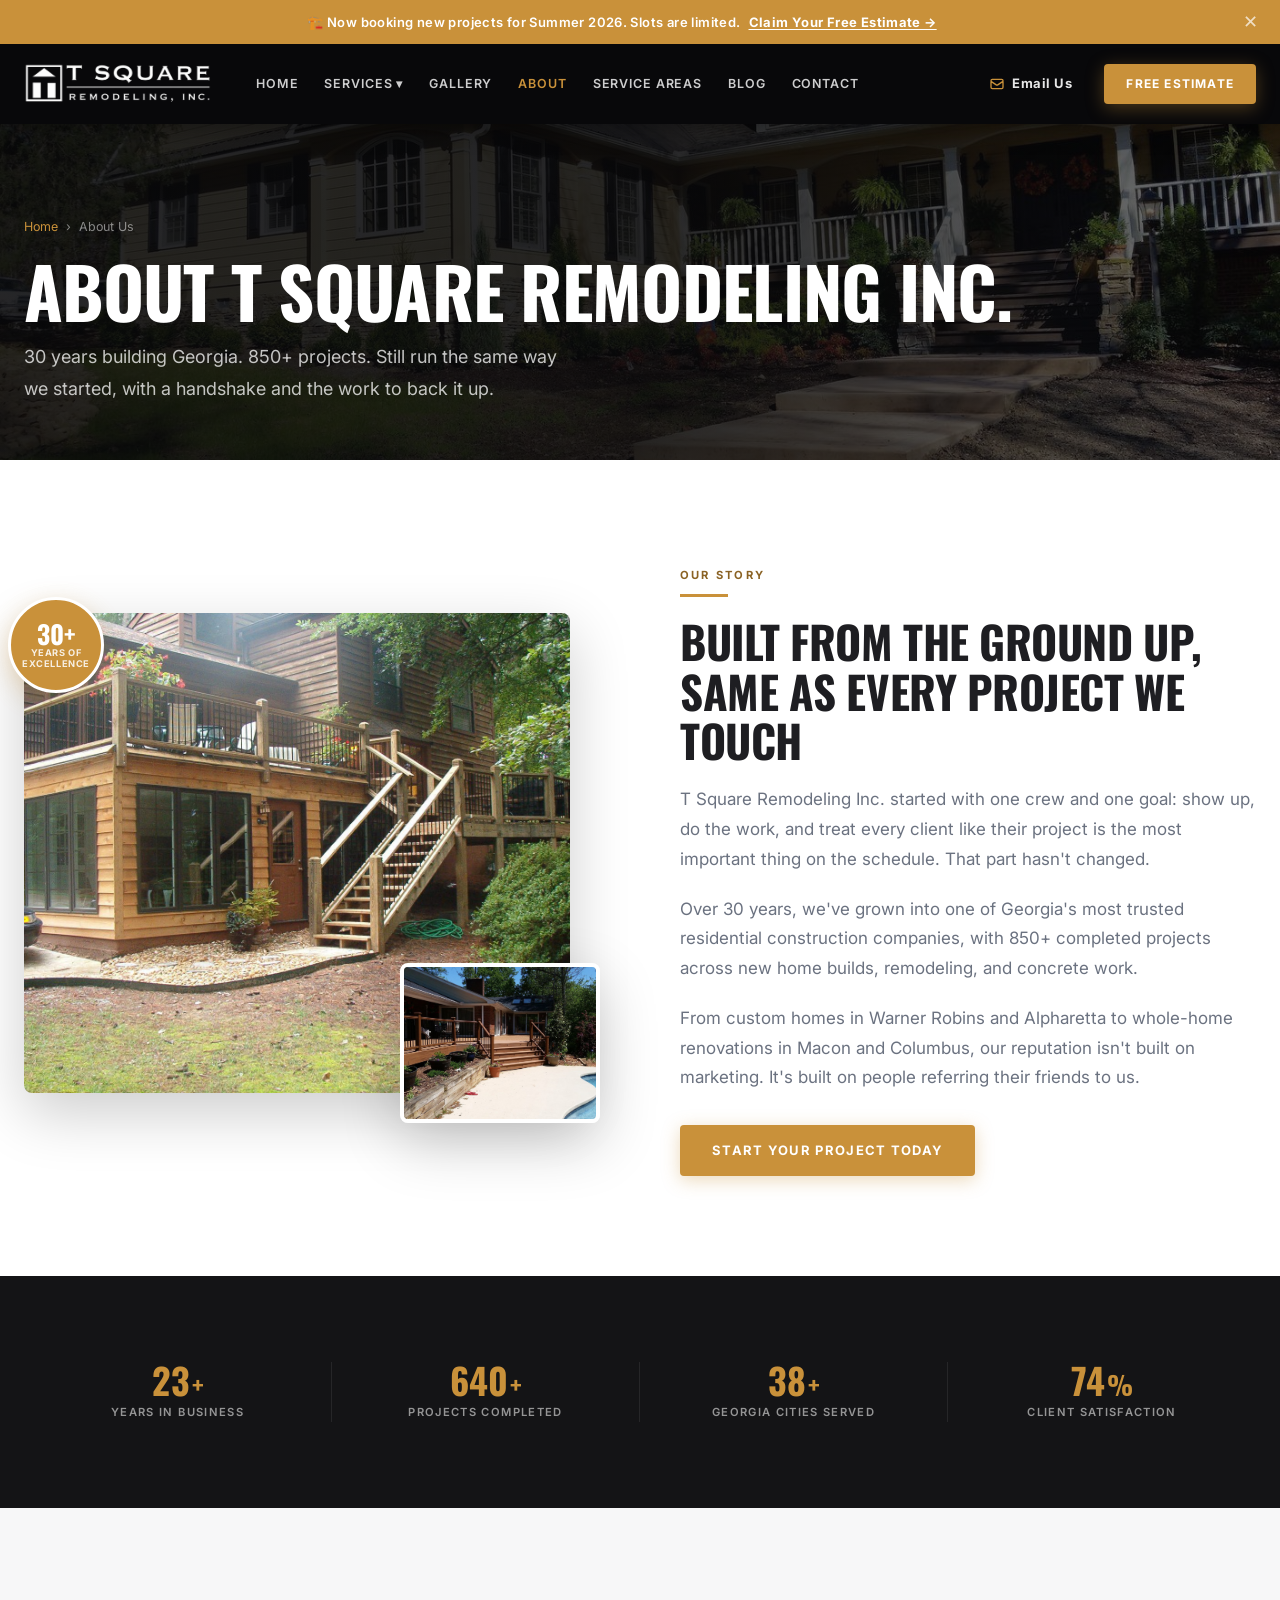
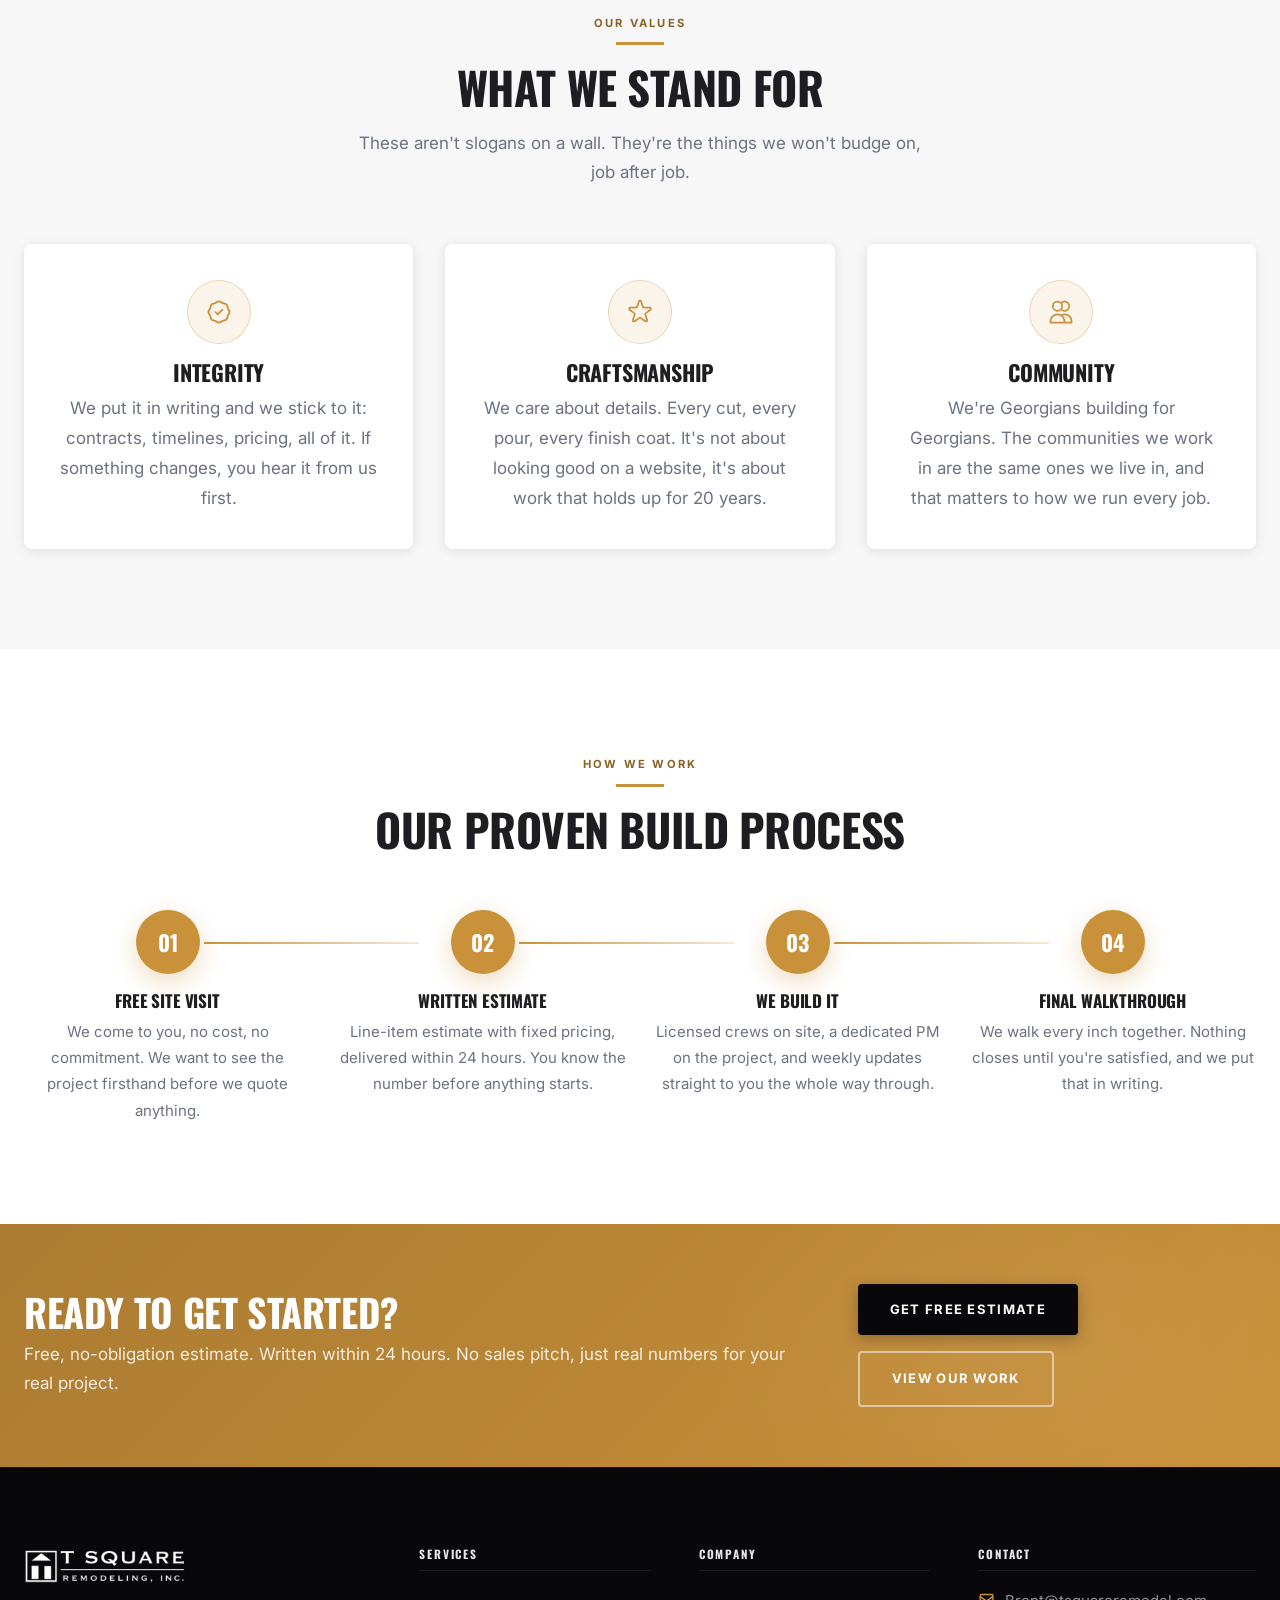
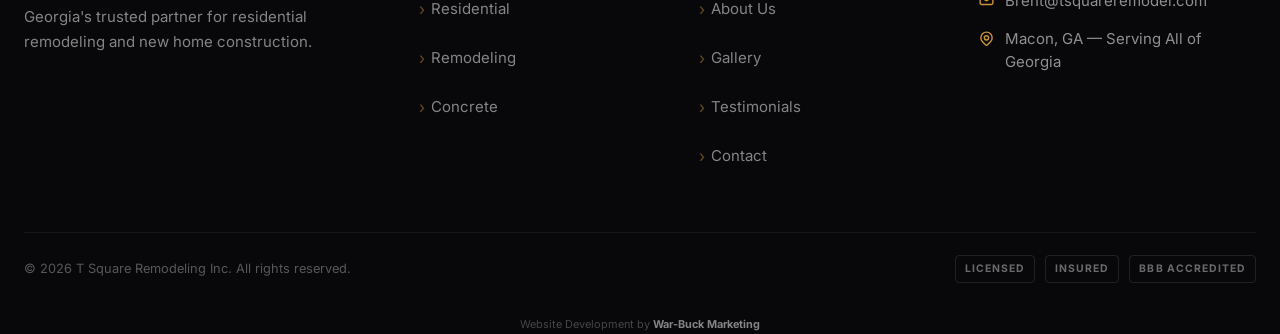
==== about.html @ 3156acd9 "Pivot to residential-only focus per Brent Removes all commercial construction content, imagery, and " ====
<!DOCTYPE html>
<html lang="en">
<head>
  <meta charset="UTF-8" />
  <meta name="viewport" content="width=device-width, initial-scale=1.0" />
  <title>About Us | T Square Remodeling Inc. — Georgia's Trusted Builders</title>
  <link rel="icon" href="data:image/svg+xml,<svg xmlns='http://www.w3.org/2000/svg' viewBox='0 0 32 32'><rect width='32' height='32' rx='4' fill='%23c9913a'/><path d='M16,6 L3,16 L7,16 L7,27 L13,27 L13,21 L19,21 L19,27 L25,27 L25,16 L29,16 Z' fill='white'/></svg>" />
  <meta name="description" content="Learn the story behind T Square Remodeling Inc. 30+ years building Georgia communities with integrity, precision, and a relentless commitment to quality." />
  <link rel="canonical" href="https://tsquareremodel.com/about.html" />
  <meta property="og:title" content="About Us | T Square Remodeling Inc. — Georgia's Trusted Builders" />
  <meta property="og:description" content="Learn the story behind T Square Remodeling Inc. 30+ years building Georgia communities with integrity, precision, and a relentless commitment to quality." />
  <meta property="og:url" content="https://tsquareremodel.com/about.html" />
  <meta property="og:type" content="website" />
  <meta property="og:image" content="images/outdoor-living-3.jpg" />
  <link rel="preconnect" href="https://fonts.googleapis.com" />
  <link rel="preconnect" href="https://fonts.gstatic.com" crossorigin />
  <link rel="preconnect" href="https://images.unsplash.com" />
  <link href="https://fonts.googleapis.com/css2?family=Oswald:wght@400;500;600;700&family=Inter:wght@400;500;600;700&display=swap" rel="stylesheet" />
  <link rel="stylesheet" href="css/styles.css" />
</head>
<body>

<div class="announce-bar" role="banner">
  <span>🏗️ Now booking new projects for Summer 2026. Slots are limited.</span>
  <a href="contact.html">Claim Your Free Estimate →</a>
  <button class="announce-close" aria-label="Close announcement">✕</button>
</div>
<nav class="nav solid" id="mainNav">
  <div class="container nav-inner">
    <a href="index.html" class="nav-logo"><img src="images/logo.png" alt="T Square Remodeling Inc." width="220" height="52"></a>
    <ul class="nav-links">
      <li><a href="index.html">Home</a></li>
      <li class="has-dropdown"><a href="services.html">Services ▾</a>
        <ul class="dropdown">
          <li><a href="residential.html">Residential Construction</a></li>
          
          <li><a href="remodeling.html">Remodeling & Renovation</a></li>
          <li><a href="concrete.html">Concrete & Outdoor</a></li>
        </ul>
      </li>
      <li><a href="gallery.html">Gallery</a></li>
      <li><a href="about.html" class="active">About</a></li>
      <li><a href="service-areas.html">Service Areas</a></li>
      <li><a href="blog.html">Blog</a></li>
      <li><a href="contact.html">Contact</a></li>
    </ul>
    <a href="mailto:Brent@tsquareremodel.com" class="nav-phone" aria-label="Email Brent@tsquareremodel.com"><svg xmlns="http://www.w3.org/2000/svg" fill="none" viewBox="0 0 24 24" stroke="currentColor" stroke-width="2" width="16" height="16"><path stroke-linecap="round" stroke-linejoin="round" d="M3 8l7.89 5.26a2 2 0 002.22 0L21 8M5 19h14a2 2 0 002-2V7a2 2 0 00-2-2H5a2 2 0 00-2 2v10a2 2 0 002 2z"/></svg> Email Us</a>
    <a href="contact.html" class="btn btn-gold nav-cta btn-sm">Free Estimate</a>
    <button class="nav-toggle" id="navToggle" aria-label="Open menu" aria-expanded="false" aria-controls="mobileNav"><span></span><span></span><span></span></button>
  </div>
</nav>
<nav class="mobile-nav" id="mobileNav" aria-label="Mobile navigation">
  <a href="mailto:Brent@tsquareremodel.com" class="mobile-phone"><svg xmlns="http://www.w3.org/2000/svg" fill="none" viewBox="0 0 24 24" stroke="currentColor" stroke-width="2" width="18" height="18"><path stroke-linecap="round" stroke-linejoin="round" d="M3 8l7.89 5.26a2 2 0 002.22 0L21 8M5 19h14a2 2 0 002-2V7a2 2 0 00-2-2H5a2 2 0 00-2 2v10a2 2 0 002 2z"/></svg> Brent@tsquareremodel.com</a>
  <a href="index.html">Home</a><a href="services.html">Services</a><a href="residential.html">Residential</a><a href="remodeling.html">Remodeling</a><a href="concrete.html">Concrete & Outdoor</a><a href="gallery.html">Gallery</a><a href="about.html">About</a><a href="service-areas.html">Service Areas</a><a href="blog.html">Blog</a><a href="contact.html">Contact</a>
  <a href="contact.html" class="btn btn-gold">Get Free Estimate</a>
</nav>

<main>

<!-- PAGE HERO -->
<section class="page-hero">
  <div class="page-hero-bg"><img src="images/home-addition-1.jpg" alt="Construction team" /></div>
  <div class="page-hero-overlay"></div>
  <div class="container page-hero-content">
    <div class="breadcrumb"><a href="index.html">Home</a><span>›</span><span>About Us</span></div>
    <h1>About T Square Remodeling Inc.</h1>
    <p style="color:rgba(255,255,255,0.75); font-size:1.125rem; max-width:560px; margin-top:12px;">30 years building Georgia. 850+ projects. Still run the same way we started, with a handshake and the work to back it up.</p>
  </div>
</section>

<!-- STORY SECTION -->
<section class="section">
  <div class="container">
    <div class="about-intro-grid">
      <div class="about-img-stack fade-in">
        <div class="about-img-main">
          <img src="images/outdoor-living-5.jpg" alt="T Square Remodeling completed project" loading="lazy" />
        </div>
        <div class="about-img-accent">
          <img src="images/deck-remodel-1.jpg" alt="Custom deck build Georgia" loading="lazy" />
        </div>
        <div class="experience-badge">
          <span class="exp-num">30+</span>
          <span class="exp-text">Years of Excellence</span>
        </div>
      </div>
      <div class="fade-up">
        <span class="eyebrow">Our Story</span>
        <span class="gold-bar" style="margin-bottom:20px;"></span>
        <h2 style="margin-bottom:20px;">Built From the Ground Up, Same as Every Project We Touch</h2>
        <p style="margin-bottom:20px;">T Square Remodeling Inc. started with one crew and one goal: show up, do the work, and treat every client like their project is the most important thing on the schedule. That part hasn't changed.</p>
        <p style="margin-bottom:20px;">Over 30 years, we've grown into one of Georgia's most trusted residential construction companies, with 850+ completed projects across new home builds, remodeling, and concrete work.</p>
        <p style="margin-bottom:32px;">From custom homes in Warner Robins and Alpharetta to whole-home renovations in Macon and Columbus, our reputation isn't built on marketing. It's built on people referring their friends to us.</p>
        <a href="contact.html" class="btn btn-gold">Start Your Project Today</a>
      </div>
    </div>
  </div>
</section>

<!-- STATS BAR -->
<section style="background:var(--charcoal); padding:60px 0;">
  <div class="container">
    <div class="stats-bar">
      <div class="stat-item"><div class="stat-number"><span data-count="30">0</span><span class="suffix">+</span></div><div class="stat-label">Years in Business</div></div>
      <div class="stat-item"><div class="stat-number"><span data-count="850">0</span><span class="suffix">+</span></div><div class="stat-label">Projects Completed</div></div>
      <div class="stat-item"><div class="stat-number"><span data-count="50">0</span><span class="suffix">+</span></div><div class="stat-label">Georgia Cities Served</div></div>
      <div class="stat-item"><div class="stat-number"><span data-count="99">0</span><span class="suffix">%</span></div><div class="stat-label">Client Satisfaction</div></div>
    </div>
  </div>
</section>

<!-- VALUES -->
<section class="section section-off">
  <div class="container">
    <div class="section-header center fade-up">
      <span class="eyebrow">Our Values</span>
      <span class="header-line"></span>
      <h2>What We Stand For</h2>
      <p>These aren't slogans on a wall. They're the things we won't budge on, job after job.</p>
    </div>
    <div class="grid-3 fade-up">
      <div class="value-item" style="flex-direction:column; text-align:center; background:var(--white); padding:36px; border-radius:var(--radius-md); box-shadow:var(--shadow-sm);">
        <div class="value-icon" style="margin:0 auto 16px;"><svg xmlns="http://www.w3.org/2000/svg" fill="none" viewBox="0 0 24 24" stroke="currentColor" stroke-width="1.5"><path stroke-linecap="round" stroke-linejoin="round" d="M9 12l2 2 4-4M7.835 4.697a3.42 3.42 0 001.946-.806 3.42 3.42 0 014.438 0 3.42 3.42 0 001.946.806 3.42 3.42 0 013.138 3.138 3.42 3.42 0 00.806 1.946 3.42 3.42 0 010 4.438 3.42 3.42 0 00-.806 1.946 3.42 3.42 0 01-3.138 3.138 3.42 3.42 0 00-1.946.806 3.42 3.42 0 01-4.438 0 3.42 3.42 0 00-1.946-.806 3.42 3.42 0 01-3.138-3.138 3.42 3.42 0 00-.806-1.946 3.42 3.42 0 010-4.438 3.42 3.42 0 00.806-1.946 3.42 3.42 0 013.138-3.138z"/></svg></div>
        <h4 style="margin-bottom:10px; color:var(--dark);">Integrity</h4>
        <p>We put it in writing and we stick to it: contracts, timelines, pricing, all of it. If something changes, you hear it from us first.</p>
      </div>
      <div class="value-item" style="flex-direction:column; text-align:center; background:var(--white); padding:36px; border-radius:var(--radius-md); box-shadow:var(--shadow-sm);">
        <div class="value-icon" style="margin:0 auto 16px;"><svg xmlns="http://www.w3.org/2000/svg" fill="none" viewBox="0 0 24 24" stroke="currentColor" stroke-width="1.5"><path stroke-linecap="round" stroke-linejoin="round" d="M11.049 2.927c.3-.921 1.603-.921 1.902 0l1.519 4.674a1 1 0 00.95.69h4.915c.969 0 1.371 1.24.588 1.81l-3.976 2.888a1 1 0 00-.363 1.118l1.518 4.674c.3.922-.755 1.688-1.538 1.118l-3.976-2.888a1 1 0 00-1.176 0l-3.976 2.888c-.783.57-1.838-.197-1.538-1.118l1.518-4.674a1 1 0 00-.363-1.118l-3.976-2.888c-.784-.57-.38-1.81.588-1.81h4.914a1 1 0 00.951-.69l1.519-4.674z"/></svg></div>
        <h4 style="margin-bottom:10px; color:var(--dark);">Craftsmanship</h4>
        <p>We care about details. Every cut, every pour, every finish coat. It's not about looking good on a website, it's about work that holds up for 20 years.</p>
      </div>
      <div class="value-item" style="flex-direction:column; text-align:center; background:var(--white); padding:36px; border-radius:var(--radius-md); box-shadow:var(--shadow-sm);">
        <div class="value-icon" style="margin:0 auto 16px;"><svg xmlns="http://www.w3.org/2000/svg" fill="none" viewBox="0 0 24 24" stroke="currentColor" stroke-width="1.5"><path stroke-linecap="round" stroke-linejoin="round" d="M12 4.354a4 4 0 110 5.292M15 21H3v-1a6 6 0 0112 0v1zm0 0h6v-1a6 6 0 00-9-5.197M13 7a4 4 0 11-8 0 4 4 0 018 0z"/></svg></div>
        <h4 style="margin-bottom:10px; color:var(--dark);">Community</h4>
        <p>We're Georgians building for Georgians. The communities we work in are the same ones we live in, and that matters to how we run every job.</p>
      </div>
    </div>
  </div>
</section>

<!-- PROCESS -->
<section class="section">
  <div class="container">
    <div class="section-header center fade-up">
      <span class="eyebrow">How We Work</span>
      <span class="header-line"></span>
      <h2>Our Proven Build Process</h2>
    </div>
    <div class="process-steps fade-up">
      <div class="process-step"><div class="step-num">01</div><h4>Free Site Visit</h4><p>We come to you, no cost, no commitment. We want to see the project firsthand before we quote anything.</p></div>
      <div class="process-step"><div class="step-num">02</div><h4>Written Estimate</h4><p>Line-item estimate with fixed pricing, delivered within 24 hours. You know the number before anything starts.</p></div>
      <div class="process-step"><div class="step-num">03</div><h4>We Build It</h4><p>Licensed crews on site, a dedicated PM on the project, and weekly updates straight to you the whole way through.</p></div>
      <div class="process-step"><div class="step-num">04</div><h4>Final Walkthrough</h4><p>We walk every inch together. Nothing closes until you're satisfied, and we put that in writing.</p></div>
    </div>
  </div>
</section>

<!-- CTA -->
<section class="cta-banner">
  <div class="container">
    <div class="cta-banner-inner">
      <div><h2>Ready to Get Started?</h2><p>Free, no-obligation estimate. Written within 24 hours. No sales pitch, just real numbers for your real project.</p></div>
      <div style="display:flex;gap:16px;flex-wrap:wrap;">
        <a href="contact.html" class="btn btn-dark">Get Free Estimate</a>
        <a href="gallery.html" class="btn btn-outline-white">View Our Work</a>
      </div>
    </div>
  </div>
</section>


</main>
<footer class="footer">
  <div class="container">
    <div class="footer-grid">
      <div class="footer-brand"><a href="index.html" class="nav-logo"><img src="images/logo.png" alt="T Square Remodeling Inc." width="220" height="52"></a><p>Georgia's trusted partner for residential remodeling and new home construction.</p></div>
      <div class="footer-col"><h5>Services</h5><ul class="footer-links"><li><a href="residential.html">Residential</a></li><li><a href="remodeling.html">Remodeling</a></li><li><a href="concrete.html">Concrete</a></li></ul></div>
      <div class="footer-col"><h5>Company</h5><ul class="footer-links"><li><a href="about.html">About Us</a></li><li><a href="gallery.html">Gallery</a></li><li><a href="testimonials.html">Testimonials</a></li><li><a href="contact.html">Contact</a></li></ul></div>
      <div class="footer-col"><h5>Contact</h5><div class="footer-contact-item"><svg xmlns="http://www.w3.org/2000/svg" fill="none" viewBox="0 0 24 24" stroke="currentColor" stroke-width="2"><path stroke-linecap="round" stroke-linejoin="round" d="M3 8l7.89 5.26a2 2 0 002.22 0L21 8M5 19h14a2 2 0 002-2V7a2 2 0 00-2-2H5a2 2 0 00-2 2v10a2 2 0 002 2z"/></svg><a href="mailto:Brent@tsquareremodel.com">Brent@tsquareremodel.com</a></div><div class="footer-contact-item"><svg xmlns="http://www.w3.org/2000/svg" fill="none" viewBox="0 0 24 24" stroke="currentColor" stroke-width="2"><path stroke-linecap="round" stroke-linejoin="round" d="M17.657 16.657L13.414 20.9a1.998 1.998 0 01-2.827 0l-4.244-4.243a8 8 0 1111.314 0z"/><path stroke-linecap="round" stroke-linejoin="round" d="M15 11a3 3 0 11-6 0 3 3 0 016 0z"/></svg><span>Macon, GA — Serving All of Georgia</span></div></div>
    </div>
    <div class="footer-bottom"><p>© 2026 T Square Remodeling Inc. All rights reserved.</p><div class="footer-badges"><span class="badge">Licensed</span><span class="badge">Insured</span><span class="badge">BBB Accredited</span></div></div><div class="dev-credit"><p>Website Development by <a href="https://warbuckmarketing.com" target="_blank" rel="noopener">War-Buck Marketing</a></p></div>
  </div>
</footer>
<div class="sticky-mobile">
  <a href="mailto:Brent@tsquareremodel.com" class="sticky-btn sticky-call" aria-label="Email us"><svg xmlns="http://www.w3.org/2000/svg" fill="none" viewBox="0 0 24 24" stroke="currentColor" stroke-width="2"><path stroke-linecap="round" stroke-linejoin="round" d="M3 8l7.89 5.26a2 2 0 002.22 0L21 8M5 19h14a2 2 0 002-2V7a2 2 0 00-2-2H5a2 2 0 00-2 2v10a2 2 0 002 2z"/></svg>Email Us</a>
  <a href="contact.html" class="sticky-btn sticky-text"><svg xmlns="http://www.w3.org/2000/svg" fill="none" viewBox="0 0 24 24" stroke="currentColor" stroke-width="2"><path stroke-linecap="round" stroke-linejoin="round" d="M9 12h6m-6 4h6m2 5H7a2 2 0 01-2-2V5a2 2 0 012-2h5.586a1 1 0 01.707.293l5.414 5.414a1 1 0 01.293.707V19a2 2 0 01-2 2z"/></svg>Free Estimate</a>
</div>
<button class="back-to-top" aria-label="Back to top">
  <svg xmlns="http://www.w3.org/2000/svg" fill="none" viewBox="0 0 24 24" stroke="currentColor" stroke-width="2.5"><path stroke-linecap="round" stroke-linejoin="round" d="M5 15l7-7 7 7"/></svg>
</button>
<script src="js/main.js" defer></script>
</body>
</html>
---- css/styles.css ----
/* ============================================================
   (NAME) CONSTRUCTION — PREMIUM WHITE-LABEL DEMO
   Elite Construction Website System — v2 Polished
   ============================================================ */

/* ─── 1. VARIABLES ─────────────────────────────────────────── */
:root {
  --black:        #08080a;
  --charcoal:     #141416;
  --dark:         #1e1e22;
  --steel:        #2c2c34;
  --gray:         #6b7280;
  --mid-gray:     #9ca3af;
  --light-gray:   #e5e7eb;
  --off-white:    #f7f7f8;
  --white:        #ffffff;
  --gold:         #c9913a;
  --gold-light:   #e8b55a;
  --gold-dark:    #a0712a;
  --gold-muted:   rgba(201,145,58,0.10);
  --gold-border:  rgba(201,145,58,0.30);
  --gold-ink:     #8a6224;
  --success:      #16a34a;
  --error:        #dc2626;

  --font-heading: 'Oswald', 'Arial Narrow', sans-serif;
  --font-body:    'Inter', 'Helvetica Neue', sans-serif;

  --nav-h:        80px;
  --announce-h:   44px;
  --section-py:   100px;
  --section-py-sm:60px;
  --container:    1280px;
  --container-px: 24px;

  --ease:         cubic-bezier(0.4, 0, 0.2, 1);
  --ease-out:     cubic-bezier(0, 0, 0.2, 1);
  --ease-expo:    cubic-bezier(0.16, 1, 0.3, 1);

  --radius:       4px;
  --radius-md:    8px;
  --radius-lg:    16px;

  --shadow-xs:    0 1px 4px rgba(0,0,0,0.08);
  --shadow-sm:    0 2px 12px rgba(0,0,0,0.10);
  --shadow-md:    0 8px 32px rgba(0,0,0,0.14);
  --shadow-lg:    0 20px 60px rgba(0,0,0,0.20);
  --shadow-xl:    0 32px 80px rgba(0,0,0,0.26);
  --shadow-gold:  0 8px 24px rgba(201,145,58,0.32);
}

/* ─── 2. RESET & BASE ──────────────────────────────────────── */
*, *::before, *::after { box-sizing: border-box; margin: 0; padding: 0; }
html {
  scroll-behavior: smooth;
  font-size: 16px;
  -webkit-text-size-adjust: 100%;
  scrollbar-color: var(--gold) var(--charcoal);
  scrollbar-width: thin;
}
body {
  font-family: var(--font-body);
  background: var(--white);
  color: var(--dark);
  line-height: 1.65;
  overflow-x: hidden;
  -webkit-font-smoothing: antialiased;
  -moz-osx-font-smoothing: grayscale;
}
::-webkit-scrollbar { width: 6px; }
::-webkit-scrollbar-track { background: var(--charcoal); }
::-webkit-scrollbar-thumb { background: var(--gold); border-radius: 3px; }
img { display: block; max-width: 100%; height: auto; }
a { color: inherit; text-decoration: none; }
ul { list-style: none; }
button { cursor: pointer; border: none; background: none; font-family: inherit; }
input, textarea, select {
  font-family: inherit;
  font-size: 1rem;
  border: none;
  outline: none;
  -webkit-appearance: none;
}
:focus-visible {
  outline: 2px solid var(--gold);
  outline-offset: 3px;
  border-radius: var(--radius);
}
@media (prefers-reduced-motion: reduce) {
  *, *::before, *::after {
    animation-duration: 0.01ms !important;
    animation-iteration-count: 1 !important;
    transition-duration: 0.01ms !important;
  }
  html { scroll-behavior: auto; }
  .fade-up, .fade-in { opacity: 1 !important; transform: none !important; }
}

/* ─── 3. TYPOGRAPHY ────────────────────────────────────────── */
h1, h2, h3, h4, h5, h6 {
  font-family: var(--font-heading);
  font-weight: 700;
  line-height: 1.1;
  letter-spacing: -0.01em;
  text-transform: uppercase;
}
h1 { font-size: clamp(2.6rem, 5.5vw, 5.25rem); }
h2 { font-size: clamp(1.875rem, 3.5vw, 3rem); }
h3 { font-size: clamp(1.4rem, 2.2vw, 1.875rem); }
h4 { font-size: clamp(1.125rem, 1.8vw, 1.375rem); }
h5 { font-size: 1.0625rem; }
p  { font-size: 1.0625rem; line-height: 1.75; color: var(--gray); }
.text-gold  { color: var(--gold); }
.text-white { color: var(--white); }
.text-dark  { color: var(--dark); }
.eyebrow {
  display: inline-block;
  font-family: var(--font-body);
  font-size: 0.7rem;
  font-weight: 700;
  letter-spacing: 0.2em;
  text-transform: uppercase;
  color: var(--gold-ink);
  margin-bottom: 10px;
}
.section-dark .eyebrow,
.cta-form-section .eyebrow {
  color: var(--gold);
}
.accent-card {
  background: var(--off-white);
  border-radius: var(--radius-md);
  padding: 28px;
  box-shadow: var(--shadow-xs);
  transition: transform 0.25s var(--ease-out), box-shadow 0.25s var(--ease-out);
}
.accent-card:hover { transform: translateY(-4px); box-shadow: var(--shadow-sm); }
.accent-card h4 { color: var(--dark); margin-bottom: 10px; }
.accent-card p { margin: 0; }
.accent-card--white { background: var(--white); box-shadow: var(--shadow-sm); }

/* ─── 4. LAYOUT ────────────────────────────────────────────── */
.container {
  width: 100%;
  max-width: var(--container);
  margin: 0 auto;
  padding: 0 var(--container-px);
}
.section    { padding: var(--section-py) 0; }
.section-sm { padding: var(--section-py-sm) 0; }
.section-dark     { background: var(--charcoal); }
.section-charcoal { background: var(--dark); }
.section-off      { background: var(--off-white); }
.grid-2 { display: grid; grid-template-columns: 1fr 1fr; gap: 32px; }
.grid-3 { display: grid; grid-template-columns: repeat(3, 1fr); gap: 32px; }
.grid-4 { display: grid; grid-template-columns: repeat(4, 1fr); gap: 24px; }
.text-center { text-align: center; }
.mb-8  { margin-bottom: 8px; }
.mb-16 { margin-bottom: 16px; }
.mb-24 { margin-bottom: 24px; }
.mb-40 { margin-bottom: 40px; }
.mb-56 { margin-bottom: 56px; }
.gold-bar { height: 3px; width: 48px; background: var(--gold); display: block; }

/* ─── 5. SECTION HEADERS ───────────────────────────────────── */
.section-header { margin-bottom: 56px; }
.section-header.center { text-align: center; }
.section-header h2 { margin-bottom: 16px; }
.section-header p { font-size: 1.0625rem; max-width: 580px; }
.section-header.center p { margin: 0 auto; }
.section-header .header-line {
  width: 48px; height: 3px; background: var(--gold);
  margin-bottom: 18px; display: block;
}
.section-header.center .header-line { margin: 0 auto 18px; }

/* ─── 6. ANNOUNCEMENT BAR ───────────────────────────────────── */
.announce-bar {
  background: var(--gold);
  min-height: var(--announce-h);
  display: flex;
  align-items: center;
  justify-content: center;
  gap: 8px;
  font-size: 0.8125rem;
  font-weight: 600;
  color: var(--white);
  letter-spacing: 0.03em;
  position: fixed;
  top: 0;
  left: 0;
  width: 100%;
  z-index: 1001;
  padding: 6px 52px 6px 16px;
  text-align: center;
  flex-wrap: wrap;
  line-height: 1.4;
}
.announce-bar a {
  color: var(--white);
  text-decoration: underline;
  text-underline-offset: 2px;
  font-weight: 700;
  white-space: nowrap;
}
.announce-bar a:hover { opacity: 0.85; }
.announce-close {
  position: absolute;
  right: 8px;
  top: 50%;
  transform: translateY(-50%);
  background: none;
  border: none;
  color: rgba(255,255,255,0.7);
  font-size: 1.125rem;
  cursor: pointer;
  padding: 10px 12px;
  line-height: 1;
  transition: color 0.2s;
  min-width: 44px;
  min-height: 44px;
  display: flex;
  align-items: center;
  justify-content: center;
}
.announce-close:hover { color: white; }
.has-announce .nav { top: var(--announce-h); }
.has-announce .hero { padding-top: calc(var(--nav-h) + var(--announce-h)); }
.has-announce .page-hero { padding-top: calc(var(--nav-h) + var(--announce-h)); }
.has-announce .mobile-nav { top: calc(var(--nav-h) + var(--announce-h)); }

/* ─── 7. BUTTONS ───────────────────────────────────────────── */
.btn {
  display: inline-flex;
  align-items: center;
  gap: 9px;
  padding: 15px 32px;
  font-family: var(--font-body);
  font-size: 0.8125rem;
  font-weight: 700;
  letter-spacing: 0.1em;
  text-transform: uppercase;
  border-radius: var(--radius);
  transition: all 0.25s var(--ease);
  white-space: nowrap;
  cursor: pointer;
  position: relative;
  overflow: hidden;
}
.btn::after {
  content: '';
  position: absolute;
  inset: 0;
  background: rgba(255,255,255,0);
  transition: background 0.2s;
}
.btn:active::after { background: rgba(255,255,255,0.12); }
.btn-gold {
  background: var(--gold);
  color: var(--white);
  box-shadow: 0 4px 18px rgba(201,145,58,0.35);
}
.btn-gold:hover {
  background: var(--gold-light);
  transform: translateY(-2px);
  box-shadow: 0 10px 28px rgba(201,145,58,0.48);
}
.btn-gold:active { transform: translateY(0); }
.btn-dark {
  background: var(--dark);
  color: var(--white);
  box-shadow: 0 4px 16px rgba(0,0,0,0.25);
}
.btn-dark:hover { background: var(--steel); transform: translateY(-2px); }
.btn-outline {
  background: transparent;
  color: var(--dark);
  border: 2px solid var(--light-gray);
}
.btn-outline:hover { border-color: var(--gold); color: var(--gold); }
.btn-outline-white {
  background: transparent;
  color: var(--white);
  border: 2px solid rgba(255,255,255,0.5);
}
.btn-outline-white:hover { background: rgba(255,255,255,0.1); border-color: var(--white); }
.btn-outline-gold {
  background: transparent;
  color: var(--gold);
  border: 2px solid var(--gold);
}
.btn-outline-gold:hover { background: var(--gold); color: var(--white); box-shadow: var(--shadow-gold); }
.btn svg { width: 17px; height: 17px; flex-shrink: 0; }
.btn-sm { padding: 10px 22px; font-size: 0.75rem; }
.btn-lg { padding: 17px 42px; font-size: 0.9375rem; }

/* ─── 8. NAVIGATION ────────────────────────────────────────── */
.nav {
  position: fixed;
  top: 0;
  left: 0;
  width: 100%;
  z-index: 1000;
  height: var(--nav-h);
  transition: background 0.35s var(--ease), box-shadow 0.35s var(--ease), backdrop-filter 0.35s;
}
.nav.transparent { background: transparent; }
.nav.scrolled {
  background: rgba(8,8,10,0.96);
  backdrop-filter: blur(12px);
  -webkit-backdrop-filter: blur(12px);
  box-shadow: 0 2px 24px rgba(0,0,0,0.4);
}
.nav.solid {
  background: var(--black);
  box-shadow: 0 2px 24px rgba(0,0,0,0.4);
}
.nav-inner {
  display: flex;
  align-items: center;
  height: var(--nav-h);
  gap: 32px;
}
.nav-logo {
  flex-shrink: 0;
  display: flex;
  align-items: center;
  transition: opacity 0.2s;
}
.nav-logo img {
  height: 44px;
  width: auto;
  display: block;
  filter: invert(1);
}
.nav-logo:hover { opacity: 0.85; }
.nav-phone {
  margin-left: auto;
  font-size: 0.8125rem;
  font-weight: 700;
  color: rgba(255,255,255,0.9);
  letter-spacing: 0.04em;
  display: flex;
  align-items: center;
  gap: 7px;
  white-space: nowrap;
  transition: color 0.2s;
}
.nav-phone:hover { color: var(--gold); }
.nav-phone svg { color: var(--gold); flex-shrink: 0; }
.nav-links {
  display: flex;
  align-items: center;
  gap: 2px;
}
.nav-links > li { position: relative; }
.nav-links > li > a {
  display: block;
  padding: 8px 12px;
  font-size: 0.78rem;
  font-weight: 600;
  letter-spacing: 0.07em;
  text-transform: uppercase;
  color: rgba(255,255,255,0.8);
  transition: color 0.2s;
  white-space: nowrap;
}
.nav-links > li > a:hover,
.nav-links > li > a.active { color: var(--gold); }
.has-dropdown:hover .dropdown { opacity: 1; visibility: visible; transform: translateY(0); }
.dropdown {
  position: absolute;
  top: calc(100% + 8px);
  left: 0;
  min-width: 220px;
  background: var(--black);
  border-top: 2px solid var(--gold);
  box-shadow: var(--shadow-xl);
  opacity: 0;
  visibility: hidden;
  transform: translateY(8px);
  transition: all 0.25s var(--ease);
  z-index: 10;
  border-radius: 0 0 var(--radius-md) var(--radius-md);
}
.dropdown li a {
  display: block;
  padding: 11px 18px;
  font-size: 0.8rem;
  font-weight: 500;
  color: rgba(255,255,255,0.75);
  border-bottom: 1px solid rgba(255,255,255,0.06);
  transition: color 0.15s, transform 0.2s;
  letter-spacing: 0.03em;
}
.dropdown li:last-child a { border-bottom: none; }
.dropdown li a:hover { color: var(--gold); transform: translateX(6px); }
.nav-cta { flex-shrink: 0; }
.nav-toggle {
  display: none;
  flex-direction: column;
  gap: 5px;
  padding: 11px 10px;
  margin-left: 8px;
  min-width: 44px;
  min-height: 44px;
  align-items: center;
  justify-content: center;
}
.nav-toggle span {
  display: block;
  width: 24px;
  height: 2px;
  background: var(--white);
  transition: all 0.3s var(--ease);
  border-radius: 2px;
}
.nav-toggle.open span:nth-child(1) { transform: translateY(7px) rotate(45deg); }
.nav-toggle.open span:nth-child(2) { opacity: 0; transform: scaleX(0); }
.nav-toggle.open span:nth-child(3) { transform: translateY(-7px) rotate(-45deg); }
.mobile-nav {
  position: fixed;
  top: var(--nav-h);
  left: 0;
  width: 100%;
  background: var(--black);
  padding: 20px 24px 32px;
  z-index: 999;
  border-top: 1px solid rgba(255,255,255,0.07);
  transform: translateX(100%);
  transition: transform 0.35s var(--ease);
  max-height: calc(100vh - var(--nav-h));
  overflow-y: auto;
  /* Hidden by default on all screen sizes; only shown at mobile breakpoint */
  visibility: hidden;
  pointer-events: none;
}
.mobile-nav.open {
  transform: translateX(0);
  visibility: visible;
  pointer-events: auto;
}
.mobile-nav a {
  display: block;
  padding: 13px 0;
  font-size: 1rem;
  font-weight: 600;
  text-transform: uppercase;
  letter-spacing: 0.07em;
  color: rgba(255,255,255,0.8);
  border-bottom: 1px solid rgba(255,255,255,0.07);
  transition: color 0.2s;
}
.mobile-nav a:hover { color: var(--gold); }
.mobile-nav .mobile-phone {
  display: flex;
  align-items: center;
  gap: 8px;
  color: var(--gold);
  font-size: 1.0625rem;
  font-weight: 700;
  padding: 16px 0;
  border-bottom: 1px solid rgba(255,255,255,0.07);
}
.mobile-nav .mobile-phone svg { color: var(--gold); }
.mobile-nav .btn { margin-top: 20px; width: 100%; justify-content: center; }

/* ─── 9. HERO ───────────────────────────────────────────────── */
.hero {
  position: relative;
  min-height: 100vh;
  display: flex;
  flex-direction: column;
  justify-content: center;
  overflow: hidden;
  padding-top: var(--nav-h);
}
.hero-bg {
  position: absolute;
  inset: 0;
  z-index: 0;
}
.hero-bg img {
  width: 100%;
  height: 100%;
  object-fit: cover;
  object-position: center 30%;
  transform: scale(1.04);
  transition: transform 8s ease-out;
}
.hero-bg img.loaded { transform: scale(1); }
.hero-overlay {
  position: absolute;
  inset: 0;
  background: linear-gradient(
    110deg,
    rgba(8,8,10,0.90) 0%,
    rgba(8,8,10,0.72) 55%,
    rgba(8,8,10,0.45) 100%
  );
  z-index: 1;
}
.hero-content {
  position: relative;
  z-index: 2;
  padding: 72px var(--container-px) 140px;
  max-width: 860px;
}
.hero-badge {
  display: inline-flex;
  align-items: center;
  gap: 9px;
  font-size: 0.7rem;
  font-weight: 700;
  letter-spacing: 0.18em;
  text-transform: uppercase;
  color: var(--gold);
  margin-bottom: 22px;
  padding: 7px 14px;
  border: 1px solid var(--gold-border);
  background: var(--gold-muted);
  border-radius: var(--radius);
  width: fit-content;
}
.hero-badge::before {
  content: '';
  width: 7px;
  height: 7px;
  background: var(--gold);
  border-radius: 50%;
  flex-shrink: 0;
  animation: pulse-dot 2s ease-in-out infinite;
}
@keyframes pulse-dot {
  0%, 100% { opacity: 1; transform: scale(1); box-shadow: 0 0 0 0 rgba(201,145,58,0.4); }
  50% { opacity: 0.7; transform: scale(1.3); box-shadow: 0 0 0 4px rgba(201,145,58,0); }
}
.hero h1 {
  color: var(--white);
  margin-bottom: 22px;
  text-shadow: 0 2px 20px rgba(0,0,0,0.4);
  line-height: 1.06;
}
.hero-subtext {
  font-size: 1.125rem;
  color: rgba(255,255,255,0.78);
  max-width: 580px;
  margin-bottom: 36px;
  line-height: 1.72;
}
.hero-ctas { display: flex; gap: 14px; flex-wrap: wrap; margin-bottom: 36px; }
.hero-phone {
  display: flex;
  align-items: center;
  gap: 10px;
  color: rgba(255,255,255,0.7);
  font-size: 0.875rem;
  font-weight: 600;
  letter-spacing: 0.04em;
}
.hero-phone a {
  color: var(--white);
  font-size: 1.125rem;
  font-weight: 700;
  letter-spacing: 0.03em;
  transition: color 0.2s;
}
.hero-phone a:hover { color: var(--gold); }
.hero-phone svg { color: var(--gold); flex-shrink: 0; }
.hero-stats {
  position: absolute;
  bottom: 0;
  left: 0;
  width: 100%;
  z-index: 2;
  background: rgba(8,8,10,0.88);
  backdrop-filter: blur(16px);
  -webkit-backdrop-filter: blur(16px);
  border-top: 1px solid rgba(201,145,58,0.22);
}
.stats-bar {
  display: grid;
  grid-template-columns: repeat(4, 1fr);
  padding: 26px 0;
}
.stat-item {
  text-align: center;
  padding: 0 20px;
  border-right: 1px solid rgba(255,255,255,0.08);
}
.stat-item:last-child { border-right: none; }
.stat-number {
  display: flex;
  align-items: baseline;
  justify-content: center;
  gap: 2px;
  font-family: var(--font-heading);
  font-size: 2.25rem;
  font-weight: 700;
  color: var(--gold);
  line-height: 1;
  margin-bottom: 5px;
}
.stat-number .suffix { font-size: 1.625rem; }
.stat-label {
  font-size: 0.7rem;
  font-weight: 600;
  letter-spacing: 0.12em;
  text-transform: uppercase;
  color: rgba(255,255,255,0.55);
}

/* Page hero (inner pages) */
.page-hero {
  position: relative;
  height: 460px;
  display: flex;
  align-items: flex-end;
  overflow: hidden;
  padding-top: var(--nav-h);
  padding-bottom: 56px;
}
.page-hero-bg { position: absolute; inset: 0; }
.page-hero-bg img { width: 100%; height: 100%; object-fit: cover; object-position: center 40%; }
.page-hero-overlay {
  position: absolute;
  inset: 0;
  background: linear-gradient(to right, rgba(8,8,10,0.88) 50%, rgba(8,8,10,0.55) 100%);
}
.page-hero-content { position: relative; z-index: 2; }
.page-hero h1 { color: var(--white); margin-bottom: 10px; }
.page-hero p { max-width: 520px; }
.breadcrumb {
  display: flex;
  align-items: center;
  gap: 8px;
  font-size: 0.78rem;
  color: rgba(255,255,255,0.5);
  margin-bottom: 14px;
  flex-wrap: wrap;
}
.breadcrumb a { color: var(--gold); transition: opacity 0.2s; }
.breadcrumb a:hover { opacity: 0.8; }
.breadcrumb span { color: rgba(255,255,255,0.5); }

/* ─── 10. SERVICE CARDS ─────────────────────────────────────── */
.service-card {
  background: var(--white);
  border: 1px solid var(--light-gray);
  border-radius: var(--radius-md);
  overflow: hidden;
  transition: transform 0.3s var(--ease), box-shadow 0.3s, border-color 0.3s;
  display: flex;
  flex-direction: column;
  position: relative;
}
.service-card::before {
  content: '';
  position: absolute;
  top: 0;
  left: 0;
  width: 100%;
  height: 3px;
  background: var(--gold);
  transform: scaleX(0);
  transform-origin: left;
  transition: transform 0.35s var(--ease);
  z-index: 1;
}
.service-card:hover::before { transform: scaleX(1); }
.service-card:hover {
  transform: translateY(-6px);
  box-shadow: var(--shadow-lg);
  border-color: transparent;
}
.service-card-img { height: 220px; overflow: hidden; }
.service-card-img img {
  width: 100%; height: 100%; object-fit: cover;
  transition: transform 0.55s var(--ease);
}
.service-card:hover .service-card-img img { transform: scale(1.07); }
.service-card-body {
  padding: 28px;
  flex: 1;
  display: flex;
  flex-direction: column;
}
.service-card-icon {
  width: 46px;
  height: 46px;
  background: var(--gold-muted);
  border-radius: var(--radius);
  display: flex;
  align-items: center;
  justify-content: center;
  margin-bottom: 14px;
  border: 1px solid var(--gold-border);
}
.service-card-icon svg { color: var(--gold); }
.service-card h3 { font-size: 1.25rem; margin-bottom: 9px; color: var(--dark); }
.service-card p { font-size: 0.9375rem; margin-bottom: 20px; flex: 1; }
.service-card .btn { align-self: flex-start; }

/* ─── 11. TRUST / WHY US ────────────────────────────────────── */
.trust-grid {
  display: grid;
  grid-template-columns: repeat(3, 1fr);
  gap: 2px;
  background: rgba(255,255,255,0.04);
}
.trust-item {
  background: var(--dark);
  padding: 40px 28px;
  text-align: center;
  transition: background 0.3s;
  position: relative;
  overflow: hidden;
}
.trust-item::after {
  content: '';
  position: absolute;
  bottom: 0; left: 0; right: 0;
  height: 3px;
  background: var(--gold);
  transform: scaleX(0);
  transition: transform 0.35s var(--ease);
}
.trust-item:hover::after { transform: scaleX(1); }
.trust-item:hover { background: var(--steel); }
.trust-icon {
  width: 60px; height: 60px;
  background: var(--gold-muted);
  border-radius: 50%;
  display: flex; align-items: center; justify-content: center;
  margin: 0 auto 18px;
  border: 1px solid var(--gold-border);
  transition: background 0.3s, border-color 0.3s;
}
.trust-item:hover .trust-icon { background: rgba(201,145,58,0.2); border-color: var(--gold); }
.trust-icon svg { color: var(--gold); width: 26px; height: 26px; }
.value-icon { width: 64px; height: 64px; background: var(--gold-muted); border-radius: 50%; display: flex; align-items: center; justify-content: center; border: 1px solid var(--gold-border); }
.value-icon svg { color: var(--gold); width: 28px; height: 28px; }
.trust-item h4 { color: var(--white); font-size: 1.0625rem; margin-bottom: 9px; }
.trust-item p  { color: rgba(255,255,255,0.58); font-size: 0.9375rem; }

/* ─── 12. BEFORE/AFTER SLIDER ───────────────────────────────── */
.ba-container { display: grid; grid-template-columns: repeat(3, 1fr); gap: 20px; }
.ba-wrap { border-radius: var(--radius-md); overflow: hidden; box-shadow: var(--shadow-md); }
.ba-caption {
  background: var(--dark);
  padding: 14px 18px;
  display: flex;
  justify-content: space-between;
  align-items: center;
}
.ba-caption span { font-size: 0.78rem; font-weight: 600; text-transform: uppercase; letter-spacing: 0.08em; }
.ba-caption .project-type { color: var(--gold); }
.ba-caption .location { color: rgba(255,255,255,0.45); }
.ba-slider {
  position: relative;
  overflow: hidden;
  aspect-ratio: 16/10;
  cursor: col-resize;
  user-select: none;
  -webkit-user-select: none;
}
.ba-slider .ba-after,
.ba-slider .ba-before {
  position: absolute;
  inset: 0;
  pointer-events: none;
}
.ba-slider .ba-after img,
.ba-slider .ba-before img {
  width: 100%; height: 100%;
  object-fit: cover;
  pointer-events: none;
  display: block;
}
.ba-slider .ba-before { clip-path: inset(0 50% 0 0); }
.ba-label {
  position: absolute;
  top: 12px;
  font-size: 0.65rem;
  font-weight: 700;
  letter-spacing: 0.14em;
  text-transform: uppercase;
  padding: 4px 9px;
  background: rgba(0,0,0,0.65);
  color: var(--white);
  border-radius: var(--radius);
  z-index: 4;
  pointer-events: none;
}
.ba-label.after  { left: 12px; }
.ba-label.before { right: 12px; }
.ba-handle {
  position: absolute;
  top: 0;
  bottom: 0;
  left: 50%;
  width: 2px;
  background: rgba(255,255,255,0.9);
  z-index: 3;
  transform: translateX(-50%);
  cursor: col-resize;
  pointer-events: all;
}
.ba-handle::before {
  content: '';
  position: absolute;
  left: 50%;
  top: 50%;
  transform: translate(-50%, -50%);
  width: 46px;
  height: 46px;
  background: var(--gold);
  border-radius: 50%;
  border: 3px solid var(--white);
  box-shadow: 0 4px 20px rgba(0,0,0,0.5), 0 0 0 1px rgba(201,145,58,0.4);
  transition: transform 0.2s var(--ease-expo);
}
.ba-handle::after {
  content: '◀ ▶';
  position: absolute;
  left: 50%;
  top: 50%;
  transform: translate(-50%, -50%);
  color: var(--white);
  font-size: 11px;
  letter-spacing: 5px;
  font-weight: 900;
  white-space: nowrap;
  z-index: 1;
  text-shadow: 0 1px 3px rgba(0,0,0,0.4);
  margin-left: 2px;
}
.ba-slider:hover .ba-handle::before {
  transform: translate(-50%, -50%) scale(1.1);
}

/* ─── 13. TESTIMONIALS ──────────────────────────────────────── */
.testimonials-carousel { position: relative; }
.testimonials-track {
  display: flex;
  transition: transform 0.5s var(--ease);
  will-change: transform;
}
.testimonial-card { flex: 0 0 100%; padding: 0 40px; }
.testimonial-inner {
  background: var(--white);
  border-radius: var(--radius-md);
  padding: 44px 48px;
  box-shadow: var(--shadow-md);
  position: relative;
}
.testimonial-inner::before {
  content: '\201C';
  font-family: Georgia, serif;
  font-size: 5rem;
  color: var(--gold);
  opacity: 0.12;
  position: absolute;
  top: -10px;
  left: 28px;
  line-height: 1;
  pointer-events: none;
}
.stars { display: flex; gap: 4px; margin-bottom: 18px; }
.stars svg { color: var(--gold); width: 18px; height: 18px; flex-shrink: 0; }
.testimonial-text {
  font-size: 1.0625rem;
  color: var(--dark);
  line-height: 1.78;
  margin-bottom: 26px;
  font-style: italic;
}
.testimonial-author { display: flex; align-items: center; gap: 14px; }
.author-avatar {
  width: 50px; height: 50px;
  border-radius: 50%;
  background: var(--steel);
  overflow: hidden;
  flex-shrink: 0;
  border: 2px solid var(--gold);
}
.author-avatar img { width: 100%; height: 100%; object-fit: cover; }
.author-initials { display:flex; align-items:center; justify-content:center; background:var(--gold); color:#fff; font-family:var(--font-heading); font-size:0.9rem; font-weight:700; letter-spacing:0.05em; }
.author-name { font-weight: 700; font-size: 0.9375rem; color: var(--dark); display: block; }
.author-title { font-size: 0.8rem; color: var(--gray); }
.carousel-controls {
  display: flex;
  align-items: center;
  justify-content: center;
  gap: 16px;
  margin-top: 36px;
}
.carousel-btn {
  width: 46px; height: 46px;
  border-radius: 50%;
  background: var(--dark);
  color: var(--white);
  display: flex; align-items: center; justify-content: center;
  transition: all 0.22s;
  cursor: pointer; border: none;
}
.carousel-btn:hover { background: var(--gold); transform: scale(1.08); }
.carousel-btn svg { width: 19px; height: 19px; }
.carousel-dots { display: flex; gap: 8px; }
.carousel-dot {
  width: 8px; height: 8px;
  border-radius: 50%;
  background: var(--light-gray);
  cursor: pointer;
  transition: all 0.25s var(--ease);
  border: none;
}
.carousel-dot.active { background: var(--gold); width: 24px; border-radius: 4px; }
.testimonial-grid {
  display: grid;
  grid-template-columns: repeat(2, 1fr);
  gap: 24px;
}
.testimonial-grid-card {
  background: var(--white);
  border-radius: var(--radius-md);
  padding: 32px;
  box-shadow: var(--shadow-sm);
  border: 1px solid var(--light-gray);
  transition: box-shadow 0.3s, transform 0.3s;
}
.testimonial-grid-card:hover { box-shadow: var(--shadow-md); transform: translateY(-3px); }

/* ─── 14. LEAD FORMS ────────────────────────────────────────── */
.cta-form-section {
  background: var(--charcoal);
  position: relative;
  overflow: hidden;
}
.cta-form-section::before {
  content: '';
  position: absolute;
  top: -20%;
  right: -5%;
  width: 45%;
  height: 140%;
  background: linear-gradient(135deg, transparent, rgba(201,145,58,0.05));
  pointer-events: none;
}
.cta-form-wrap { display: grid; grid-template-columns: 1fr 1fr; gap: 80px; align-items: start; }
.cta-form-left h2 { color: var(--white); margin-bottom: 14px; }
.cta-form-left p { color: rgba(255,255,255,0.62); font-size: 1.0625rem; margin-bottom: 30px; }
.cta-checklist { display: flex; flex-direction: column; gap: 11px; }
.cta-checklist li {
  display: flex;
  align-items: center;
  gap: 11px;
  color: rgba(255,255,255,0.78);
  font-size: 0.9375rem;
}
.cta-checklist li::before {
  content: '';
  width: 20px; height: 20px;
  background: var(--gold);
  border-radius: 50%;
  flex-shrink: 0;
  background-image: url("data:image/svg+xml,%3Csvg xmlns='http://www.w3.org/2000/svg' fill='none' stroke='white' stroke-width='2.5' viewBox='0 0 24 24'%3E%3Cpath d='M5 12l5 5L20 7'/%3E%3C/svg%3E");
  background-size: 12px;
  background-position: center;
  background-repeat: no-repeat;
}
.lead-form {
  background: var(--dark);
  border-radius: var(--radius-lg);
  padding: 40px;
  border: 1px solid rgba(255,255,255,0.07);
  box-shadow: var(--shadow-lg);
}
.lead-form h3 { color: var(--white); font-size: 1.4rem; margin-bottom: 4px; }
.lead-form .form-subtitle {
  color: var(--gold);
  font-size: 0.72rem;
  font-weight: 700;
  letter-spacing: 0.14em;
  text-transform: uppercase;
  margin-bottom: 26px;
  display: block;
}
.form-row { display: grid; grid-template-columns: 1fr 1fr; gap: 14px; }
.form-group { margin-bottom: 14px; }
.form-group label {
  display: block;
  font-size: 0.72rem;
  font-weight: 700;
  color: rgba(255,255,255,0.55);
  letter-spacing: 0.1em;
  text-transform: uppercase;
  margin-bottom: 7px;
}
.form-group input,
.form-group select,
.form-group textarea {
  width: 100%;
  background: rgba(255,255,255,0.06);
  border: 1px solid rgba(255,255,255,0.1);
  border-radius: var(--radius);
  padding: 12px 14px;
  color: var(--white);
  font-size: 1rem; /* 16px minimum to prevent iOS auto-zoom */
  transition: border-color 0.2s, background 0.2s;
  -webkit-appearance: none;
}
.form-group input::placeholder,
.form-group textarea::placeholder { color: rgba(255,255,255,0.3); }
.form-group input:focus,
.form-group select:focus,
.form-group textarea:focus {
  border-color: var(--gold);
  background: rgba(201,145,58,0.06);
  outline: none;
}
.form-group select { cursor: pointer; }
.form-group select option { background: var(--dark); color: var(--white); }
.form-group textarea { resize: vertical; min-height: 96px; }
.form-submit { width: 100%; justify-content: center; margin-top: 6px; }
.form-note { text-align: center; font-size: 0.78rem; color: rgba(255,255,255,0.35); margin-top: 10px; }

/* Contact page form (light) */
.contact-form-box .form-group label { color: var(--gray); }
.contact-form-box .form-group input,
.contact-form-box .form-group select,
.contact-form-box .form-group textarea {
  background: var(--off-white);
  border: 1.5px solid var(--light-gray);
  color: var(--dark);
  font-size: 1rem; /* 16px minimum to prevent iOS auto-zoom */
}
.contact-form-box .form-group input::placeholder,
.contact-form-box .form-group textarea::placeholder { color: var(--mid-gray); }
.contact-form-box .form-group input:focus,
.contact-form-box .form-group select:focus,
.contact-form-box .form-group textarea:focus {
  border-color: var(--gold);
  background: var(--white);
}
.contact-form-box .form-group select option { background: var(--white); color: var(--dark); }

/* ─── 14b. SERVICES PAGE BLOCKS ────────────────────────────── */
.services-blocks {
  display: grid;
  grid-template-columns: 1fr 1fr;
  gap: 40px;
}
.services-block-inner {
  display: grid;
  grid-template-columns: 1fr 1fr;
  gap: 0;
  border-radius: var(--radius-md);
  overflow: hidden;
  box-shadow: var(--shadow-md);
}
.services-block-img {
  overflow: hidden;
  height: 320px;
}
.services-block-img img {
  width: 100%;
  height: 100%;
  object-fit: cover;
  transition: transform 0.5s var(--ease);
}
.services-block-inner:hover .services-block-img img { transform: scale(1.05); }
.services-block-text {
  background: var(--dark);
  padding: 36px;
  display: flex;
  flex-direction: column;
  justify-content: center;
}

/* ─── 14c. BLOG FEATURED POST ───────────────────────────────── */
.blog-featured-inner {
  display: grid;
  grid-template-columns: 1.2fr 1fr;
  gap: 0;
  align-items: center;
  background: var(--off-white);
  border-radius: var(--radius-lg);
  overflow: hidden;
  margin-bottom: 64px;
}
.blog-featured-img {
  height: 420px;
  overflow: hidden;
}
.blog-featured-img img {
  width: 100%;
  height: 100%;
  object-fit: cover;
}
.blog-featured-text {
  padding: 48px 40px 48px 32px;
}

/* ─── 15. BLOG ──────────────────────────────────────────────── */
.blog-grid { display: grid; grid-template-columns: repeat(3, 1fr); gap: 28px; }
.blog-card {
  background: var(--white);
  border-radius: var(--radius-md);
  overflow: hidden;
  box-shadow: var(--shadow-xs);
  border: 1px solid var(--light-gray);
  transition: transform 0.3s var(--ease), box-shadow 0.3s;
  display: flex;
  flex-direction: column;
}
.blog-card:hover { transform: translateY(-5px); box-shadow: var(--shadow-md); }
.blog-card-img { height: 200px; overflow: hidden; }
.blog-card-img img {
  width: 100%; height: 100%; object-fit: cover;
  transition: transform 0.5s var(--ease);
}
.blog-card:hover .blog-card-img img { transform: scale(1.05); }
.blog-card-body { padding: 24px; flex: 1; display: flex; flex-direction: column; }
.blog-meta { display: flex; align-items: center; gap: 10px; margin-bottom: 10px; flex-wrap: wrap; }
.blog-category {
  font-size: 0.68rem;
  font-weight: 700;
  letter-spacing: 0.12em;
  text-transform: uppercase;
  color: var(--gold);
  background: var(--gold-muted);
  padding: 3px 9px;
  border-radius: 20px;
}
.blog-date { font-size: 0.8125rem; color: var(--mid-gray); }
.blog-card h3 {
  font-size: 1.1rem;
  color: var(--dark);
  margin-bottom: 9px;
  text-transform: none;
  letter-spacing: 0;
  line-height: 1.35;
}
.blog-card p { font-size: 0.9375rem; flex: 1; margin-bottom: 18px; }
.read-more {
  font-size: 0.78rem;
  font-weight: 700;
  color: var(--gold);
  text-transform: uppercase;
  letter-spacing: 0.1em;
  display: flex;
  align-items: center;
  gap: 5px;
  transition: gap 0.2s;
  width: fit-content;
}
.read-more:hover { gap: 10px; }

/* Blog post */
.blog-post-layout { display: grid; grid-template-columns: 1fr 320px; gap: 60px; align-items: start; }
.blog-post-content .prose h2 { font-size: 1.6rem; margin: 36px 0 14px; color: var(--dark); text-transform: none; letter-spacing: 0; }
.blog-post-content .prose h3 { font-size: 1.25rem; margin: 28px 0 10px; color: var(--dark); text-transform: none; letter-spacing: 0; }
.blog-post-content .prose p { margin-bottom: 18px; color: var(--gray); }
.blog-post-content .prose ul { margin: 14px 0 22px 20px; list-style: disc; }
.blog-post-content .prose ul li { color: var(--gray); font-size: 1.0625rem; margin-bottom: 7px; padding-left: 6px; }
.blog-post-content .prose blockquote {
  position: relative;
  padding: 30px 32px 26px 64px;
  background: var(--off-white);
  margin: 28px 0;
  font-style: italic;
  font-size: 1.0625rem;
  color: var(--dark);
  border-radius: var(--radius-md);
}
.blog-post-content .prose blockquote::before {
  content: '\201C';
  position: absolute;
  top: 6px;
  left: 22px;
  font-family: Georgia, serif;
  font-style: normal;
  font-size: 3rem;
  line-height: 1;
  color: var(--gold);
  opacity: 0.4;
}
.post-header-img { width: 100%; height: 440px; object-fit: cover; border-radius: var(--radius-md); margin-bottom: 36px; }
.post-meta { display: flex; align-items: center; gap: 18px; margin-bottom: 14px; flex-wrap: wrap; }
.post-title { color: var(--dark); margin-bottom: 6px; text-transform: none; font-size: clamp(1.6rem, 2.8vw, 2.4rem); letter-spacing: -0.02em; }
.blog-sidebar { position: sticky; top: 104px; }
.sidebar-widget {
  background: var(--off-white);
  border-radius: var(--radius-md);
  padding: 24px;
  margin-bottom: 20px;
  border: 1px solid var(--light-gray);
}
.sidebar-widget h4 {
  font-size: 0.9rem;
  color: var(--dark);
  margin-bottom: 14px;
  padding-bottom: 10px;
  border-bottom: 2px solid var(--gold);
  width: fit-content;
}

/* ─── 16. GALLERY ───────────────────────────────────────────── */
.gallery-filters {
  display: flex;
  gap: 10px;
  flex-wrap: wrap;
  margin-bottom: 36px;
  justify-content: center;
}
.filter-btn {
  padding: 8px 20px;
  font-size: 0.78rem;
  font-weight: 700;
  letter-spacing: 0.07em;
  text-transform: uppercase;
  border: 2px solid var(--light-gray);
  border-radius: var(--radius);
  color: var(--gray);
  cursor: pointer;
  transition: all 0.2s;
  background: var(--white);
}
.filter-btn:hover,
.filter-btn.active { border-color: var(--gold); color: var(--gold); background: var(--gold-muted); }
.gallery-grid { display: grid; grid-template-columns: repeat(3, 1fr); gap: 16px; }
.gallery-item {
  position: relative;
  border-radius: var(--radius-md);
  overflow: hidden;
  aspect-ratio: 4/3;
  cursor: zoom-in;
  transition: box-shadow 0.3s;
}
.gallery-item.large { grid-column: span 2; aspect-ratio: 5/2; }
.gallery-item img { width: 100%; height: 100%; object-fit: cover; transition: transform 0.55s var(--ease); }
.gallery-item:hover img { transform: scale(1.05); }
.gallery-item:hover { box-shadow: 0 12px 40px rgba(0,0,0,0.45); }
.gallery-overlay {
  position: absolute; inset: 0;
  background: linear-gradient(to top, rgba(8,8,10,0.72) 0%, rgba(8,8,10,0.15) 45%, transparent 70%);
  display: flex;
  align-items: flex-end;
  padding: 20px;
  transition: background 0.3s;
}
.gallery-item:hover .gallery-overlay { background: linear-gradient(to top, rgba(8,8,10,0.88) 0%, rgba(8,8,10,0.2) 50%, transparent 75%); }
.gallery-caption strong { display: block; font-family: var(--font-heading); font-size: 1rem; font-weight: 600; text-transform: uppercase; letter-spacing: 0.04em; color: var(--white); line-height: 1.2; }
.gallery-caption span { display: block; font-size: 0.6875rem; color: var(--gold); text-transform: uppercase; letter-spacing: 0.1em; margin-top: 4px; }

/* ─── 17. SERVICE AREAS ─────────────────────────────────────── */
.areas-grid { display: grid; grid-template-columns: repeat(4, 1fr); gap: 12px; }
.area-card {
  background: var(--dark);
  border-radius: var(--radius-md);
  padding: 20px 16px;
  text-align: center;
  border: 1px solid rgba(255,255,255,0.05);
  transition: border-color 0.2s, background 0.2s, transform 0.2s;
}
.area-card:hover { border-color: var(--gold); background: var(--steel); transform: translateY(-2px); }
.area-card h4 { color: var(--white); font-size: 1rem; margin-bottom: 4px; }
.area-card p  { color: rgba(255,255,255,0.42); font-size: 0.8125rem; margin: 0; }
.area-zip { display: inline-block; font-size: 0.72rem; color: var(--gold); font-weight: 600; margin-top: 6px; letter-spacing: 0.05em; }

/* ─── 18. CTA BANNER ────────────────────────────────────────── */
.cta-banner {
  background: var(--gold);
  padding: 60px 0;
  position: relative;
  overflow: hidden;
}
.cta-banner::before {
  content: '';
  position: absolute;
  inset: 0;
  background: linear-gradient(135deg, rgba(0,0,0,0.15), transparent);
}
.cta-banner::after {
  content: '';
  position: absolute;
  top: -50%;
  right: -10%;
  width: 60%;
  height: 200%;
  background: radial-gradient(ellipse, rgba(255,255,255,0.06), transparent 60%);
}
.cta-banner-inner {
  position: relative;
  z-index: 1;
  display: flex;
  align-items: center;
  justify-content: space-between;
  gap: 40px;
}
.cta-banner h2 { color: var(--white); font-size: clamp(1.6rem, 3vw, 2.5rem); }
.cta-banner p { color: rgba(255,255,255,0.85); font-size: 1.0625rem; margin-top: 6px; }
.cta-banner .btn-dark { background: var(--black); }

/* ─── 19. ABOUT / SPLIT LAYOUT ──────────────────────────────── */
.about-intro-grid { display: grid; grid-template-columns: 1fr 1fr; gap: 80px; align-items: center; }
.about-img-stack { position: relative; padding-bottom: 30px; padding-right: 30px; }
.about-img-main { border-radius: var(--radius-md); overflow: hidden; box-shadow: var(--shadow-lg); }
.about-img-main img { width: 100%; height: 480px; object-fit: cover; }
.about-img-accent {
  position: absolute;
  bottom: 0; right: 0;
  width: 200px; height: 160px;
  border-radius: var(--radius-md);
  overflow: hidden;
  box-shadow: var(--shadow-lg);
  border: 4px solid var(--white);
}
.about-img-accent img { width: 100%; height: 100%; object-fit: cover; }
.experience-badge {
  position: absolute;
  top: -16px; left: -16px;
  width: 96px; height: 96px;
  background: var(--gold);
  border-radius: 50%;
  display: flex; flex-direction: column;
  align-items: center; justify-content: center;
  text-align: center;
  box-shadow: var(--shadow-gold);
  z-index: 2;
  border: 3px solid var(--white);
}
.experience-badge .exp-num { font-family: var(--font-heading); font-size: 1.6rem; font-weight: 700; color: var(--white); line-height: 1; }
.experience-badge .exp-text { font-size: 0.58rem; font-weight: 700; color: rgba(255,255,255,0.85); text-transform: uppercase; letter-spacing: 0.06em; line-height: 1.2; text-align: center; padding: 0 8px; }
.split-list { display: flex; flex-direction: column; gap: 12px; margin-top: 22px; }
.split-list li {
  display: flex;
  align-items: center;
  gap: 11px;
  font-size: 1rem;
}
.split-list li::before {
  content: '';
  width: 22px; height: 22px;
  border-radius: 50%;
  background: var(--gold);
  flex-shrink: 0;
  background-image: url("data:image/svg+xml,%3Csvg xmlns='http://www.w3.org/2000/svg' fill='none' stroke='white' stroke-width='2.5' viewBox='0 0 24 24'%3E%3Cpath d='M5 12l5 5L20 7'/%3E%3C/svg%3E");
  background-size: 13px;
  background-position: center;
  background-repeat: no-repeat;
}

/* ─── 20. SPLIT SECTION ─────────────────────────────────────── */
.split-section { display: grid; grid-template-columns: 1fr 1fr; }
.split-img { overflow: hidden; min-height: 420px; }
.split-img img { width: 100%; height: 100%; object-fit: cover; }
.split-content { padding: 72px 56px; display: flex; flex-direction: column; justify-content: center; }
.split-content.dark { background: var(--charcoal); }
.split-content.dark h2,
.split-content.dark h3 { color: var(--white); }
.split-content.dark p { color: rgba(255,255,255,0.62); }

/* ─── 21. PROCESS STEPS ─────────────────────────────────────── */
.process-steps { display: grid; grid-template-columns: repeat(4, 1fr); gap: 28px; counter-reset: step; }
.process-step { text-align: center; position: relative; }
.process-step::after {
  content: '';
  position: absolute;
  top: 32px;
  left: calc(50% + 36px);
  width: calc(100% - 72px);
  height: 2px;
  background: linear-gradient(to right, var(--gold) 0%, rgba(201,145,58,0.2) 100%);
}
.process-step:last-child::after { display: none; }
.step-num {
  width: 64px; height: 64px;
  border-radius: 50%;
  background: var(--gold);
  color: var(--white);
  font-family: var(--font-heading);
  font-size: 1.375rem;
  font-weight: 700;
  display: flex;
  align-items: center;
  justify-content: center;
  margin: 0 auto 18px;
  position: relative;
  z-index: 1;
  box-shadow: var(--shadow-gold);
  transition: transform 0.25s var(--ease-expo);
}
.process-step:hover .step-num { transform: scale(1.08); }
.process-step h4 { color: var(--dark); margin-bottom: 8px; font-size: 1.0625rem; }
.process-step p { font-size: 0.9375rem; }

/* ─── 22. CONTACT ───────────────────────────────────────────── */
.contact-grid { display: grid; grid-template-columns: 1fr 1.2fr; gap: 60px; align-items: start; }
.contact-info h2 { margin-bottom: 14px; }
.contact-info > p { margin-bottom: 36px; }
.contact-methods { display: flex; flex-direction: column; gap: 16px; }
.contact-method {
  display: flex;
  align-items: flex-start;
  gap: 14px;
  padding: 18px;
  background: var(--off-white);
  border-radius: var(--radius-md);
  transition: background 0.2s, transform 0.2s;
}
.contact-method:hover { background: var(--light-gray); transform: translateX(3px); }
.contact-method-icon {
  width: 46px; height: 46px;
  background: var(--gold-muted);
  border-radius: var(--radius);
  display: flex; align-items: center; justify-content: center;
  flex-shrink: 0;
  border: 1px solid var(--gold-border);
}
.contact-method-icon svg { color: var(--gold); width: 22px; height: 22px; }
.contact-method h5 { font-size: 0.68rem; font-weight: 700; text-transform: uppercase; letter-spacing: 0.12em; color: var(--gray); margin-bottom: 3px; }
.contact-method a, .contact-method span { font-size: 1rem; font-weight: 600; color: var(--dark); }
.contact-method a:hover { color: var(--gold); }
.contact-form-box {
  background: var(--white);
  border-radius: var(--radius-lg);
  padding: 44px;
  box-shadow: var(--shadow-md);
  border: 1px solid var(--light-gray);
}
.contact-form-box h3 { margin-bottom: 4px; }
.contact-form-box .form-subtitle { color: var(--gold); font-size: 0.7rem; font-weight: 700; letter-spacing: 0.15em; text-transform: uppercase; margin-bottom: 26px; display: block; }

/* ─── 23. FOOTER ────────────────────────────────────────────── */
.footer {
  background: var(--black);
  color: rgba(255,255,255,0.6);
  padding: 80px 0 0;
  border-top: 1px solid rgba(255,255,255,0.05);
}
.footer-grid { display: grid; grid-template-columns: 1.5fr 1fr 1fr 1.2fr; gap: 48px; margin-bottom: 56px; }
.footer-brand .nav-logo { display: inline-flex; margin-bottom: 18px; }
.footer-brand .nav-logo img { height: 38px; }
.footer-brand p { font-size: 0.9375rem; margin-bottom: 22px; line-height: 1.7; color: rgba(255,255,255,0.5); }
.footer-socials { display: flex; gap: 10px; }
.social-btn {
  width: 38px; height: 38px;
  border-radius: var(--radius);
  background: rgba(255,255,255,0.06);
  display: flex; align-items: center; justify-content: center;
  transition: all 0.22s;
  color: rgba(255,255,255,0.55);
}
.social-btn:hover { background: var(--gold); color: var(--white); transform: translateY(-2px); }
.social-btn svg { width: 17px; height: 17px; }
.footer-col h5 {
  color: rgba(255,255,255,0.9);
  font-size: 0.72rem;
  letter-spacing: 0.16em;
  text-transform: uppercase;
  margin-bottom: 18px;
  padding-bottom: 10px;
  border-bottom: 1px solid rgba(255,255,255,0.07);
}
.footer-links { display: flex; flex-direction: column; gap: 9px; }
.footer-links a {
  font-size: 0.9375rem;
  color: rgba(255,255,255,0.5);
  transition: color 0.2s, transform 0.2s;
  display: flex;
  align-items: center;
  gap: 6px;
}
.footer-links a:hover { color: var(--gold); transform: translateX(4px); }
.footer-links a::before { content: '›'; color: var(--gold); opacity: 0.5; font-size: 1rem; }
.footer-contact-item { display: flex; align-items: flex-start; gap: 10px; margin-bottom: 14px; }
.footer-contact-item svg { color: var(--gold); flex-shrink: 0; margin-top: 2px; width: 17px; height: 17px; }
.footer-contact-item span { font-size: 0.9375rem; color: rgba(255,255,255,0.55); line-height: 1.5; }
.footer-contact-item a { font-size: 0.9375rem; color: rgba(255,255,255,0.55); transition: color 0.2s; }
.footer-contact-item a:hover { color: var(--gold); }
.footer-bottom {
  border-top: 1px solid rgba(255,255,255,0.06);
  padding: 22px 0;
  display: flex;
  align-items: center;
  justify-content: space-between;
  gap: 16px;
  flex-wrap: wrap;
}
.footer-bottom p { font-size: 0.8rem; color: rgba(255,255,255,0.32); }
.dev-credit { text-align: center; padding-top: 10px; }
.dev-credit p { font-size: 0.68rem; color: rgba(255,255,255,0.25); }
.dev-credit a { color: rgba(255,255,255,0.5); font-weight: 700; text-decoration: none; }
.dev-credit a:hover { color: var(--gold); }
.footer-badges { display: flex; gap: 10px; align-items: center; }
.badge {
  font-size: 0.65rem;
  font-weight: 700;
  letter-spacing: 0.1em;
  text-transform: uppercase;
  color: rgba(255,255,255,0.4);
  border: 1px solid rgba(255,255,255,0.1);
  padding: 4px 9px;
  border-radius: var(--radius);
}

/* ─── 24. MOBILE STICKY BAR ─────────────────────────────────── */
.sticky-mobile {
  display: none;
  position: fixed;
  bottom: 0;
  left: 0;
  width: 100%;
  z-index: 999;
  background: var(--black);
  border-top: 2px solid var(--gold);
  padding: 10px 14px;
  padding-bottom: calc(10px + env(safe-area-inset-bottom));
  gap: 10px;
}
.sticky-mobile .sticky-btn {
  flex: 1;
  display: flex;
  align-items: center;
  justify-content: center;
  gap: 7px;
  padding: 13px;
  border-radius: var(--radius);
  font-size: 0.8125rem;
  font-weight: 700;
  letter-spacing: 0.06em;
  text-transform: uppercase;
  transition: all 0.2s;
}
.sticky-mobile .sticky-call { background: var(--gold); color: var(--white); }
.sticky-mobile .sticky-call:hover { background: var(--gold-light); }
.sticky-mobile .sticky-text { background: var(--dark); color: var(--white); border: 1px solid rgba(255,255,255,0.1); }
.sticky-mobile svg { width: 16px; height: 16px; }

/* ─── 25. BACK TO TOP ───────────────────────────────────────── */
.back-to-top {
  position: fixed;
  bottom: 28px;
  right: 24px;
  width: 46px; height: 46px;
  background: var(--gold);
  color: var(--white);
  border-radius: 50%;
  display: flex;
  align-items: center;
  justify-content: center;
  box-shadow: var(--shadow-gold);
  opacity: 0;
  visibility: hidden;
  transform: translateY(12px);
  transition: all 0.3s var(--ease);
  z-index: 998;
  cursor: pointer;
  border: none;
}
.back-to-top.visible { opacity: 1; visibility: visible; transform: translateY(0); }
.back-to-top:hover { background: var(--gold-light); transform: translateY(-3px); }
.back-to-top svg { width: 20px; height: 20px; }

/* ─── 26. FAQ SECTION ───────────────────────────────────────── */
.faq-list { max-width: 800px; margin: 0 auto; display: flex; flex-direction: column; gap: 12px; }
.faq-item {
  border: 1px solid var(--light-gray);
  border-radius: var(--radius-md);
  overflow: hidden;
  transition: border-color 0.2s;
}
.faq-item:hover { border-color: var(--gold-border); }
.faq-q {
  width: 100%;
  display: flex;
  align-items: center;
  justify-content: space-between;
  padding: 20px 24px;
  background: var(--white);
  cursor: pointer;
  text-align: left;
  font-family: var(--font-heading);
  font-size: 1.0625rem;
  font-weight: 700;
  text-transform: uppercase;
  letter-spacing: 0.01em;
  color: var(--dark);
  transition: color 0.2s;
  gap: 16px;
}
.faq-q:hover { color: var(--gold); }
.faq-q.open { color: var(--gold); }
.faq-icon {
  width: 28px; height: 28px;
  border-radius: 50%;
  background: var(--gold-muted);
  border: 1px solid var(--gold-border);
  display: flex; align-items: center; justify-content: center;
  flex-shrink: 0;
  transition: transform 0.3s var(--ease), background 0.2s;
}
.faq-q.open .faq-icon { background: var(--gold); transform: rotate(45deg); }
.faq-icon svg { color: var(--gold); width: 14px; height: 14px; transition: color 0.2s; }
.faq-q.open .faq-icon svg { color: var(--white); }
.faq-a {
  max-height: 0;
  overflow: hidden;
  transition: max-height 0.4s var(--ease);
}
.faq-a-inner {
  padding: 0 24px 20px;
  color: var(--gray);
  font-size: 1rem;
  line-height: 1.72;
  border-top: 1px solid var(--light-gray);
  padding-top: 16px;
}

/* ─── 27. SCROLL ANIMATIONS ─────────────────────────────────── */
.fade-up {
  opacity: 0;
  transform: translateY(28px);
  transition: opacity 0.65s var(--ease-out), transform 0.65s var(--ease-out);
}
.fade-up.visible { opacity: 1; transform: translateY(0); }
.fade-in { opacity: 0; transition: opacity 0.65s var(--ease-out); }
.fade-in.visible { opacity: 1; }
.stagger-1 { transition-delay: 0.08s; }
.stagger-2 { transition-delay: 0.16s; }
.stagger-3 { transition-delay: 0.24s; }
.stagger-4 { transition-delay: 0.32s; }
.stagger-5 { transition-delay: 0.40s; }

/* ─── 28. UTILITIES ─────────────────────────────────────────── */
/* Blog prose max line length for readability */
.blog-post-content .prose {
  max-width: 72ch;
}
/* Filter buttons min tap target on mobile */
.filter-btn {
  min-height: 40px;
}
/* Footer links min tap target */
.footer-links a {
  min-height: 40px;
}
/* Social buttons min tap target */
.social-btn {
  min-width: 44px;
  min-height: 44px;
  width: 44px;
  height: 44px;
}
/* Carousel buttons already 46px — ok */
/* Ensure sticky mobile buttons have good tap area */
.sticky-mobile .sticky-btn {
  min-height: 48px;
}

.divider     { height: 1px; background: var(--light-gray); }
.divider-dark{ height: 1px; background: rgba(255,255,255,0.07); }
.visually-hidden { position: absolute; width: 1px; height: 1px; overflow: hidden; clip: rect(0,0,0,0); white-space: nowrap; }

/* ─── 28b. MATERIALS PANEL (decking brand pairing) ──────────── */
.materials-panel {
  background: var(--white);
  border: 1px solid var(--light-gray);
  border-radius: var(--radius-lg);
  overflow: hidden;
  box-shadow: var(--shadow-sm);
}
.materials-panel-img { width: 100%; height: 260px; overflow: hidden; }
.materials-panel-img img { width: 100%; height: 100%; object-fit: cover; display: block; }
.materials-panel-body {
  display: grid;
  grid-template-columns: 1fr 1px 1fr;
  gap: 48px;
  padding: 52px 56px;
}
.materials-divider { background: var(--light-gray); }
.materials-col { display: flex; flex-direction: column; }
.materials-wordmark {
  font-family: var(--font-heading);
  font-size: 1.75rem;
  font-weight: 700;
  letter-spacing: 0.01em;
  color: var(--dark);
  margin-bottom: 14px;
}
.materials-wordmark sup { color: var(--gold); font-size: 0.85rem; margin-left: 2px; }
.materials-tagline { color: var(--gray); font-size: 0.9375rem; margin-bottom: 22px; }
.materials-features { margin-top: 0; margin-bottom: 28px; }
.materials-features li { font-size: 0.9rem; }
.materials-cta { align-self: flex-start; }
.materials-disclaimer {
  margin-top: 22px;
  font-size: 0.75rem;
  color: var(--gray);
  text-align: center;
  max-width: 640px;
  margin-left: auto;
  margin-right: auto;
}

/* ─── 29. RESPONSIVE ────────────────────────────────────────── */
@media (max-width: 1100px) {
  :root { --container-px: 20px; }
  .nav-links > li > a { padding: 8px 9px; font-size: 0.73rem; }
  .footer-grid { grid-template-columns: 1fr 1fr; }
  .process-steps { grid-template-columns: repeat(2, 1fr); }
  .process-step::after { display: none; }
  .blog-post-layout { grid-template-columns: 1fr 280px; gap: 40px; }
  .services-blocks { grid-template-columns: 1fr; }
  .services-block-inner { grid-template-columns: 1fr 1fr; }
  .blog-featured-inner { grid-template-columns: 1fr 1fr; }
}

@media (max-width: 900px) {
  :root { --section-py: 72px; --section-py-sm: 48px; }
  .nav-links, .nav-cta, .nav-phone { display: none; }
  .nav-toggle { display: flex; margin-left: auto; }
  .grid-3, .grid-4 { grid-template-columns: 1fr 1fr; }
  .grid-2,
  .cta-form-wrap,
  .about-intro-grid,
  .contact-grid,
  .blog-post-layout { grid-template-columns: 1fr; gap: 40px; }
  .split-section { grid-template-columns: 1fr; }
  .split-img { min-height: 280px; height: 280px; }
  .split-content { padding: 44px 28px; }
  .ba-container { grid-template-columns: 1fr; }
  .stats-bar { grid-template-columns: repeat(2, 1fr); }
  .stat-item:nth-child(2) { border-right: none; }
  .areas-grid { grid-template-columns: repeat(2, 1fr); }
  .testimonial-grid { grid-template-columns: 1fr; }
  .testimonial-card { padding: 0 16px; }
  .testimonial-inner { padding: 32px 28px; }
  .gallery-grid { grid-template-columns: 1fr 1fr; }
  .gallery-item.large { grid-column: span 2; aspect-ratio: 5/2; }
  .cta-banner-inner { flex-direction: column; text-align: center; }
  .cta-banner-inner > div:last-child { justify-content: center; }
  .trust-grid { grid-template-columns: 1fr 1fr; }
  .about-img-accent { width: 140px; height: 110px; }
  .blog-sidebar { position: static; }
  .blog-grid { grid-template-columns: 1fr 1fr; }
  .footer-grid { grid-template-columns: 1fr 1fr; }
  .sticky-mobile { display: flex; }
  .back-to-top { bottom: calc(80px + env(safe-area-inset-bottom)); }
  body { padding-bottom: calc(68px + env(safe-area-inset-bottom)); }
  .page-hero { height: 380px; padding-bottom: 40px; }
  .about-intro-grid { padding: 0; }
  .about-img-stack { padding-right: 20px; padding-bottom: 20px; }
  .about-img-main img { height: 360px; }
  /* Services page blocks single column */
  .services-block-inner { grid-template-columns: 1fr; }
  .services-block-img { height: 220px; }
  /* Blog featured post */
  .blog-featured-inner { grid-template-columns: 1fr; }
  .blog-featured-img { height: 280px; }
  .blog-featured-text { padding: 32px 28px; }
  /* FAQ tap target */
  .faq-q { padding: 18px 20px; min-height: 56px; }
  /* Materials panel: stack columns, divider goes horizontal */
  .materials-panel-body { grid-template-columns: 1fr; gap: 36px; padding: 40px 32px; }
  .materials-divider { height: 1px; width: 100%; }
}

@media (max-width: 600px) {
  :root { --section-py: 52px; --section-py-sm: 40px; --container-px: 16px; }
  h1 { font-size: clamp(1.9rem, 8vw, 3rem); }
  h2 { font-size: clamp(1.5rem, 6vw, 2.2rem); }
  h3 { font-size: clamp(1.2rem, 4.5vw, 1.6rem); }
  .grid-2, .grid-3, .grid-4 { grid-template-columns: 1fr; }
  .stats-bar { grid-template-columns: 1fr 1fr; }
  .hero-ctas { flex-direction: column; }
  .hero-ctas .btn { width: 100%; justify-content: center; }
  .form-row { grid-template-columns: 1fr; }
  .trust-grid { grid-template-columns: 1fr; }
  .areas-grid { grid-template-columns: 1fr 1fr; }
  .gallery-grid { grid-template-columns: 1fr; }
  .gallery-item.large { grid-column: span 1; aspect-ratio: 4/3; }
  .lead-form { padding: 24px 18px; }
  .materials-panel-img { height: 180px; }
  .materials-panel-body { padding: 32px 22px; }
  .blog-grid { grid-template-columns: 1fr; }
  .footer-grid { grid-template-columns: 1fr; gap: 32px; }
  .process-steps { grid-template-columns: 1fr; }
  .page-hero { height: 300px; padding-bottom: 32px; }
  .ba-container { gap: 14px; }
  .contact-form-box { padding: 28px 20px; }
  .testimonial-inner { padding: 24px 20px; }
  .testimonial-card { padding: 0 8px; }
  .cta-form-wrap { gap: 32px; }
  .hero-content { padding: 48px var(--container-px) 150px; }
  .section-header { margin-bottom: 40px; }
  .stat-number { font-size: 1.875rem; }
  .footer-bottom { flex-direction: column; text-align: center; }
  .back-to-top { right: 14px; }
  /* Ensure nav logo doesn't overflow on small phones */
  .nav-logo img { height: 34px; }
  /* Services page blocks on mobile */
  .services-block-img { height: 180px; }
  /* Blog featured post on mobile */
  .blog-featured-img { height: 210px; }
  .blog-featured-text { padding: 24px 20px; }
  /* Contact trust bar wrap */
  .contact-trust-bar { gap: 20px !important; }
  /* Prose max width for readability */
  .prose p, .prose ul, .prose blockquote { max-width: 100%; }
  /* CTA banner buttons full width on mobile */
  .cta-banner-inner { gap: 24px; }
  .cta-banner-inner > div:last-child { width: 100%; }
  .cta-banner-inner > div:last-child .btn { flex: 1; justify-content: center; }
}

@media (max-width: 380px) {
  .areas-grid { grid-template-columns: 1fr; }
  .stats-bar { grid-template-columns: 1fr; }
  .stat-item { border-right: none !important; border-bottom: 1px solid rgba(255,255,255,0.08); }
  .stat-item:last-child { border-bottom: none; }
  .nav-logo img { height: 30px; }
  .hero h1 { font-size: clamp(1.7rem, 8.5vw, 2.2rem); }
  .hero-badge { font-size: 0.62rem; padding: 5px 10px; }
}
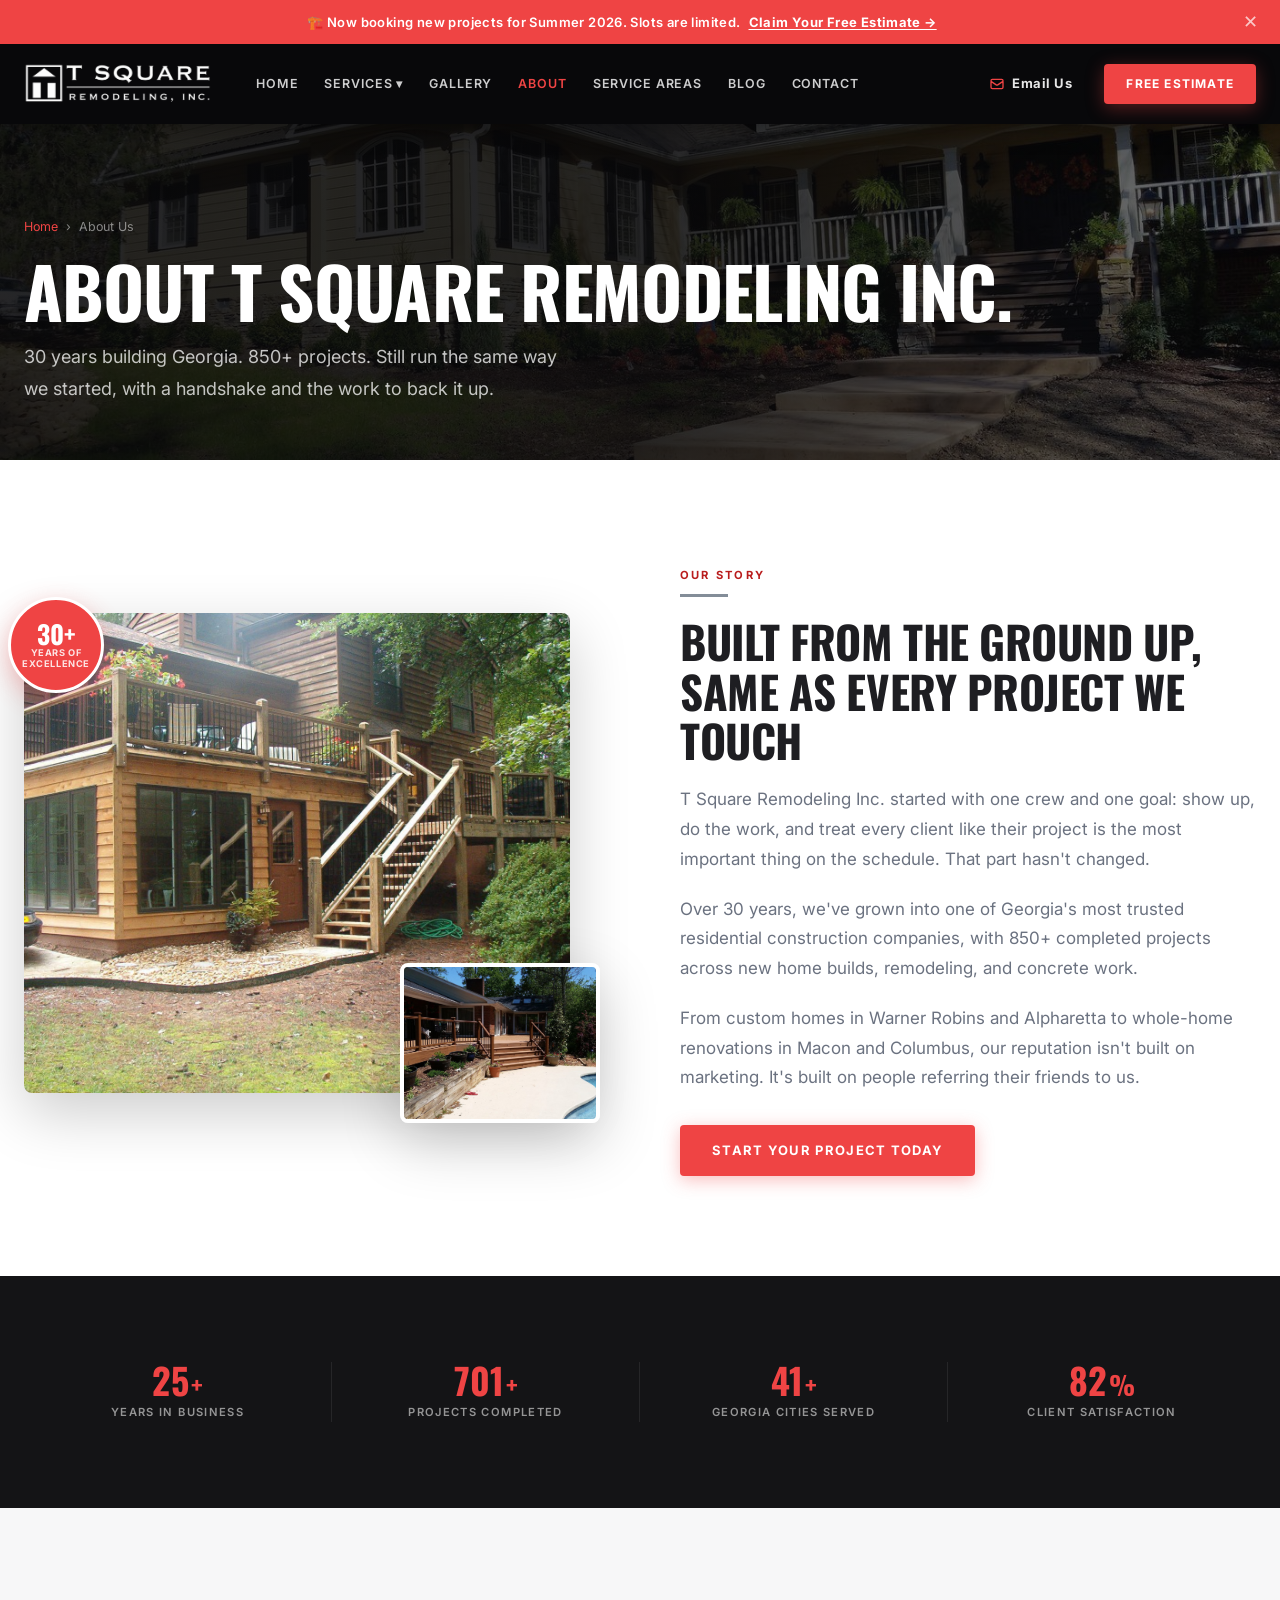
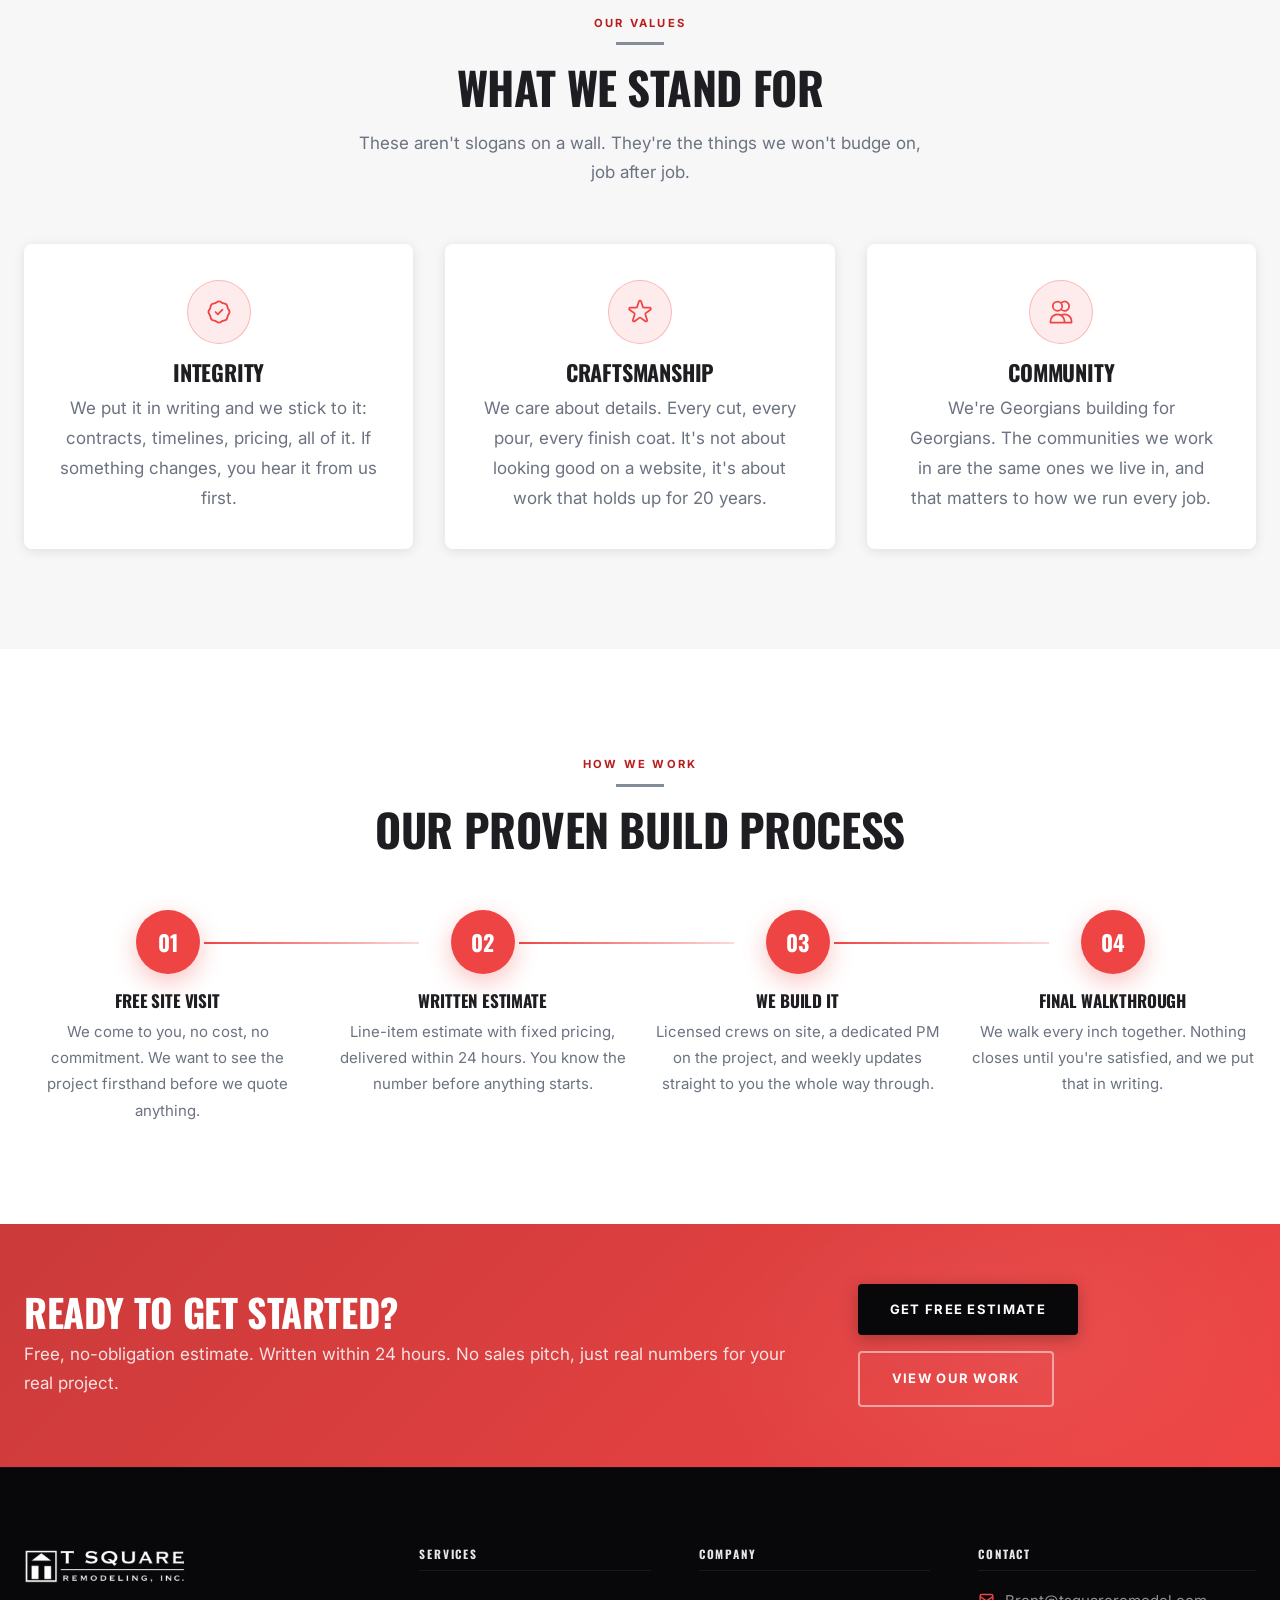
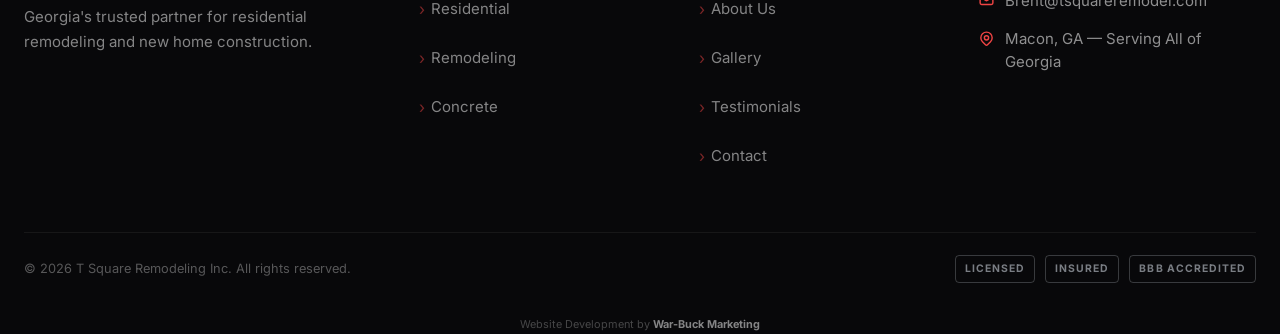
==== commit e07546f0: "Rebrand to white/black/red with silver accents; remove remaining commercial form option Full color-s" ====
--- a/about.html
+++ b/about.html
@@ -4,7 +4,7 @@
   <meta charset="UTF-8" />
   <meta name="viewport" content="width=device-width, initial-scale=1.0" />
   <title>About Us | T Square Remodeling Inc. — Georgia's Trusted Builders</title>
-  <link rel="icon" href="data:image/svg+xml,<svg xmlns='http://www.w3.org/2000/svg' viewBox='0 0 32 32'><rect width='32' height='32' rx='4' fill='%23c9913a'/><path d='M16,6 L3,16 L7,16 L7,27 L13,27 L13,21 L19,21 L19,27 L25,27 L25,16 L29,16 Z' fill='white'/></svg>" />
+  <link rel="icon" href="data:image/svg+xml,<svg xmlns='http://www.w3.org/2000/svg' viewBox='0 0 32 32'><rect width='32' height='32' rx='4' fill='%23ef4444'/><path d='M16,6 L3,16 L7,16 L7,27 L13,27 L13,21 L19,21 L19,27 L25,27 L25,16 L29,16 Z' fill='white'/></svg>" />
   <meta name="description" content="Learn the story behind T Square Remodeling Inc. 30+ years building Georgia communities with integrity, precision, and a relentless commitment to quality." />
   <link rel="canonical" href="https://tsquareremodel.com/about.html" />
   <meta property="og:title" content="About Us | T Square Remodeling Inc. — Georgia's Trusted Builders" />
@@ -33,7 +33,6 @@
       <li class="has-dropdown"><a href="services.html">Services ▾</a>
         <ul class="dropdown">
           <li><a href="residential.html">Residential Construction</a></li>
-          
           <li><a href="remodeling.html">Remodeling & Renovation</a></li>
           <li><a href="concrete.html">Concrete & Outdoor</a></li>
         </ul>
@@ -45,14 +44,14 @@
       <li><a href="contact.html">Contact</a></li>
     </ul>
     <a href="mailto:Brent@tsquareremodel.com" class="nav-phone" aria-label="Email Brent@tsquareremodel.com"><svg xmlns="http://www.w3.org/2000/svg" fill="none" viewBox="0 0 24 24" stroke="currentColor" stroke-width="2" width="16" height="16"><path stroke-linecap="round" stroke-linejoin="round" d="M3 8l7.89 5.26a2 2 0 002.22 0L21 8M5 19h14a2 2 0 002-2V7a2 2 0 00-2-2H5a2 2 0 00-2 2v10a2 2 0 002 2z"/></svg> Email Us</a>
-    <a href="contact.html" class="btn btn-gold nav-cta btn-sm">Free Estimate</a>
+    <a href="contact.html" class="btn btn-red nav-cta btn-sm">Free Estimate</a>
     <button class="nav-toggle" id="navToggle" aria-label="Open menu" aria-expanded="false" aria-controls="mobileNav"><span></span><span></span><span></span></button>
   </div>
 </nav>
 <nav class="mobile-nav" id="mobileNav" aria-label="Mobile navigation">
   <a href="mailto:Brent@tsquareremodel.com" class="mobile-phone"><svg xmlns="http://www.w3.org/2000/svg" fill="none" viewBox="0 0 24 24" stroke="currentColor" stroke-width="2" width="18" height="18"><path stroke-linecap="round" stroke-linejoin="round" d="M3 8l7.89 5.26a2 2 0 002.22 0L21 8M5 19h14a2 2 0 002-2V7a2 2 0 00-2-2H5a2 2 0 00-2 2v10a2 2 0 002 2z"/></svg> Brent@tsquareremodel.com</a>
   <a href="index.html">Home</a><a href="services.html">Services</a><a href="residential.html">Residential</a><a href="remodeling.html">Remodeling</a><a href="concrete.html">Concrete & Outdoor</a><a href="gallery.html">Gallery</a><a href="about.html">About</a><a href="service-areas.html">Service Areas</a><a href="blog.html">Blog</a><a href="contact.html">Contact</a>
-  <a href="contact.html" class="btn btn-gold">Get Free Estimate</a>
+  <a href="contact.html" class="btn btn-red">Get Free Estimate</a>
 </nav>
 
 <main>
@@ -86,12 +85,12 @@
       </div>
       <div class="fade-up">
         <span class="eyebrow">Our Story</span>
-        <span class="gold-bar" style="margin-bottom:20px;"></span>
+        <span class="silver-bar" style="margin-bottom:20px;"></span>
         <h2 style="margin-bottom:20px;">Built From the Ground Up, Same as Every Project We Touch</h2>
         <p style="margin-bottom:20px;">T Square Remodeling Inc. started with one crew and one goal: show up, do the work, and treat every client like their project is the most important thing on the schedule. That part hasn't changed.</p>
         <p style="margin-bottom:20px;">Over 30 years, we've grown into one of Georgia's most trusted residential construction companies, with 850+ completed projects across new home builds, remodeling, and concrete work.</p>
         <p style="margin-bottom:32px;">From custom homes in Warner Robins and Alpharetta to whole-home renovations in Macon and Columbus, our reputation isn't built on marketing. It's built on people referring their friends to us.</p>
-        <a href="contact.html" class="btn btn-gold">Start Your Project Today</a>
+        <a href="contact.html" class="btn btn-red">Start Your Project Today</a>
       </div>
     </div>
   </div>
--- a/css/styles.css
+++ b/css/styles.css
@@ -14,12 +14,15 @@
   --light-gray:   #e5e7eb;
   --off-white:    #f7f7f8;
   --white:        #ffffff;
-  --gold:         #c9913a;
-  --gold-light:   #e8b55a;
-  --gold-dark:    #a0712a;
-  --gold-muted:   rgba(201,145,58,0.10);
-  --gold-border:  rgba(201,145,58,0.30);
-  --gold-ink:     #8a6224;
+  --red:          #ef4444;
+  --red-light:    #f87171;
+  --red-dark:     #b91c1c;
+  --red-muted:    rgba(239,68,68,0.10);
+  --red-border:   rgba(239,68,68,0.30);
+  --red-ink:      #b91c1c;
+  --silver:       #838d98;
+  --silver-light: #a8b0b8;
+  --silver-dark:  #5a626b;
   --success:      #16a34a;
   --error:        #dc2626;
 
@@ -46,7 +49,7 @@
   --shadow-md:    0 8px 32px rgba(0,0,0,0.14);
   --shadow-lg:    0 20px 60px rgba(0,0,0,0.20);
   --shadow-xl:    0 32px 80px rgba(0,0,0,0.26);
-  --shadow-gold:  0 8px 24px rgba(201,145,58,0.32);
+  --shadow-red:   0 8px 24px rgba(239,68,68,0.32);
 }
 
 /* ─── 2. RESET & BASE ──────────────────────────────────────── */
@@ -55,7 +58,7 @@
   scroll-behavior: smooth;
   font-size: 16px;
   -webkit-text-size-adjust: 100%;
-  scrollbar-color: var(--gold) var(--charcoal);
+  scrollbar-color: var(--silver) var(--charcoal);
   scrollbar-width: thin;
 }
 body {
@@ -69,7 +72,7 @@
 }
 ::-webkit-scrollbar { width: 6px; }
 ::-webkit-scrollbar-track { background: var(--charcoal); }
-::-webkit-scrollbar-thumb { background: var(--gold); border-radius: 3px; }
+::-webkit-scrollbar-thumb { background: var(--silver); border-radius: 3px; }
 img { display: block; max-width: 100%; height: auto; }
 a { color: inherit; text-decoration: none; }
 ul { list-style: none; }
@@ -82,7 +85,7 @@
   -webkit-appearance: none;
 }
 :focus-visible {
-  outline: 2px solid var(--gold);
+  outline: 2px solid var(--red);
   outline-offset: 3px;
   border-radius: var(--radius);
 }
@@ -110,7 +113,7 @@
 h4 { font-size: clamp(1.125rem, 1.8vw, 1.375rem); }
 h5 { font-size: 1.0625rem; }
 p  { font-size: 1.0625rem; line-height: 1.75; color: var(--gray); }
-.text-gold  { color: var(--gold); }
+.text-red  { color: var(--red); }
 .text-white { color: var(--white); }
 .text-dark  { color: var(--dark); }
 .eyebrow {
@@ -120,12 +123,12 @@
   font-weight: 700;
   letter-spacing: 0.2em;
   text-transform: uppercase;
-  color: var(--gold-ink);
+  color: var(--red-ink);
   margin-bottom: 10px;
 }
 .section-dark .eyebrow,
 .cta-form-section .eyebrow {
-  color: var(--gold);
+  color: var(--red);
 }
 .accent-card {
   background: var(--off-white);
@@ -160,7 +163,7 @@
 .mb-24 { margin-bottom: 24px; }
 .mb-40 { margin-bottom: 40px; }
 .mb-56 { margin-bottom: 56px; }
-.gold-bar { height: 3px; width: 48px; background: var(--gold); display: block; }
+.silver-bar { height: 3px; width: 48px; background: var(--silver); display: block; }
 
 /* ─── 5. SECTION HEADERS ───────────────────────────────────── */
 .section-header { margin-bottom: 56px; }
@@ -169,14 +172,14 @@
 .section-header p { font-size: 1.0625rem; max-width: 580px; }
 .section-header.center p { margin: 0 auto; }
 .section-header .header-line {
-  width: 48px; height: 3px; background: var(--gold);
+  width: 48px; height: 3px; background: var(--silver);
   margin-bottom: 18px; display: block;
 }
 .section-header.center .header-line { margin: 0 auto 18px; }
 
 /* ─── 6. ANNOUNCEMENT BAR ───────────────────────────────────── */
 .announce-bar {
-  background: var(--gold);
+  background: var(--red);
   min-height: var(--announce-h);
   display: flex;
   align-items: center;
@@ -255,17 +258,17 @@
   transition: background 0.2s;
 }
 .btn:active::after { background: rgba(255,255,255,0.12); }
-.btn-gold {
-  background: var(--gold);
+.btn-red {
+  background: var(--red);
   color: var(--white);
-  box-shadow: 0 4px 18px rgba(201,145,58,0.35);
-}
-.btn-gold:hover {
-  background: var(--gold-light);
+  box-shadow: 0 4px 18px rgba(239,68,68,0.35);
+}
+.btn-red:hover {
+  background: var(--red-light);
   transform: translateY(-2px);
-  box-shadow: 0 10px 28px rgba(201,145,58,0.48);
-}
-.btn-gold:active { transform: translateY(0); }
+  box-shadow: 0 10px 28px rgba(239,68,68,0.48);
+}
+.btn-red:active { transform: translateY(0); }
 .btn-dark {
   background: var(--dark);
   color: var(--white);
@@ -277,19 +280,19 @@
   color: var(--dark);
   border: 2px solid var(--light-gray);
 }
-.btn-outline:hover { border-color: var(--gold); color: var(--gold); }
+.btn-outline:hover { border-color: var(--red); color: var(--red-ink); }
 .btn-outline-white {
   background: transparent;
   color: var(--white);
   border: 2px solid rgba(255,255,255,0.5);
 }
 .btn-outline-white:hover { background: rgba(255,255,255,0.1); border-color: var(--white); }
-.btn-outline-gold {
+.btn-outline-red {
   background: transparent;
-  color: var(--gold);
-  border: 2px solid var(--gold);
-}
-.btn-outline-gold:hover { background: var(--gold); color: var(--white); box-shadow: var(--shadow-gold); }
+  color: var(--red-ink);
+  border: 2px solid var(--red);
+}
+.btn-outline-red:hover { background: var(--red); color: var(--white); box-shadow: var(--shadow-red); }
 .btn svg { width: 17px; height: 17px; flex-shrink: 0; }
 .btn-sm { padding: 10px 22px; font-size: 0.75rem; }
 .btn-lg { padding: 17px 42px; font-size: 0.9375rem; }
@@ -346,8 +349,8 @@
   white-space: nowrap;
   transition: color 0.2s;
 }
-.nav-phone:hover { color: var(--gold); }
-.nav-phone svg { color: var(--gold); flex-shrink: 0; }
+.nav-phone:hover { color: var(--red); }
+.nav-phone svg { color: var(--red); flex-shrink: 0; }
 .nav-links {
   display: flex;
   align-items: center;
@@ -366,7 +369,7 @@
   white-space: nowrap;
 }
 .nav-links > li > a:hover,
-.nav-links > li > a.active { color: var(--gold); }
+.nav-links > li > a.active { color: var(--red); }
 .has-dropdown:hover .dropdown { opacity: 1; visibility: visible; transform: translateY(0); }
 .dropdown {
   position: absolute;
@@ -374,7 +377,7 @@
   left: 0;
   min-width: 220px;
   background: var(--black);
-  border-top: 2px solid var(--gold);
+  border-top: 2px solid var(--red);
   box-shadow: var(--shadow-xl);
   opacity: 0;
   visibility: hidden;
@@ -394,7 +397,7 @@
   letter-spacing: 0.03em;
 }
 .dropdown li:last-child a { border-bottom: none; }
-.dropdown li a:hover { color: var(--gold); transform: translateX(6px); }
+.dropdown li a:hover { color: var(--red); transform: translateX(6px); }
 .nav-cta { flex-shrink: 0; }
 .nav-toggle {
   display: none;
@@ -451,18 +454,18 @@
   border-bottom: 1px solid rgba(255,255,255,0.07);
   transition: color 0.2s;
 }
-.mobile-nav a:hover { color: var(--gold); }
+.mobile-nav a:hover { color: var(--red); }
 .mobile-nav .mobile-phone {
   display: flex;
   align-items: center;
   gap: 8px;
-  color: var(--gold);
+  color: var(--red);
   font-size: 1.0625rem;
   font-weight: 700;
   padding: 16px 0;
   border-bottom: 1px solid rgba(255,255,255,0.07);
 }
-.mobile-nav .mobile-phone svg { color: var(--gold); }
+.mobile-nav .mobile-phone svg { color: var(--red); }
 .mobile-nav .btn { margin-top: 20px; width: 100%; justify-content: center; }
 
 /* ─── 9. HERO ───────────────────────────────────────────────── */
@@ -514,11 +517,11 @@
   font-weight: 700;
   letter-spacing: 0.18em;
   text-transform: uppercase;
-  color: var(--gold);
+  color: var(--red);
   margin-bottom: 22px;
   padding: 7px 14px;
-  border: 1px solid var(--gold-border);
-  background: var(--gold-muted);
+  border: 1px solid var(--red-border);
+  background: var(--red-muted);
   border-radius: var(--radius);
   width: fit-content;
 }
@@ -526,14 +529,14 @@
   content: '';
   width: 7px;
   height: 7px;
-  background: var(--gold);
+  background: var(--red);
   border-radius: 50%;
   flex-shrink: 0;
   animation: pulse-dot 2s ease-in-out infinite;
 }
 @keyframes pulse-dot {
-  0%, 100% { opacity: 1; transform: scale(1); box-shadow: 0 0 0 0 rgba(201,145,58,0.4); }
-  50% { opacity: 0.7; transform: scale(1.3); box-shadow: 0 0 0 4px rgba(201,145,58,0); }
+  0%, 100% { opacity: 1; transform: scale(1); box-shadow: 0 0 0 0 rgba(239,68,68,0.4); }
+  50% { opacity: 0.7; transform: scale(1.3); box-shadow: 0 0 0 4px rgba(239,68,68,0); }
 }
 .hero h1 {
   color: var(--white);
@@ -565,8 +568,8 @@
   letter-spacing: 0.03em;
   transition: color 0.2s;
 }
-.hero-phone a:hover { color: var(--gold); }
-.hero-phone svg { color: var(--gold); flex-shrink: 0; }
+.hero-phone a:hover { color: var(--red); }
+.hero-phone svg { color: var(--red); flex-shrink: 0; }
 .hero-stats {
   position: absolute;
   bottom: 0;
@@ -576,7 +579,7 @@
   background: rgba(8,8,10,0.88);
   backdrop-filter: blur(16px);
   -webkit-backdrop-filter: blur(16px);
-  border-top: 1px solid rgba(201,145,58,0.22);
+  border-top: 1px solid rgba(239,68,68,0.22);
 }
 .stats-bar {
   display: grid;
@@ -597,7 +600,7 @@
   font-family: var(--font-heading);
   font-size: 2.25rem;
   font-weight: 700;
-  color: var(--gold);
+  color: var(--red);
   line-height: 1;
   margin-bottom: 5px;
 }
@@ -639,7 +642,7 @@
   margin-bottom: 14px;
   flex-wrap: wrap;
 }
-.breadcrumb a { color: var(--gold); transition: opacity 0.2s; }
+.breadcrumb a { color: var(--red); transition: opacity 0.2s; }
 .breadcrumb a:hover { opacity: 0.8; }
 .breadcrumb span { color: rgba(255,255,255,0.5); }
 
@@ -661,7 +664,7 @@
   left: 0;
   width: 100%;
   height: 3px;
-  background: var(--gold);
+  background: var(--red);
   transform: scaleX(0);
   transform-origin: left;
   transition: transform 0.35s var(--ease);
@@ -688,15 +691,15 @@
 .service-card-icon {
   width: 46px;
   height: 46px;
-  background: var(--gold-muted);
+  background: var(--red-muted);
   border-radius: var(--radius);
   display: flex;
   align-items: center;
   justify-content: center;
   margin-bottom: 14px;
-  border: 1px solid var(--gold-border);
-}
-.service-card-icon svg { color: var(--gold); }
+  border: 1px solid var(--red-border);
+}
+.service-card-icon svg { color: var(--red); }
 .service-card h3 { font-size: 1.25rem; margin-bottom: 9px; color: var(--dark); }
 .service-card p { font-size: 0.9375rem; margin-bottom: 20px; flex: 1; }
 .service-card .btn { align-self: flex-start; }
@@ -721,7 +724,7 @@
   position: absolute;
   bottom: 0; left: 0; right: 0;
   height: 3px;
-  background: var(--gold);
+  background: var(--red);
   transform: scaleX(0);
   transition: transform 0.35s var(--ease);
 }
@@ -729,17 +732,17 @@
 .trust-item:hover { background: var(--steel); }
 .trust-icon {
   width: 60px; height: 60px;
-  background: var(--gold-muted);
+  background: var(--red-muted);
   border-radius: 50%;
   display: flex; align-items: center; justify-content: center;
   margin: 0 auto 18px;
-  border: 1px solid var(--gold-border);
+  border: 1px solid var(--red-border);
   transition: background 0.3s, border-color 0.3s;
 }
-.trust-item:hover .trust-icon { background: rgba(201,145,58,0.2); border-color: var(--gold); }
-.trust-icon svg { color: var(--gold); width: 26px; height: 26px; }
-.value-icon { width: 64px; height: 64px; background: var(--gold-muted); border-radius: 50%; display: flex; align-items: center; justify-content: center; border: 1px solid var(--gold-border); }
-.value-icon svg { color: var(--gold); width: 28px; height: 28px; }
+.trust-item:hover .trust-icon { background: rgba(239,68,68,0.2); border-color: var(--red); }
+.trust-icon svg { color: var(--red); width: 26px; height: 26px; }
+.value-icon { width: 64px; height: 64px; background: var(--red-muted); border-radius: 50%; display: flex; align-items: center; justify-content: center; border: 1px solid var(--red-border); }
+.value-icon svg { color: var(--red); width: 28px; height: 28px; }
 .trust-item h4 { color: var(--white); font-size: 1.0625rem; margin-bottom: 9px; }
 .trust-item p  { color: rgba(255,255,255,0.58); font-size: 0.9375rem; }
 
@@ -754,7 +757,7 @@
   align-items: center;
 }
 .ba-caption span { font-size: 0.78rem; font-weight: 600; text-transform: uppercase; letter-spacing: 0.08em; }
-.ba-caption .project-type { color: var(--gold); }
+.ba-caption .project-type { color: var(--red); }
 .ba-caption .location { color: rgba(255,255,255,0.45); }
 .ba-slider {
   position: relative;
@@ -814,10 +817,10 @@
   transform: translate(-50%, -50%);
   width: 46px;
   height: 46px;
-  background: var(--gold);
+  background: var(--red);
   border-radius: 50%;
   border: 3px solid var(--white);
-  box-shadow: 0 4px 20px rgba(0,0,0,0.5), 0 0 0 1px rgba(201,145,58,0.4);
+  box-shadow: 0 4px 20px rgba(0,0,0,0.5), 0 0 0 1px rgba(239,68,68,0.4);
   transition: transform 0.2s var(--ease-expo);
 }
 .ba-handle::after {
@@ -858,7 +861,7 @@
   content: '\201C';
   font-family: Georgia, serif;
   font-size: 5rem;
-  color: var(--gold);
+  color: var(--silver);
   opacity: 0.12;
   position: absolute;
   top: -10px;
@@ -867,7 +870,7 @@
   pointer-events: none;
 }
 .stars { display: flex; gap: 4px; margin-bottom: 18px; }
-.stars svg { color: var(--gold); width: 18px; height: 18px; flex-shrink: 0; }
+.stars svg { color: var(--silver); width: 18px; height: 18px; flex-shrink: 0; }
 .testimonial-text {
   font-size: 1.0625rem;
   color: var(--dark);
@@ -882,10 +885,10 @@
   background: var(--steel);
   overflow: hidden;
   flex-shrink: 0;
-  border: 2px solid var(--gold);
+  border: 2px solid var(--red);
 }
 .author-avatar img { width: 100%; height: 100%; object-fit: cover; }
-.author-initials { display:flex; align-items:center; justify-content:center; background:var(--gold); color:#fff; font-family:var(--font-heading); font-size:0.9rem; font-weight:700; letter-spacing:0.05em; }
+.author-initials { display:flex; align-items:center; justify-content:center; background:var(--red); color:#fff; font-family:var(--font-heading); font-size:0.9rem; font-weight:700; letter-spacing:0.05em; }
 .author-name { font-weight: 700; font-size: 0.9375rem; color: var(--dark); display: block; }
 .author-title { font-size: 0.8rem; color: var(--gray); }
 .carousel-controls {
@@ -904,7 +907,7 @@
   transition: all 0.22s;
   cursor: pointer; border: none;
 }
-.carousel-btn:hover { background: var(--gold); transform: scale(1.08); }
+.carousel-btn:hover { background: var(--red); transform: scale(1.08); }
 .carousel-btn svg { width: 19px; height: 19px; }
 .carousel-dots { display: flex; gap: 8px; }
 .carousel-dot {
@@ -915,7 +918,7 @@
   transition: all 0.25s var(--ease);
   border: none;
 }
-.carousel-dot.active { background: var(--gold); width: 24px; border-radius: 4px; }
+.carousel-dot.active { background: var(--red); width: 24px; border-radius: 4px; }
 .testimonial-grid {
   display: grid;
   grid-template-columns: repeat(2, 1fr);
@@ -944,7 +947,7 @@
   right: -5%;
   width: 45%;
   height: 140%;
-  background: linear-gradient(135deg, transparent, rgba(201,145,58,0.05));
+  background: linear-gradient(135deg, transparent, rgba(239,68,68,0.05));
   pointer-events: none;
 }
 .cta-form-wrap { display: grid; grid-template-columns: 1fr 1fr; gap: 80px; align-items: start; }
@@ -961,7 +964,7 @@
 .cta-checklist li::before {
   content: '';
   width: 20px; height: 20px;
-  background: var(--gold);
+  background: var(--red);
   border-radius: 50%;
   flex-shrink: 0;
   background-image: url("data:image/svg+xml,%3Csvg xmlns='http://www.w3.org/2000/svg' fill='none' stroke='white' stroke-width='2.5' viewBox='0 0 24 24'%3E%3Cpath d='M5 12l5 5L20 7'/%3E%3C/svg%3E");
@@ -978,7 +981,7 @@
 }
 .lead-form h3 { color: var(--white); font-size: 1.4rem; margin-bottom: 4px; }
 .lead-form .form-subtitle {
-  color: var(--gold);
+  color: var(--red-light);
   font-size: 0.72rem;
   font-weight: 700;
   letter-spacing: 0.14em;
@@ -1015,8 +1018,8 @@
 .form-group input:focus,
 .form-group select:focus,
 .form-group textarea:focus {
-  border-color: var(--gold);
-  background: rgba(201,145,58,0.06);
+  border-color: var(--red);
+  background: rgba(239,68,68,0.06);
   outline: none;
 }
 .form-group select { cursor: pointer; }
@@ -1040,7 +1043,7 @@
 .contact-form-box .form-group input:focus,
 .contact-form-box .form-group select:focus,
 .contact-form-box .form-group textarea:focus {
-  border-color: var(--gold);
+  border-color: var(--red);
   background: var(--white);
 }
 .contact-form-box .form-group select option { background: var(--white); color: var(--dark); }
@@ -1128,8 +1131,8 @@
   font-weight: 700;
   letter-spacing: 0.12em;
   text-transform: uppercase;
-  color: var(--gold);
-  background: var(--gold-muted);
+  color: var(--red-ink);
+  background: var(--red-muted);
   padding: 3px 9px;
   border-radius: 20px;
 }
@@ -1146,7 +1149,7 @@
 .read-more {
   font-size: 0.78rem;
   font-weight: 700;
-  color: var(--gold);
+  color: var(--red-ink);
   text-transform: uppercase;
   letter-spacing: 0.1em;
   display: flex;
@@ -1183,7 +1186,7 @@
   font-style: normal;
   font-size: 3rem;
   line-height: 1;
-  color: var(--gold);
+  color: var(--silver);
   opacity: 0.4;
 }
 .post-header-img { width: 100%; height: 440px; object-fit: cover; border-radius: var(--radius-md); margin-bottom: 36px; }
@@ -1202,7 +1205,7 @@
   color: var(--dark);
   margin-bottom: 14px;
   padding-bottom: 10px;
-  border-bottom: 2px solid var(--gold);
+  border-bottom: 2px solid var(--red);
   width: fit-content;
 }
 
@@ -1228,7 +1231,7 @@
   background: var(--white);
 }
 .filter-btn:hover,
-.filter-btn.active { border-color: var(--gold); color: var(--gold); background: var(--gold-muted); }
+.filter-btn.active { border-color: var(--red); color: var(--red-ink); background: var(--red-muted); }
 .gallery-grid { display: grid; grid-template-columns: repeat(3, 1fr); gap: 16px; }
 .gallery-item {
   position: relative;
@@ -1252,7 +1255,7 @@
 }
 .gallery-item:hover .gallery-overlay { background: linear-gradient(to top, rgba(8,8,10,0.88) 0%, rgba(8,8,10,0.2) 50%, transparent 75%); }
 .gallery-caption strong { display: block; font-family: var(--font-heading); font-size: 1rem; font-weight: 600; text-transform: uppercase; letter-spacing: 0.04em; color: var(--white); line-height: 1.2; }
-.gallery-caption span { display: block; font-size: 0.6875rem; color: var(--gold); text-transform: uppercase; letter-spacing: 0.1em; margin-top: 4px; }
+.gallery-caption span { display: block; font-size: 0.6875rem; color: var(--red); text-transform: uppercase; letter-spacing: 0.1em; margin-top: 4px; }
 
 /* ─── 17. SERVICE AREAS ─────────────────────────────────────── */
 .areas-grid { display: grid; grid-template-columns: repeat(4, 1fr); gap: 12px; }
@@ -1264,14 +1267,14 @@
   border: 1px solid rgba(255,255,255,0.05);
   transition: border-color 0.2s, background 0.2s, transform 0.2s;
 }
-.area-card:hover { border-color: var(--gold); background: var(--steel); transform: translateY(-2px); }
+.area-card:hover { border-color: var(--red); background: var(--steel); transform: translateY(-2px); }
 .area-card h4 { color: var(--white); font-size: 1rem; margin-bottom: 4px; }
 .area-card p  { color: rgba(255,255,255,0.42); font-size: 0.8125rem; margin: 0; }
-.area-zip { display: inline-block; font-size: 0.72rem; color: var(--gold); font-weight: 600; margin-top: 6px; letter-spacing: 0.05em; }
+.area-zip { display: inline-block; font-size: 0.72rem; color: var(--red); font-weight: 600; margin-top: 6px; letter-spacing: 0.05em; }
 
 /* ─── 18. CTA BANNER ────────────────────────────────────────── */
 .cta-banner {
-  background: var(--gold);
+  background: var(--red);
   padding: 60px 0;
   position: relative;
   overflow: hidden;
@@ -1322,12 +1325,12 @@
   position: absolute;
   top: -16px; left: -16px;
   width: 96px; height: 96px;
-  background: var(--gold);
+  background: var(--red);
   border-radius: 50%;
   display: flex; flex-direction: column;
   align-items: center; justify-content: center;
   text-align: center;
-  box-shadow: var(--shadow-gold);
+  box-shadow: var(--shadow-red);
   z-index: 2;
   border: 3px solid var(--white);
 }
@@ -1344,7 +1347,7 @@
   content: '';
   width: 22px; height: 22px;
   border-radius: 50%;
-  background: var(--gold);
+  background: var(--red);
   flex-shrink: 0;
   background-image: url("data:image/svg+xml,%3Csvg xmlns='http://www.w3.org/2000/svg' fill='none' stroke='white' stroke-width='2.5' viewBox='0 0 24 24'%3E%3Cpath d='M5 12l5 5L20 7'/%3E%3C/svg%3E");
   background-size: 13px;
@@ -1372,13 +1375,13 @@
   left: calc(50% + 36px);
   width: calc(100% - 72px);
   height: 2px;
-  background: linear-gradient(to right, var(--gold) 0%, rgba(201,145,58,0.2) 100%);
+  background: linear-gradient(to right, var(--red) 0%, rgba(239,68,68,0.2) 100%);
 }
 .process-step:last-child::after { display: none; }
 .step-num {
   width: 64px; height: 64px;
   border-radius: 50%;
-  background: var(--gold);
+  background: var(--red);
   color: var(--white);
   font-family: var(--font-heading);
   font-size: 1.375rem;
@@ -1389,7 +1392,7 @@
   margin: 0 auto 18px;
   position: relative;
   z-index: 1;
-  box-shadow: var(--shadow-gold);
+  box-shadow: var(--shadow-red);
   transition: transform 0.25s var(--ease-expo);
 }
 .process-step:hover .step-num { transform: scale(1.08); }
@@ -1413,16 +1416,16 @@
 .contact-method:hover { background: var(--light-gray); transform: translateX(3px); }
 .contact-method-icon {
   width: 46px; height: 46px;
-  background: var(--gold-muted);
+  background: var(--red-muted);
   border-radius: var(--radius);
   display: flex; align-items: center; justify-content: center;
   flex-shrink: 0;
-  border: 1px solid var(--gold-border);
-}
-.contact-method-icon svg { color: var(--gold); width: 22px; height: 22px; }
+  border: 1px solid var(--red-border);
+}
+.contact-method-icon svg { color: var(--red); width: 22px; height: 22px; }
 .contact-method h5 { font-size: 0.68rem; font-weight: 700; text-transform: uppercase; letter-spacing: 0.12em; color: var(--gray); margin-bottom: 3px; }
 .contact-method a, .contact-method span { font-size: 1rem; font-weight: 600; color: var(--dark); }
-.contact-method a:hover { color: var(--gold); }
+.contact-method a:hover { color: var(--red-ink); }
 .contact-form-box {
   background: var(--white);
   border-radius: var(--radius-lg);
@@ -1431,7 +1434,7 @@
   border: 1px solid var(--light-gray);
 }
 .contact-form-box h3 { margin-bottom: 4px; }
-.contact-form-box .form-subtitle { color: var(--gold); font-size: 0.7rem; font-weight: 700; letter-spacing: 0.15em; text-transform: uppercase; margin-bottom: 26px; display: block; }
+.contact-form-box .form-subtitle { color: var(--red-ink); font-size: 0.7rem; font-weight: 700; letter-spacing: 0.15em; text-transform: uppercase; margin-bottom: 26px; display: block; }
 
 /* ─── 23. FOOTER ────────────────────────────────────────────── */
 .footer {
@@ -1453,7 +1456,7 @@
   transition: all 0.22s;
   color: rgba(255,255,255,0.55);
 }
-.social-btn:hover { background: var(--gold); color: var(--white); transform: translateY(-2px); }
+.social-btn:hover { background: var(--red); color: var(--white); transform: translateY(-2px); }
 .social-btn svg { width: 17px; height: 17px; }
 .footer-col h5 {
   color: rgba(255,255,255,0.9);
@@ -1473,13 +1476,13 @@
   align-items: center;
   gap: 6px;
 }
-.footer-links a:hover { color: var(--gold); transform: translateX(4px); }
-.footer-links a::before { content: '›'; color: var(--gold); opacity: 0.5; font-size: 1rem; }
+.footer-links a:hover { color: var(--red); transform: translateX(4px); }
+.footer-links a::before { content: '›'; color: var(--red); opacity: 0.5; font-size: 1rem; }
 .footer-contact-item { display: flex; align-items: flex-start; gap: 10px; margin-bottom: 14px; }
-.footer-contact-item svg { color: var(--gold); flex-shrink: 0; margin-top: 2px; width: 17px; height: 17px; }
+.footer-contact-item svg { color: var(--red); flex-shrink: 0; margin-top: 2px; width: 17px; height: 17px; }
 .footer-contact-item span { font-size: 0.9375rem; color: rgba(255,255,255,0.55); line-height: 1.5; }
 .footer-contact-item a { font-size: 0.9375rem; color: rgba(255,255,255,0.55); transition: color 0.2s; }
-.footer-contact-item a:hover { color: var(--gold); }
+.footer-contact-item a:hover { color: var(--red); }
 .footer-bottom {
   border-top: 1px solid rgba(255,255,255,0.06);
   padding: 22px 0;
@@ -1493,15 +1496,15 @@
 .dev-credit { text-align: center; padding-top: 10px; }
 .dev-credit p { font-size: 0.68rem; color: rgba(255,255,255,0.25); }
 .dev-credit a { color: rgba(255,255,255,0.5); font-weight: 700; text-decoration: none; }
-.dev-credit a:hover { color: var(--gold); }
+.dev-credit a:hover { color: var(--red); }
 .footer-badges { display: flex; gap: 10px; align-items: center; }
 .badge {
   font-size: 0.65rem;
   font-weight: 700;
   letter-spacing: 0.1em;
   text-transform: uppercase;
-  color: rgba(255,255,255,0.4);
-  border: 1px solid rgba(255,255,255,0.1);
+  color: rgba(199,205,214,0.6);
+  border: 1px solid rgba(199,205,214,0.25);
   padding: 4px 9px;
   border-radius: var(--radius);
 }
@@ -1515,7 +1518,7 @@
   width: 100%;
   z-index: 999;
   background: var(--black);
-  border-top: 2px solid var(--gold);
+  border-top: 2px solid var(--red);
   padding: 10px 14px;
   padding-bottom: calc(10px + env(safe-area-inset-bottom));
   gap: 10px;
@@ -1534,8 +1537,8 @@
   text-transform: uppercase;
   transition: all 0.2s;
 }
-.sticky-mobile .sticky-call { background: var(--gold); color: var(--white); }
-.sticky-mobile .sticky-call:hover { background: var(--gold-light); }
+.sticky-mobile .sticky-call { background: var(--red); color: var(--white); }
+.sticky-mobile .sticky-call:hover { background: var(--red-light); }
 .sticky-mobile .sticky-text { background: var(--dark); color: var(--white); border: 1px solid rgba(255,255,255,0.1); }
 .sticky-mobile svg { width: 16px; height: 16px; }
 
@@ -1545,13 +1548,13 @@
   bottom: 28px;
   right: 24px;
   width: 46px; height: 46px;
-  background: var(--gold);
+  background: var(--red);
   color: var(--white);
   border-radius: 50%;
   display: flex;
   align-items: center;
   justify-content: center;
-  box-shadow: var(--shadow-gold);
+  box-shadow: var(--shadow-red);
   opacity: 0;
   visibility: hidden;
   transform: translateY(12px);
@@ -1561,7 +1564,7 @@
   border: none;
 }
 .back-to-top.visible { opacity: 1; visibility: visible; transform: translateY(0); }
-.back-to-top:hover { background: var(--gold-light); transform: translateY(-3px); }
+.back-to-top:hover { background: var(--red-light); transform: translateY(-3px); }
 .back-to-top svg { width: 20px; height: 20px; }
 
 /* ─── 26. FAQ SECTION ───────────────────────────────────────── */
@@ -1572,7 +1575,7 @@
   overflow: hidden;
   transition: border-color 0.2s;
 }
-.faq-item:hover { border-color: var(--gold-border); }
+.faq-item:hover { border-color: var(--red-border); }
 .faq-q {
   width: 100%;
   display: flex;
@@ -1591,19 +1594,19 @@
   transition: color 0.2s;
   gap: 16px;
 }
-.faq-q:hover { color: var(--gold); }
-.faq-q.open { color: var(--gold); }
+.faq-q:hover { color: var(--red-ink); }
+.faq-q.open { color: var(--red-ink); }
 .faq-icon {
   width: 28px; height: 28px;
   border-radius: 50%;
-  background: var(--gold-muted);
-  border: 1px solid var(--gold-border);
+  background: var(--red-muted);
+  border: 1px solid var(--red-border);
   display: flex; align-items: center; justify-content: center;
   flex-shrink: 0;
   transition: transform 0.3s var(--ease), background 0.2s;
 }
-.faq-q.open .faq-icon { background: var(--gold); transform: rotate(45deg); }
-.faq-icon svg { color: var(--gold); width: 14px; height: 14px; transition: color 0.2s; }
+.faq-q.open .faq-icon { background: var(--red); transform: rotate(45deg); }
+.faq-icon svg { color: var(--red); width: 14px; height: 14px; transition: color 0.2s; }
 .faq-q.open .faq-icon svg { color: var(--white); }
 .faq-a {
   max-height: 0;
@@ -1690,7 +1693,7 @@
   color: var(--dark);
   margin-bottom: 14px;
 }
-.materials-wordmark sup { color: var(--gold); font-size: 0.85rem; margin-left: 2px; }
+.materials-wordmark sup { color: var(--red-ink); font-size: 0.85rem; margin-left: 2px; }
 .materials-tagline { color: var(--gray); font-size: 0.9375rem; margin-bottom: 22px; }
 .materials-features { margin-top: 0; margin-bottom: 28px; }
 .materials-features li { font-size: 0.9rem; }
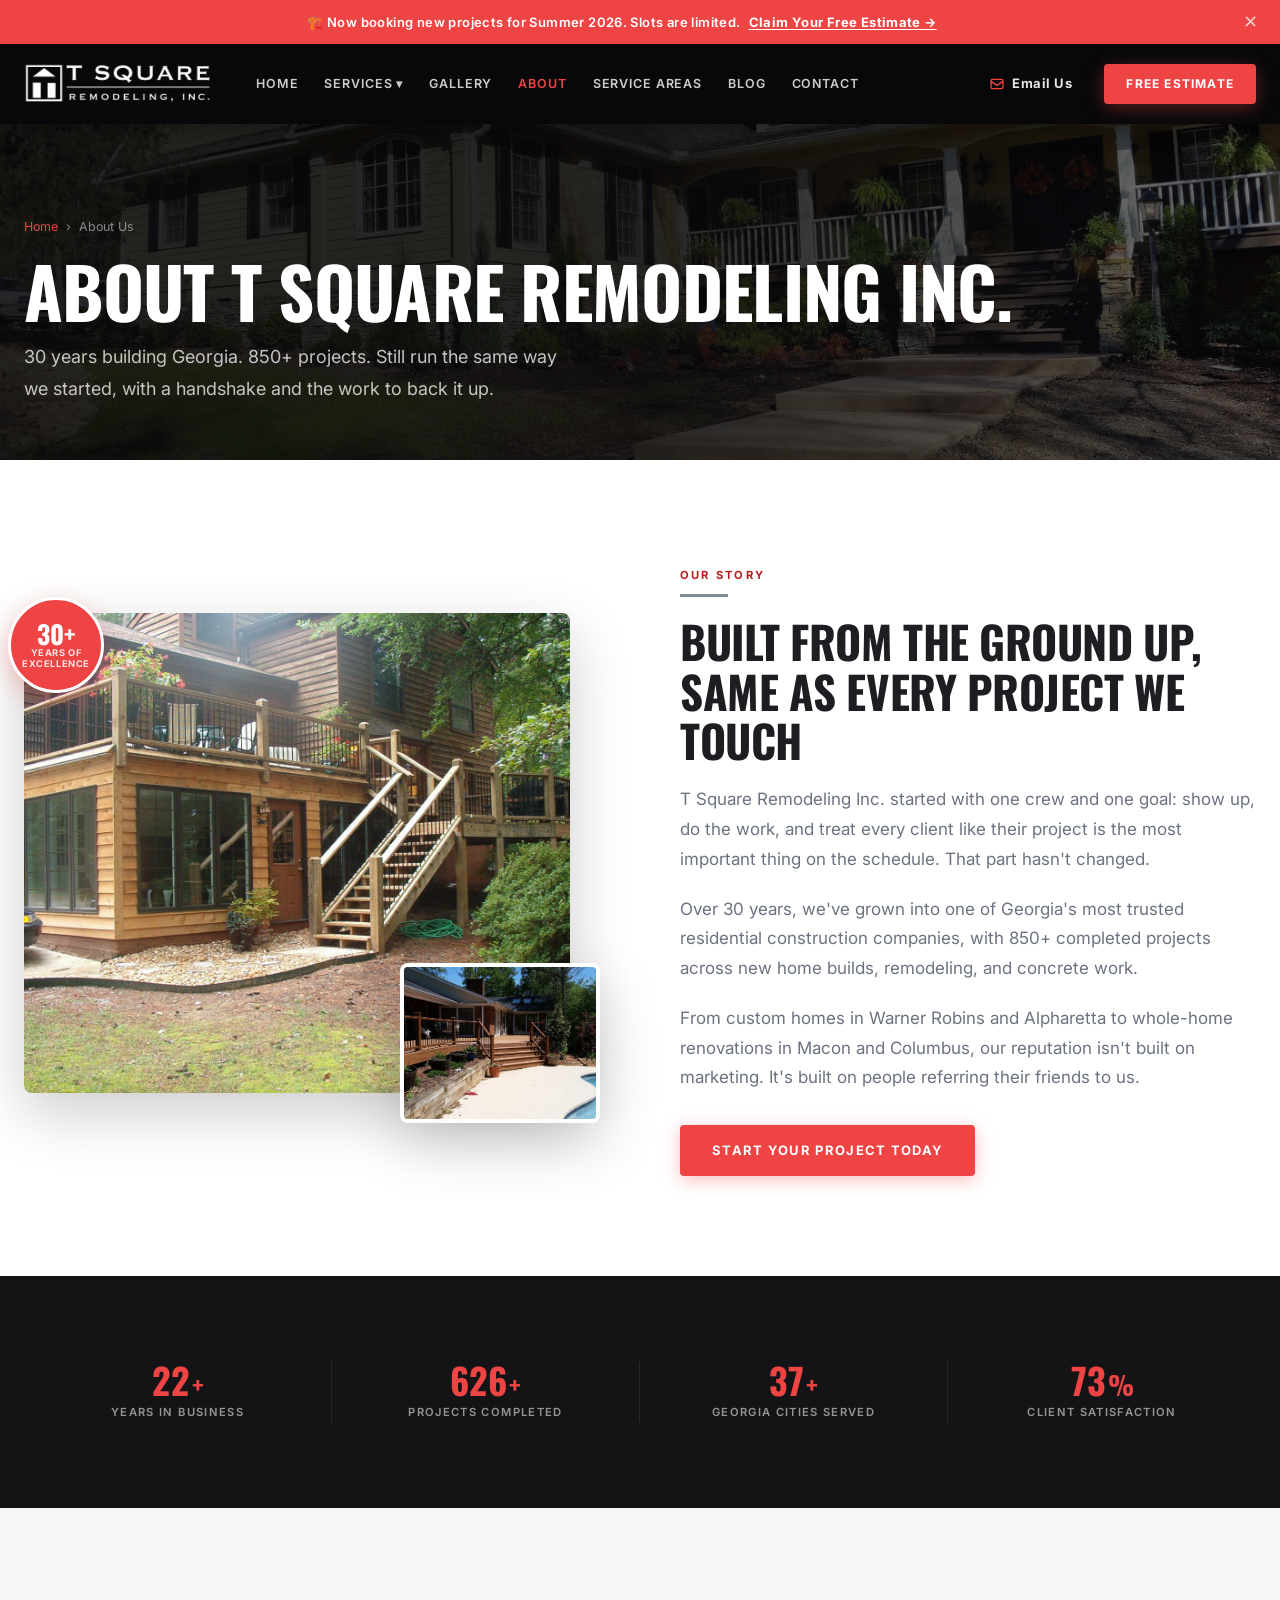
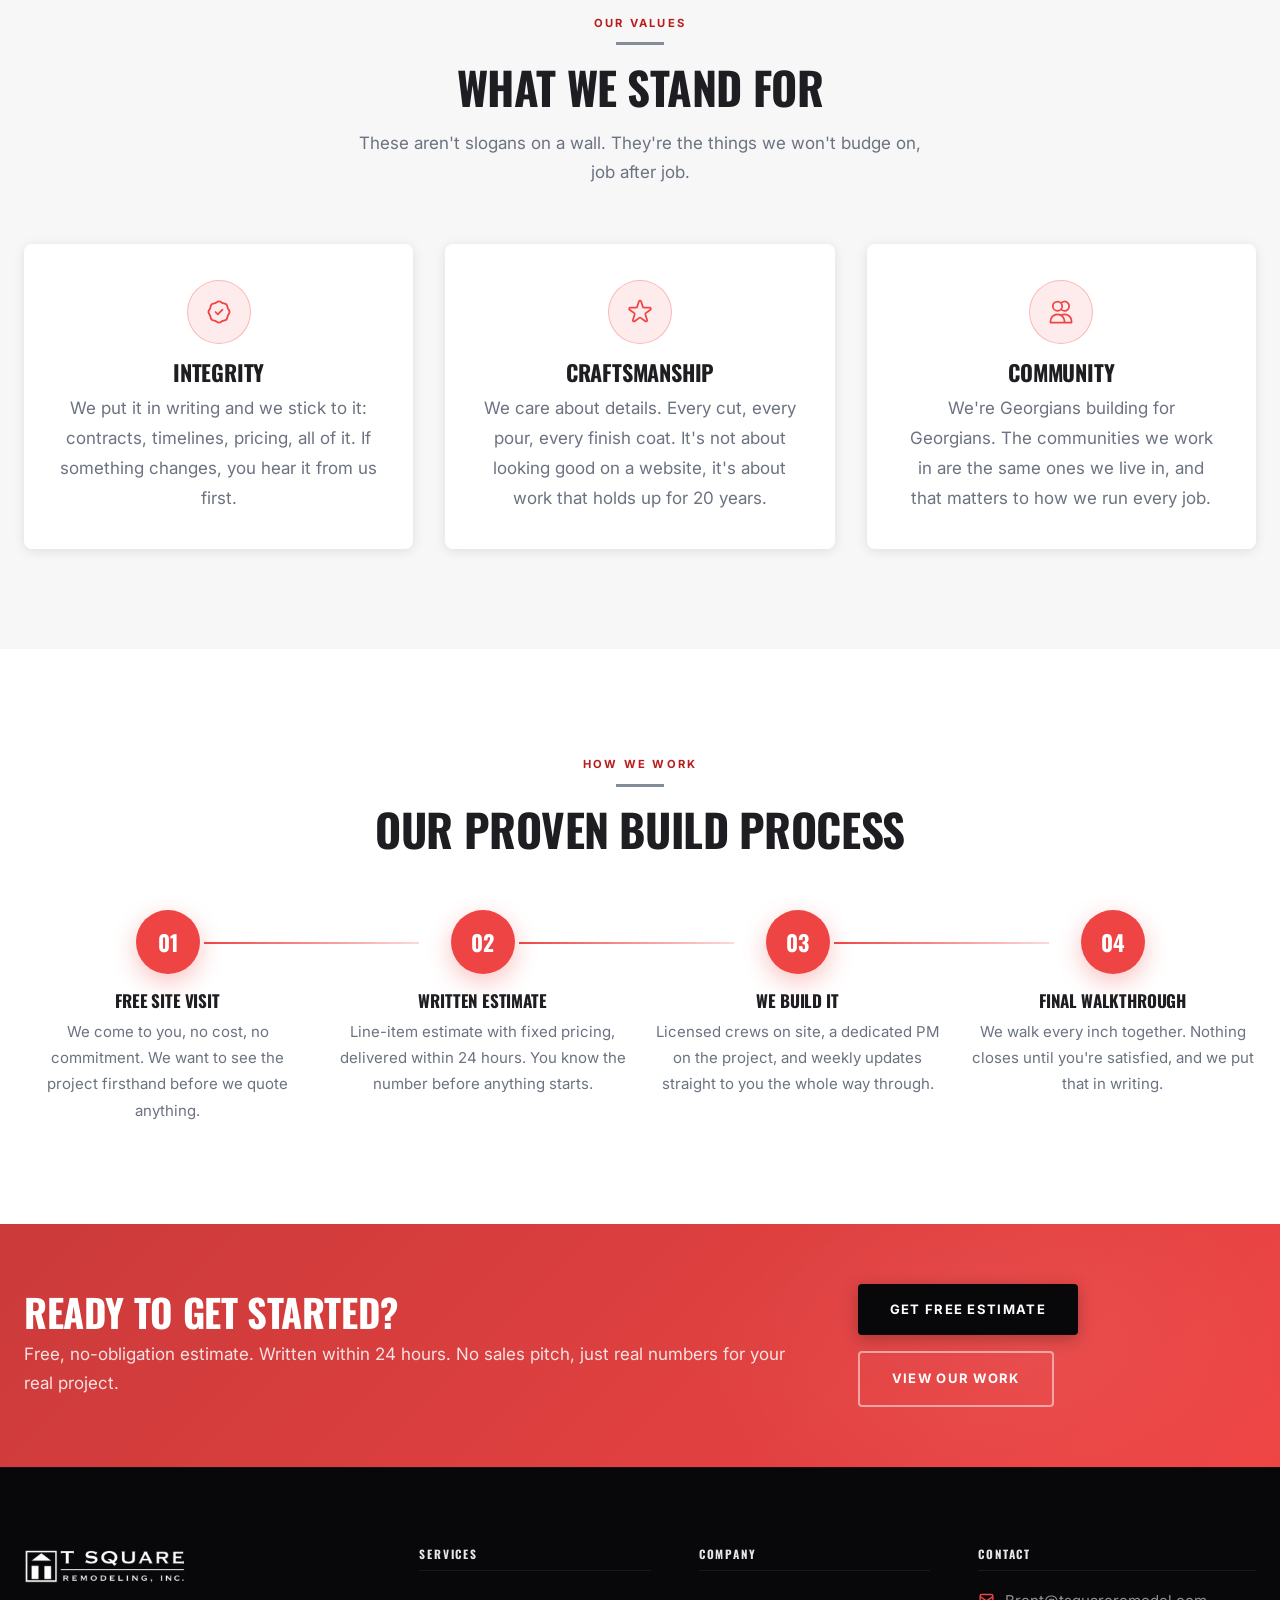
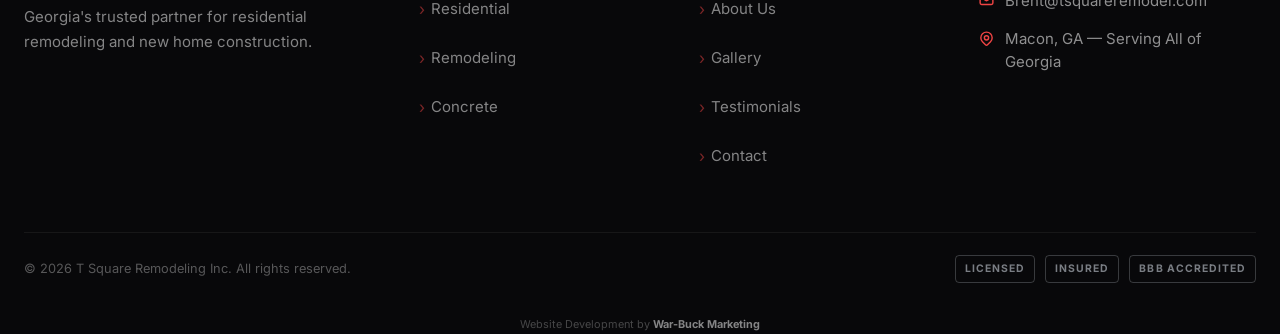
==== commit b860ab59: "Replace favicon with the actual T Square logo mark The favicon was a generic house-silhouette-on-red" ====
--- a/about.html
+++ b/about.html
@@ -4,7 +4,7 @@
   <meta charset="UTF-8" />
   <meta name="viewport" content="width=device-width, initial-scale=1.0" />
   <title>About Us | T Square Remodeling Inc. — Georgia's Trusted Builders</title>
-  <link rel="icon" href="data:image/svg+xml,<svg xmlns='http://www.w3.org/2000/svg' viewBox='0 0 32 32'><rect width='32' height='32' rx='4' fill='%23ef4444'/><path d='M16,6 L3,16 L7,16 L7,27 L13,27 L13,21 L19,21 L19,27 L25,27 L25,16 L29,16 Z' fill='white'/></svg>" />
+  <link rel="icon" href="data:image/svg+xml,<svg xmlns='http://www.w3.org/2000/svg' viewBox='0 0 32 32'><rect width='32' height='32' rx='4' fill='%2308080a'/><path d='M16,4 L7,10 L25,10 Z' fill='white'/><rect x='7' y='15' width='6' height='10' fill='white'/><rect x='19' y='15' width='6' height='10' fill='white'/></svg>" />
   <meta name="description" content="Learn the story behind T Square Remodeling Inc. 30+ years building Georgia communities with integrity, precision, and a relentless commitment to quality." />
   <link rel="canonical" href="https://tsquareremodel.com/about.html" />
   <meta property="og:title" content="About Us | T Square Remodeling Inc. — Georgia's Trusted Builders" />
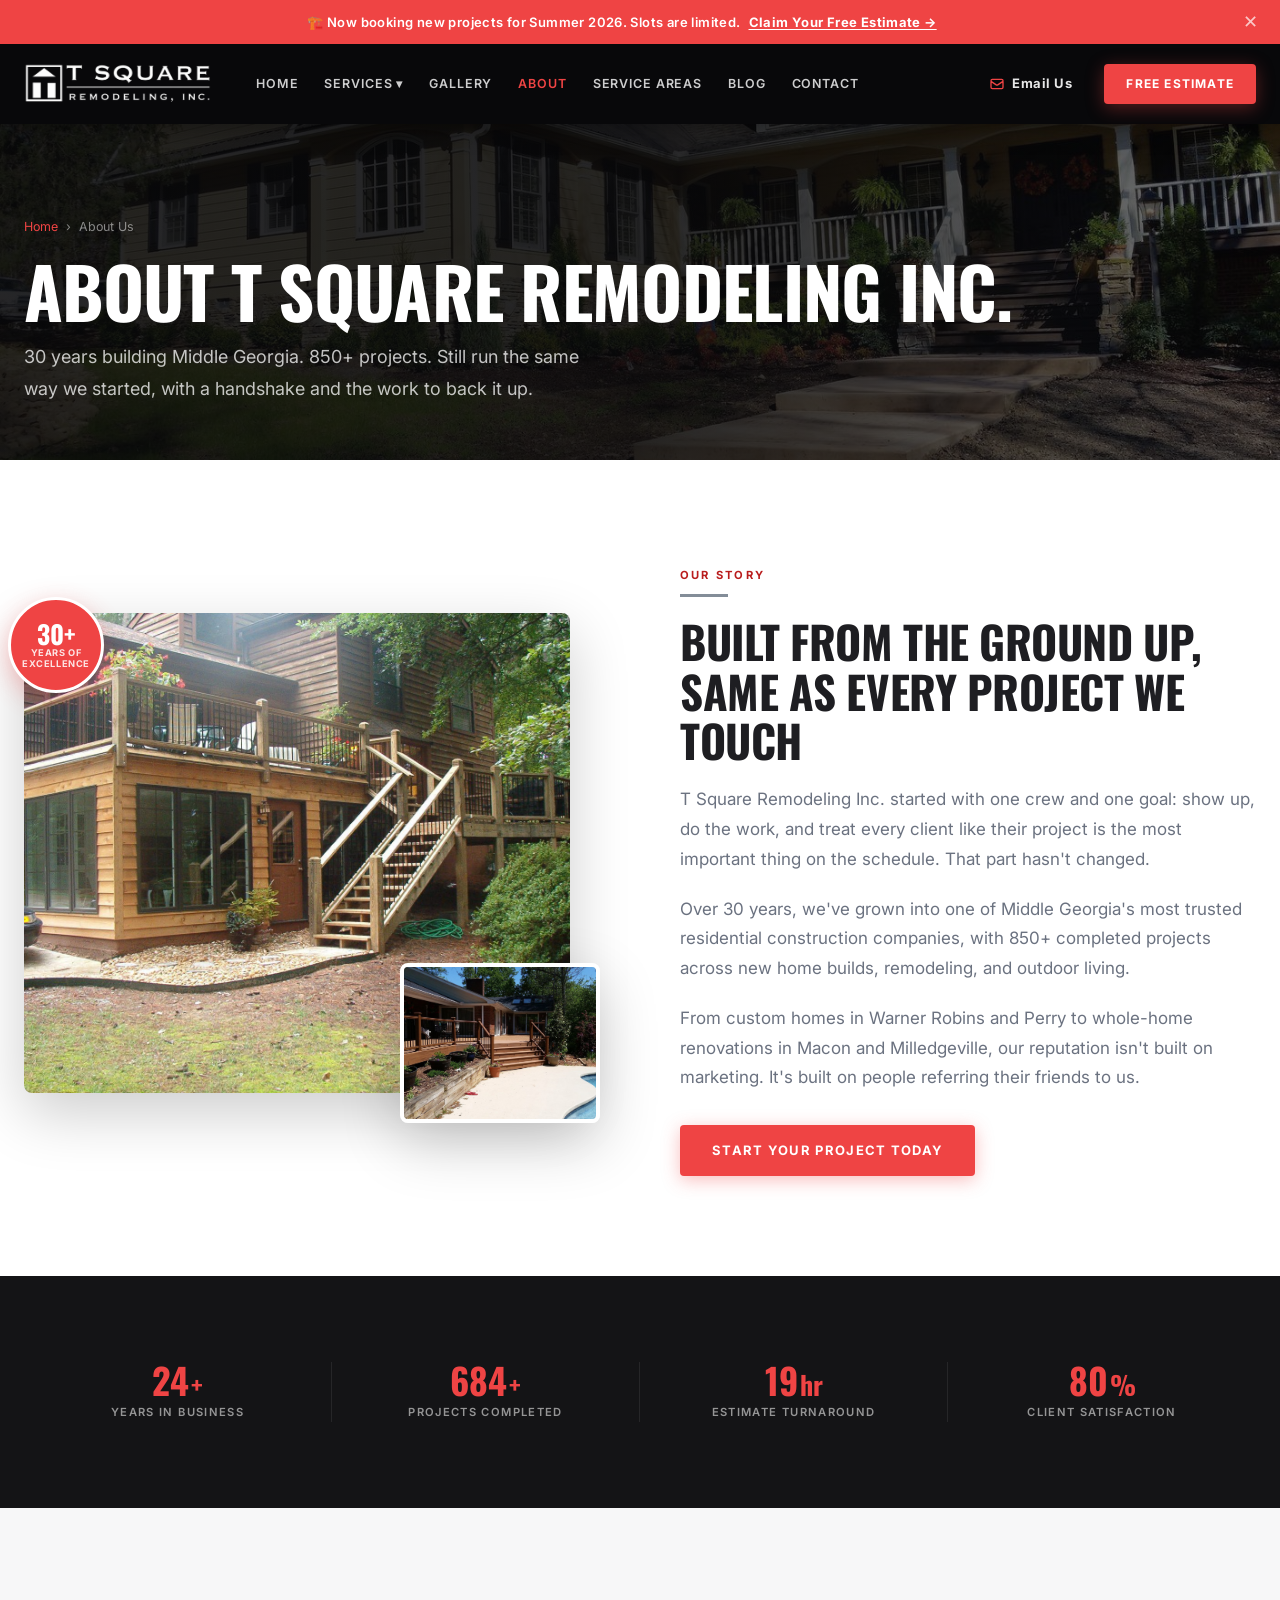
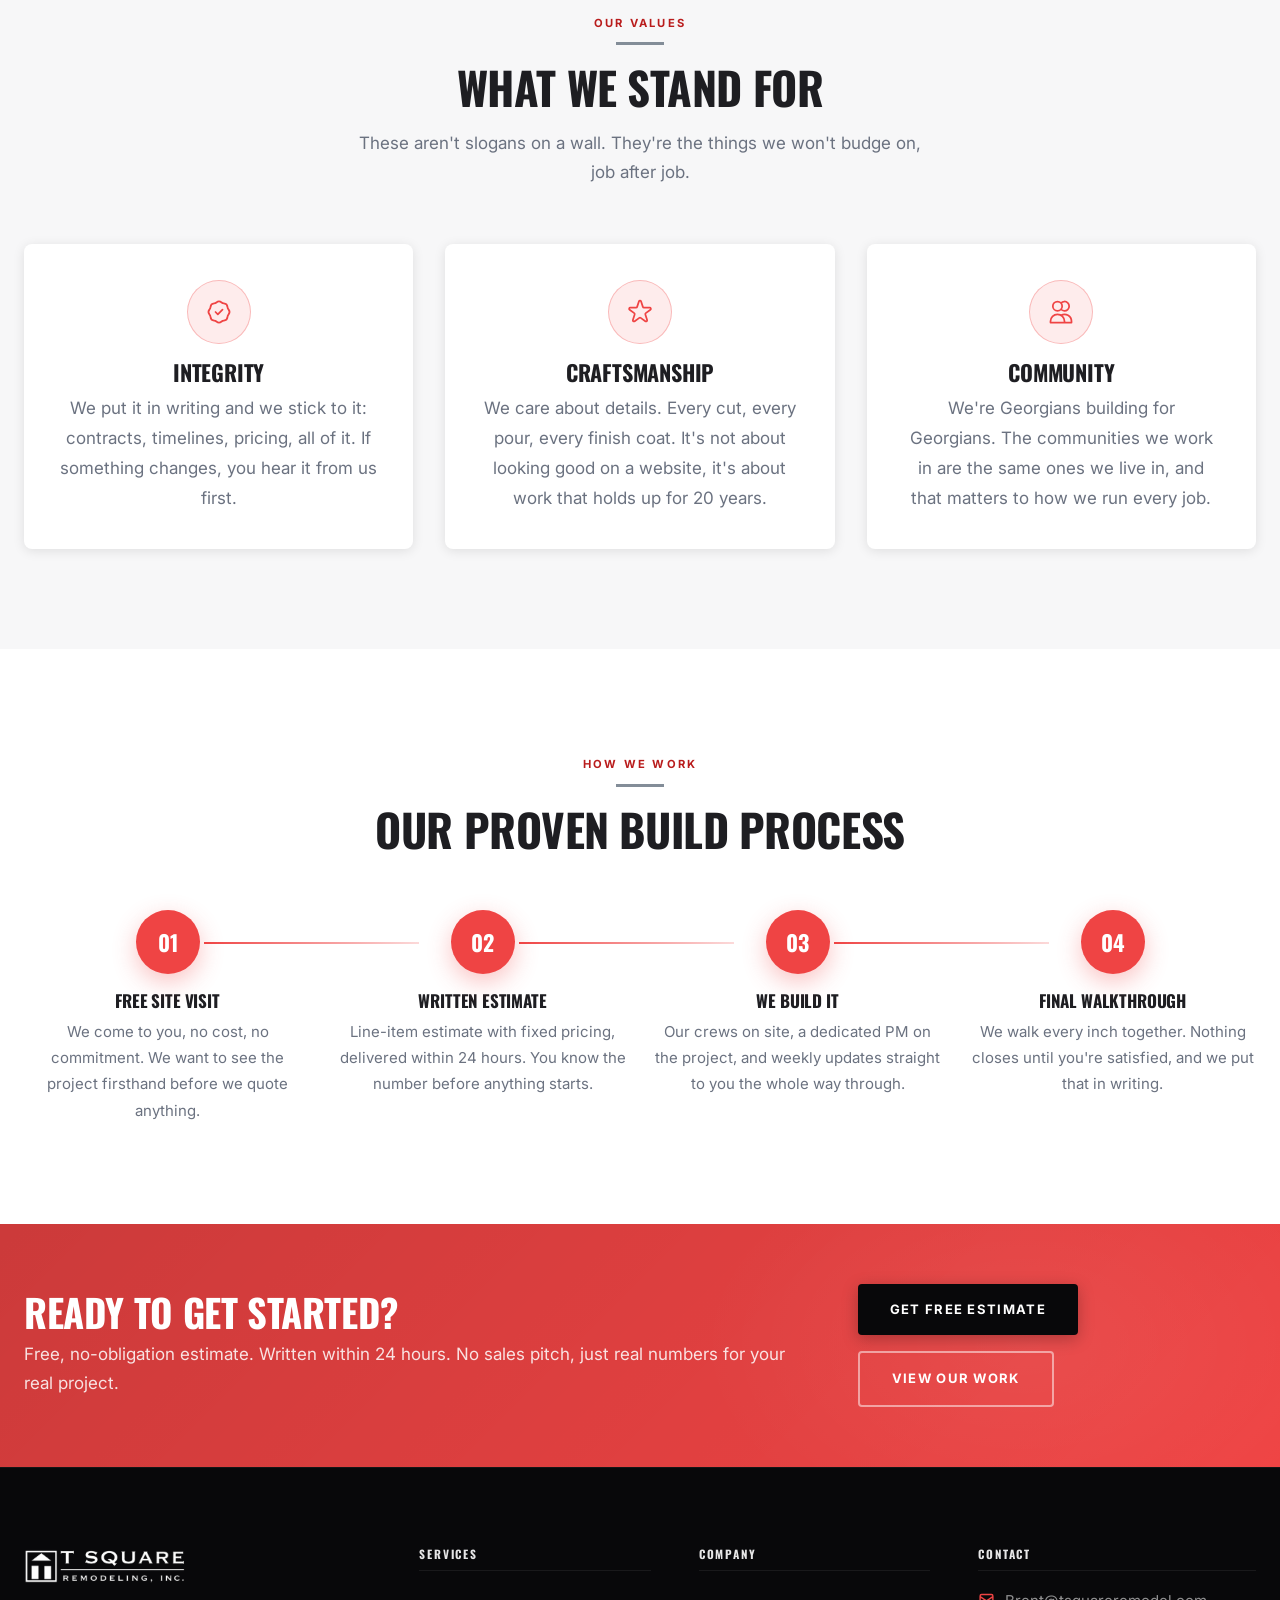
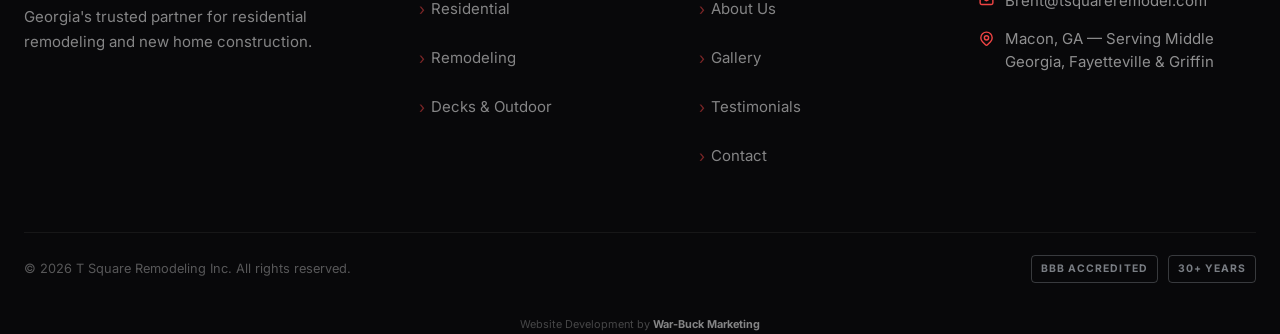
==== commit 17360655: "Brent's service/copy changes: Decks & Outdoor Living rename, remove licensed/insured/warranty claims" ====
--- a/about.html
+++ b/about.html
@@ -34,7 +34,7 @@
         <ul class="dropdown">
           <li><a href="residential.html">Residential Construction</a></li>
           <li><a href="remodeling.html">Remodeling & Renovation</a></li>
-          <li><a href="concrete.html">Concrete & Outdoor</a></li>
+          <li><a href="concrete.html">Decks & Outdoor Living</a></li>
         </ul>
       </li>
       <li><a href="gallery.html">Gallery</a></li>
@@ -50,7 +50,7 @@
 </nav>
 <nav class="mobile-nav" id="mobileNav" aria-label="Mobile navigation">
   <a href="mailto:Brent@tsquareremodel.com" class="mobile-phone"><svg xmlns="http://www.w3.org/2000/svg" fill="none" viewBox="0 0 24 24" stroke="currentColor" stroke-width="2" width="18" height="18"><path stroke-linecap="round" stroke-linejoin="round" d="M3 8l7.89 5.26a2 2 0 002.22 0L21 8M5 19h14a2 2 0 002-2V7a2 2 0 00-2-2H5a2 2 0 00-2 2v10a2 2 0 002 2z"/></svg> Brent@tsquareremodel.com</a>
-  <a href="index.html">Home</a><a href="services.html">Services</a><a href="residential.html">Residential</a><a href="remodeling.html">Remodeling</a><a href="concrete.html">Concrete & Outdoor</a><a href="gallery.html">Gallery</a><a href="about.html">About</a><a href="service-areas.html">Service Areas</a><a href="blog.html">Blog</a><a href="contact.html">Contact</a>
+  <a href="index.html">Home</a><a href="services.html">Services</a><a href="residential.html">Residential</a><a href="remodeling.html">Remodeling</a><a href="concrete.html">Decks & Outdoor Living</a><a href="gallery.html">Gallery</a><a href="about.html">About</a><a href="service-areas.html">Service Areas</a><a href="blog.html">Blog</a><a href="contact.html">Contact</a>
   <a href="contact.html" class="btn btn-red">Get Free Estimate</a>
 </nav>
 
@@ -63,7 +63,7 @@
   <div class="container page-hero-content">
     <div class="breadcrumb"><a href="index.html">Home</a><span>›</span><span>About Us</span></div>
     <h1>About T Square Remodeling Inc.</h1>
-    <p style="color:rgba(255,255,255,0.75); font-size:1.125rem; max-width:560px; margin-top:12px;">30 years building Georgia. 850+ projects. Still run the same way we started, with a handshake and the work to back it up.</p>
+    <p style="color:rgba(255,255,255,0.75); font-size:1.125rem; max-width:560px; margin-top:12px;">30 years building Middle Georgia. 850+ projects. Still run the same way we started, with a handshake and the work to back it up.</p>
   </div>
 </section>
 
@@ -88,8 +88,8 @@
         <span class="silver-bar" style="margin-bottom:20px;"></span>
         <h2 style="margin-bottom:20px;">Built From the Ground Up, Same as Every Project We Touch</h2>
         <p style="margin-bottom:20px;">T Square Remodeling Inc. started with one crew and one goal: show up, do the work, and treat every client like their project is the most important thing on the schedule. That part hasn't changed.</p>
-        <p style="margin-bottom:20px;">Over 30 years, we've grown into one of Georgia's most trusted residential construction companies, with 850+ completed projects across new home builds, remodeling, and concrete work.</p>
-        <p style="margin-bottom:32px;">From custom homes in Warner Robins and Alpharetta to whole-home renovations in Macon and Columbus, our reputation isn't built on marketing. It's built on people referring their friends to us.</p>
+        <p style="margin-bottom:20px;">Over 30 years, we've grown into one of Middle Georgia's most trusted residential construction companies, with 850+ completed projects across new home builds, remodeling, and outdoor living.</p>
+        <p style="margin-bottom:32px;">From custom homes in Warner Robins and Perry to whole-home renovations in Macon and Milledgeville, our reputation isn't built on marketing. It's built on people referring their friends to us.</p>
         <a href="contact.html" class="btn btn-red">Start Your Project Today</a>
       </div>
     </div>
@@ -102,7 +102,7 @@
     <div class="stats-bar">
       <div class="stat-item"><div class="stat-number"><span data-count="30">0</span><span class="suffix">+</span></div><div class="stat-label">Years in Business</div></div>
       <div class="stat-item"><div class="stat-number"><span data-count="850">0</span><span class="suffix">+</span></div><div class="stat-label">Projects Completed</div></div>
-      <div class="stat-item"><div class="stat-number"><span data-count="50">0</span><span class="suffix">+</span></div><div class="stat-label">Georgia Cities Served</div></div>
+      <div class="stat-item"><div class="stat-number"><span data-count="24">0</span><span class="suffix">hr</span></div><div class="stat-label">Estimate Turnaround</div></div>
       <div class="stat-item"><div class="stat-number"><span data-count="99">0</span><span class="suffix">%</span></div><div class="stat-label">Client Satisfaction</div></div>
     </div>
   </div>
@@ -148,7 +148,7 @@
     <div class="process-steps fade-up">
       <div class="process-step"><div class="step-num">01</div><h4>Free Site Visit</h4><p>We come to you, no cost, no commitment. We want to see the project firsthand before we quote anything.</p></div>
       <div class="process-step"><div class="step-num">02</div><h4>Written Estimate</h4><p>Line-item estimate with fixed pricing, delivered within 24 hours. You know the number before anything starts.</p></div>
-      <div class="process-step"><div class="step-num">03</div><h4>We Build It</h4><p>Licensed crews on site, a dedicated PM on the project, and weekly updates straight to you the whole way through.</p></div>
+      <div class="process-step"><div class="step-num">03</div><h4>We Build It</h4><p>Our crews on site, a dedicated PM on the project, and weekly updates straight to you the whole way through.</p></div>
       <div class="process-step"><div class="step-num">04</div><h4>Final Walkthrough</h4><p>We walk every inch together. Nothing closes until you're satisfied, and we put that in writing.</p></div>
     </div>
   </div>
@@ -173,11 +173,11 @@
   <div class="container">
     <div class="footer-grid">
       <div class="footer-brand"><a href="index.html" class="nav-logo"><img src="images/logo.png" alt="T Square Remodeling Inc." width="220" height="52"></a><p>Georgia's trusted partner for residential remodeling and new home construction.</p></div>
-      <div class="footer-col"><h5>Services</h5><ul class="footer-links"><li><a href="residential.html">Residential</a></li><li><a href="remodeling.html">Remodeling</a></li><li><a href="concrete.html">Concrete</a></li></ul></div>
+      <div class="footer-col"><h5>Services</h5><ul class="footer-links"><li><a href="residential.html">Residential</a></li><li><a href="remodeling.html">Remodeling</a></li><li><a href="concrete.html">Decks & Outdoor</a></li></ul></div>
       <div class="footer-col"><h5>Company</h5><ul class="footer-links"><li><a href="about.html">About Us</a></li><li><a href="gallery.html">Gallery</a></li><li><a href="testimonials.html">Testimonials</a></li><li><a href="contact.html">Contact</a></li></ul></div>
-      <div class="footer-col"><h5>Contact</h5><div class="footer-contact-item"><svg xmlns="http://www.w3.org/2000/svg" fill="none" viewBox="0 0 24 24" stroke="currentColor" stroke-width="2"><path stroke-linecap="round" stroke-linejoin="round" d="M3 8l7.89 5.26a2 2 0 002.22 0L21 8M5 19h14a2 2 0 002-2V7a2 2 0 00-2-2H5a2 2 0 00-2 2v10a2 2 0 002 2z"/></svg><a href="mailto:Brent@tsquareremodel.com">Brent@tsquareremodel.com</a></div><div class="footer-contact-item"><svg xmlns="http://www.w3.org/2000/svg" fill="none" viewBox="0 0 24 24" stroke="currentColor" stroke-width="2"><path stroke-linecap="round" stroke-linejoin="round" d="M17.657 16.657L13.414 20.9a1.998 1.998 0 01-2.827 0l-4.244-4.243a8 8 0 1111.314 0z"/><path stroke-linecap="round" stroke-linejoin="round" d="M15 11a3 3 0 11-6 0 3 3 0 016 0z"/></svg><span>Macon, GA — Serving All of Georgia</span></div></div>
+      <div class="footer-col"><h5>Contact</h5><div class="footer-contact-item"><svg xmlns="http://www.w3.org/2000/svg" fill="none" viewBox="0 0 24 24" stroke="currentColor" stroke-width="2"><path stroke-linecap="round" stroke-linejoin="round" d="M3 8l7.89 5.26a2 2 0 002.22 0L21 8M5 19h14a2 2 0 002-2V7a2 2 0 00-2-2H5a2 2 0 00-2 2v10a2 2 0 002 2z"/></svg><a href="mailto:Brent@tsquareremodel.com">Brent@tsquareremodel.com</a></div><div class="footer-contact-item"><svg xmlns="http://www.w3.org/2000/svg" fill="none" viewBox="0 0 24 24" stroke="currentColor" stroke-width="2"><path stroke-linecap="round" stroke-linejoin="round" d="M17.657 16.657L13.414 20.9a1.998 1.998 0 01-2.827 0l-4.244-4.243a8 8 0 1111.314 0z"/><path stroke-linecap="round" stroke-linejoin="round" d="M15 11a3 3 0 11-6 0 3 3 0 016 0z"/></svg><span>Macon, GA — Serving Middle Georgia, Fayetteville & Griffin</span></div></div>
     </div>
-    <div class="footer-bottom"><p>© 2026 T Square Remodeling Inc. All rights reserved.</p><div class="footer-badges"><span class="badge">Licensed</span><span class="badge">Insured</span><span class="badge">BBB Accredited</span></div></div><div class="dev-credit"><p>Website Development by <a href="https://warbuckmarketing.com" target="_blank" rel="noopener">War-Buck Marketing</a></p></div>
+    <div class="footer-bottom"><p>© 2026 T Square Remodeling Inc. All rights reserved.</p><div class="footer-badges"><span class="badge">BBB Accredited</span><span class="badge">30+ Years</span></div></div><div class="dev-credit"><p>Website Development by <a href="https://warbuckmarketing.com" target="_blank" rel="noopener">War-Buck Marketing</a></p></div>
   </div>
 </footer>
 <div class="sticky-mobile">
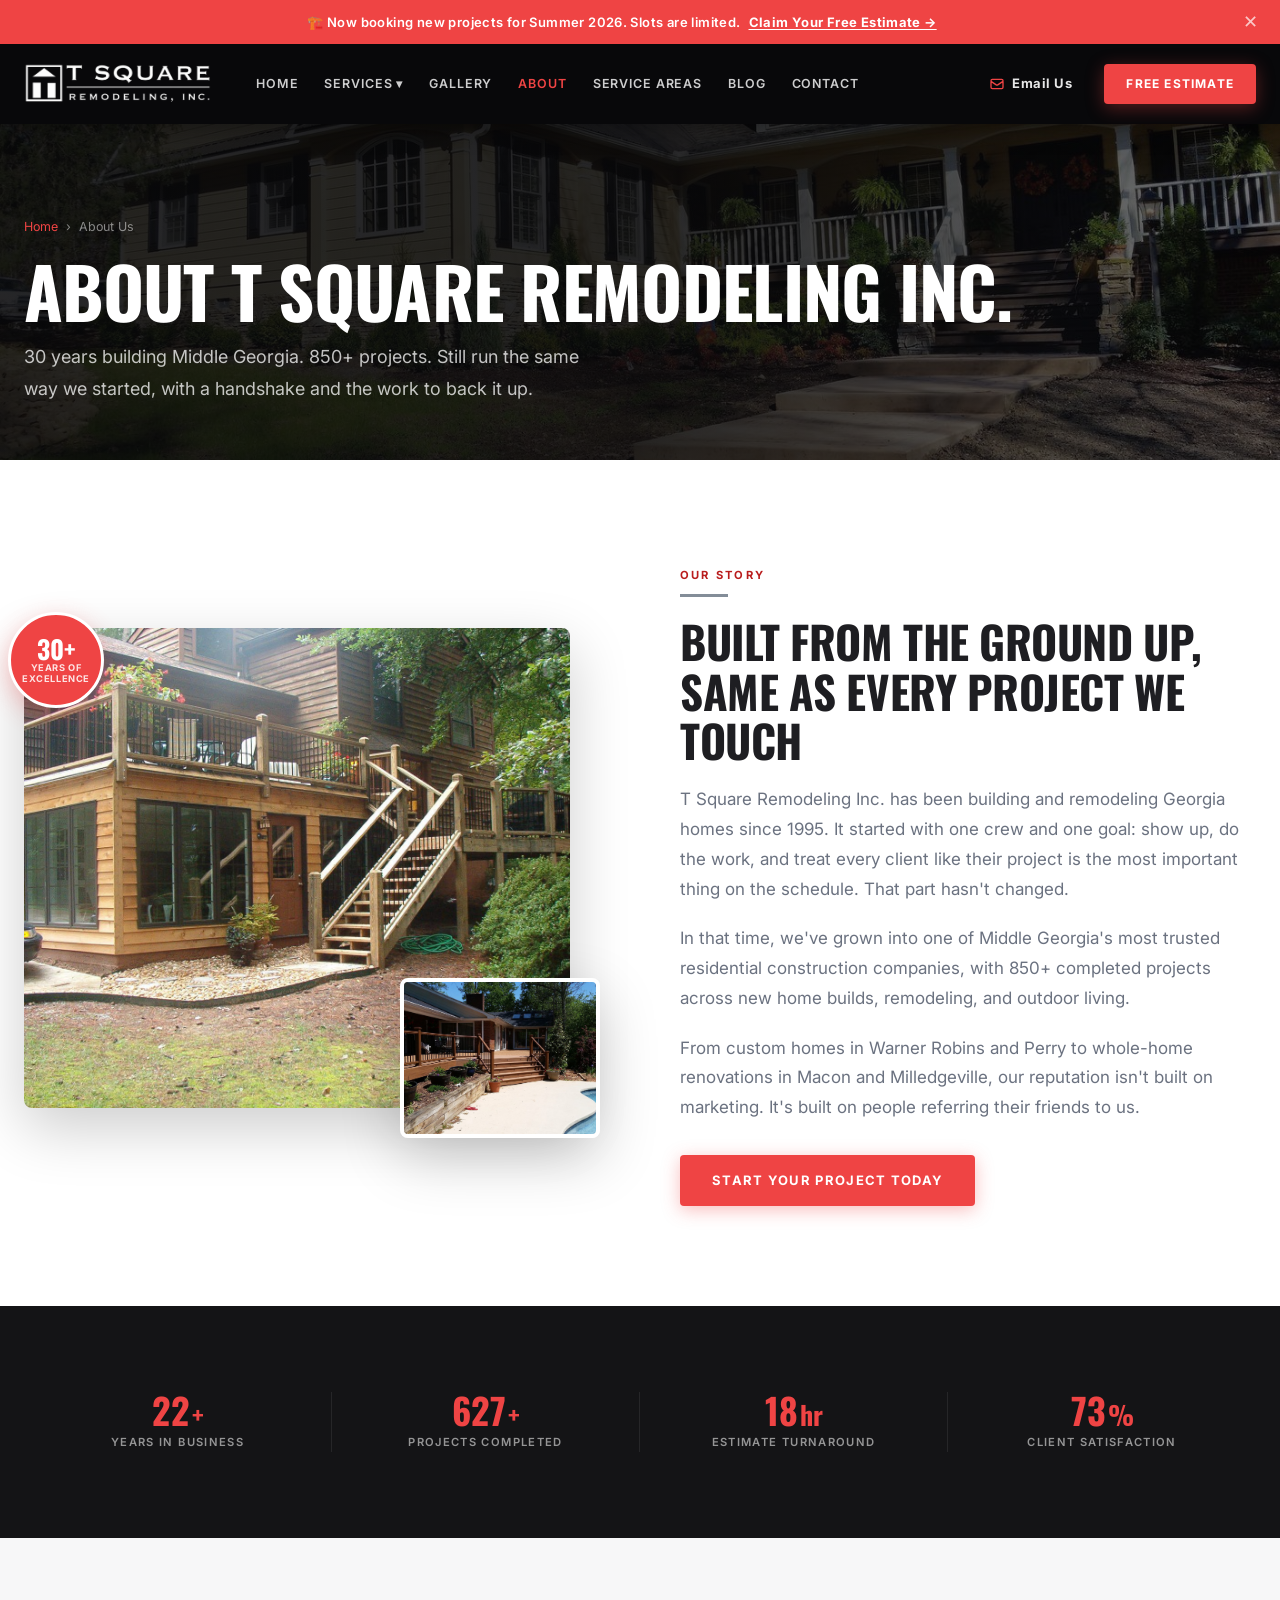
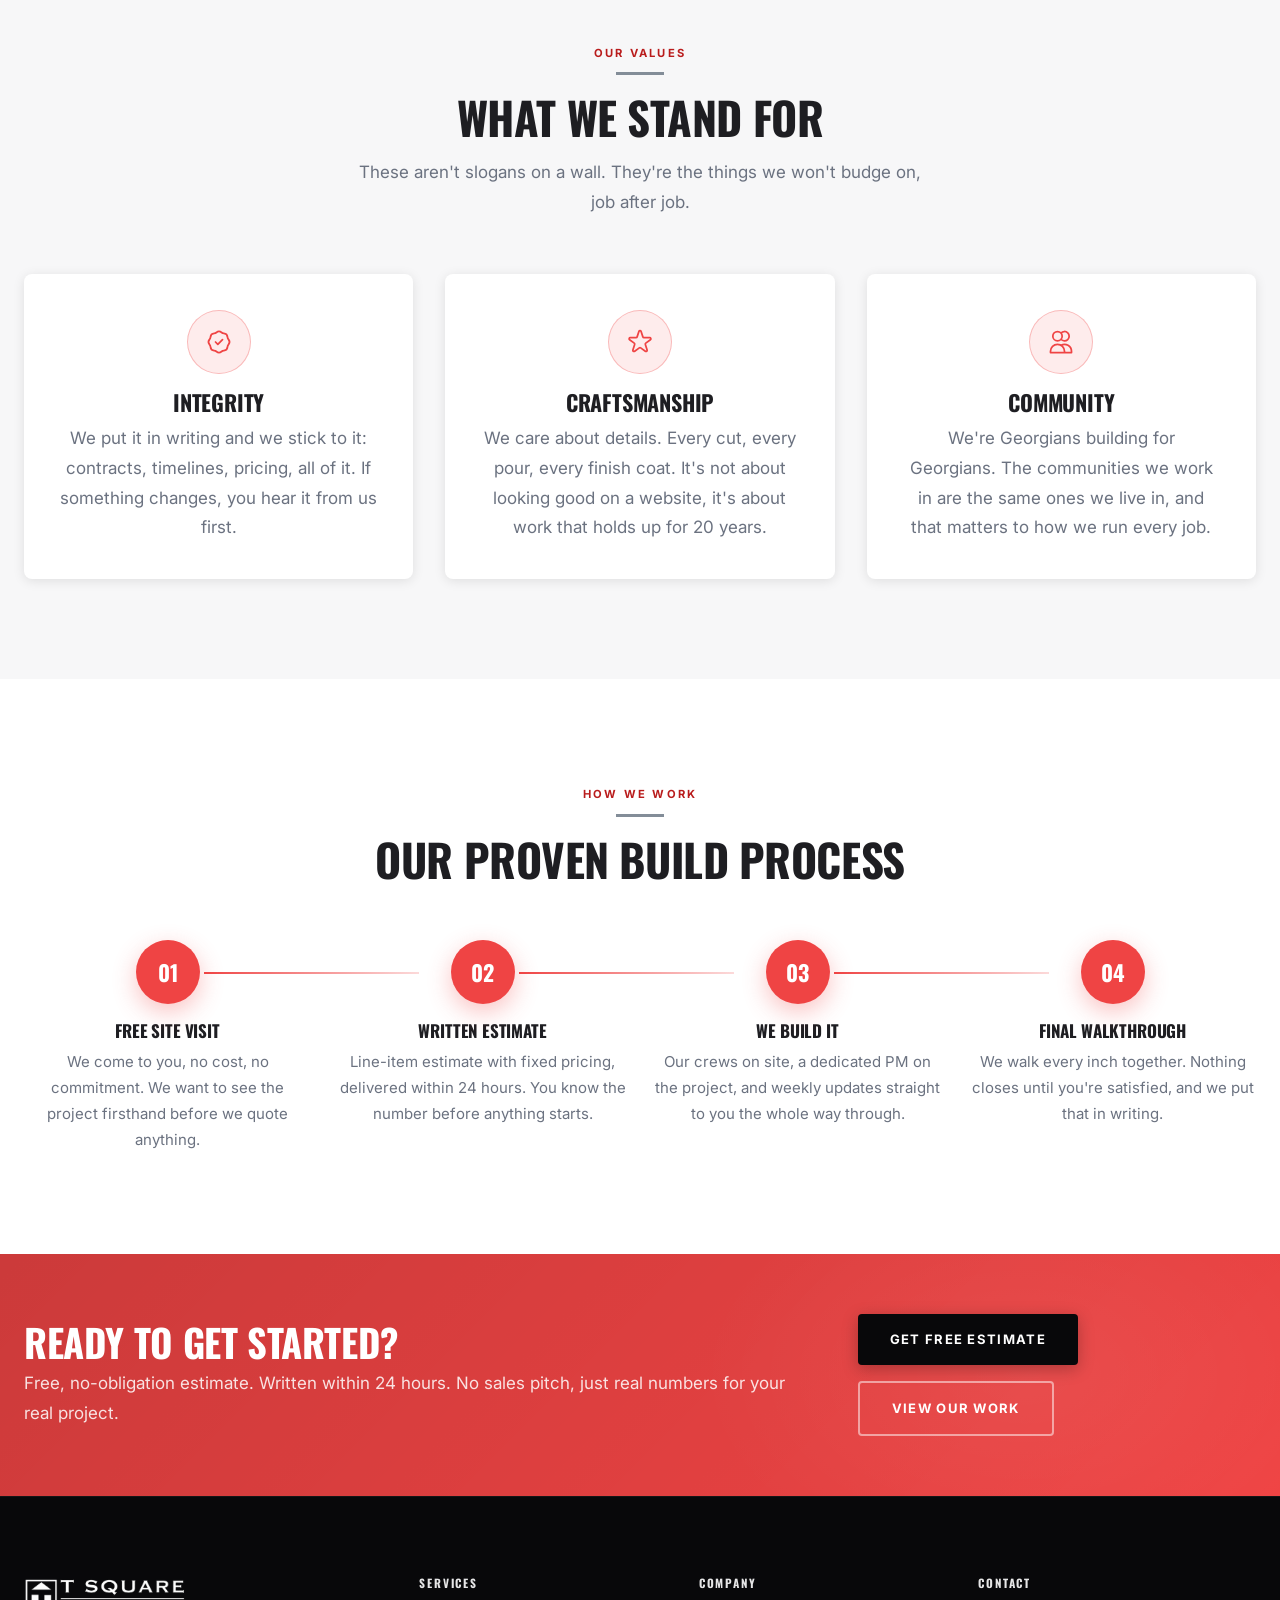
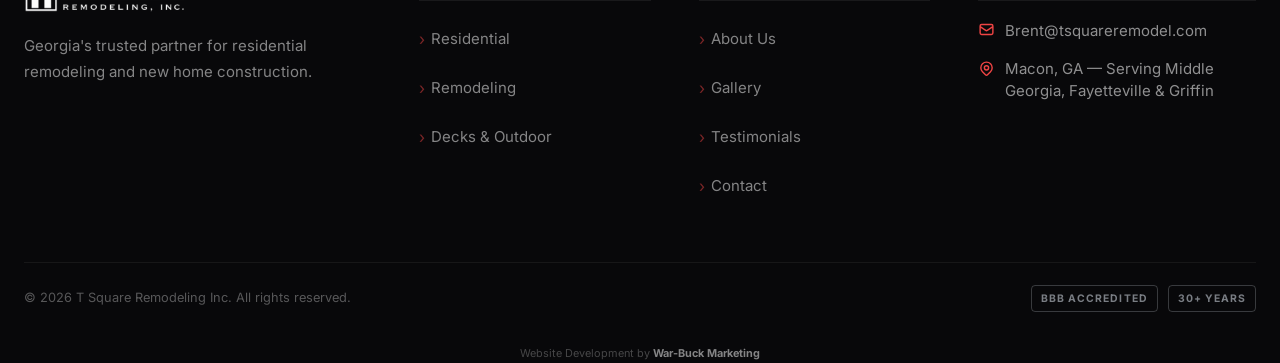
==== commit 472a869d: "Weave Brent's founding story into About page; fix OG image paths and schema - Add "Since 1995" found" ====
--- a/about.html
+++ b/about.html
@@ -11,7 +11,7 @@
   <meta property="og:description" content="Learn the story behind T Square Remodeling Inc. 30+ years building Georgia communities with integrity, precision, and a relentless commitment to quality." />
   <meta property="og:url" content="https://tsquareremodel.com/about.html" />
   <meta property="og:type" content="website" />
-  <meta property="og:image" content="images/outdoor-living-3.jpg" />
+  <meta property="og:image" content="https://tsquareremodel.com/images/outdoor-living-3.jpg" />
   <link rel="preconnect" href="https://fonts.googleapis.com" />
   <link rel="preconnect" href="https://fonts.gstatic.com" crossorigin />
   <link rel="preconnect" href="https://images.unsplash.com" />
@@ -87,8 +87,8 @@
         <span class="eyebrow">Our Story</span>
         <span class="silver-bar" style="margin-bottom:20px;"></span>
         <h2 style="margin-bottom:20px;">Built From the Ground Up, Same as Every Project We Touch</h2>
-        <p style="margin-bottom:20px;">T Square Remodeling Inc. started with one crew and one goal: show up, do the work, and treat every client like their project is the most important thing on the schedule. That part hasn't changed.</p>
-        <p style="margin-bottom:20px;">Over 30 years, we've grown into one of Middle Georgia's most trusted residential construction companies, with 850+ completed projects across new home builds, remodeling, and outdoor living.</p>
+        <p style="margin-bottom:20px;">T Square Remodeling Inc. has been building and remodeling Georgia homes since 1995. It started with one crew and one goal: show up, do the work, and treat every client like their project is the most important thing on the schedule. That part hasn't changed.</p>
+        <p style="margin-bottom:20px;">In that time, we've grown into one of Middle Georgia's most trusted residential construction companies, with 850+ completed projects across new home builds, remodeling, and outdoor living.</p>
         <p style="margin-bottom:32px;">From custom homes in Warner Robins and Perry to whole-home renovations in Macon and Milledgeville, our reputation isn't built on marketing. It's built on people referring their friends to us.</p>
         <a href="contact.html" class="btn btn-red">Start Your Project Today</a>
       </div>
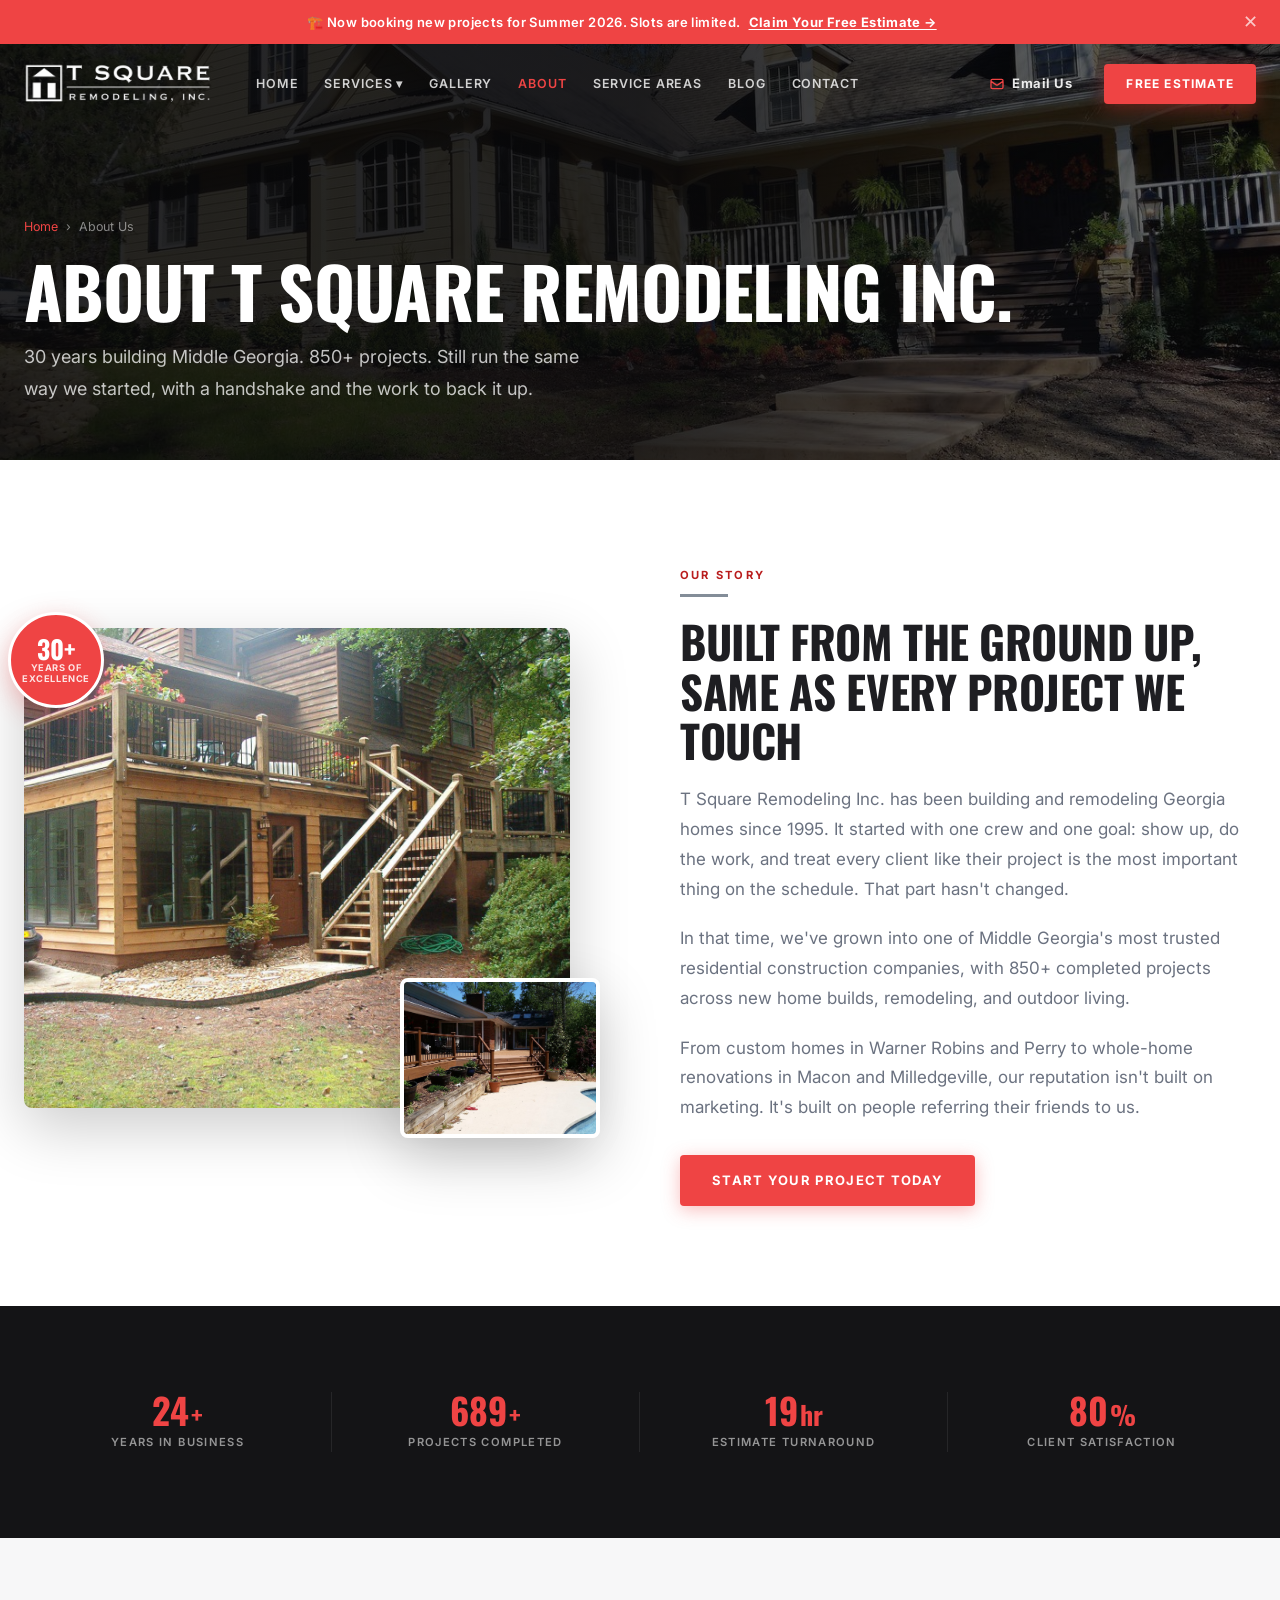
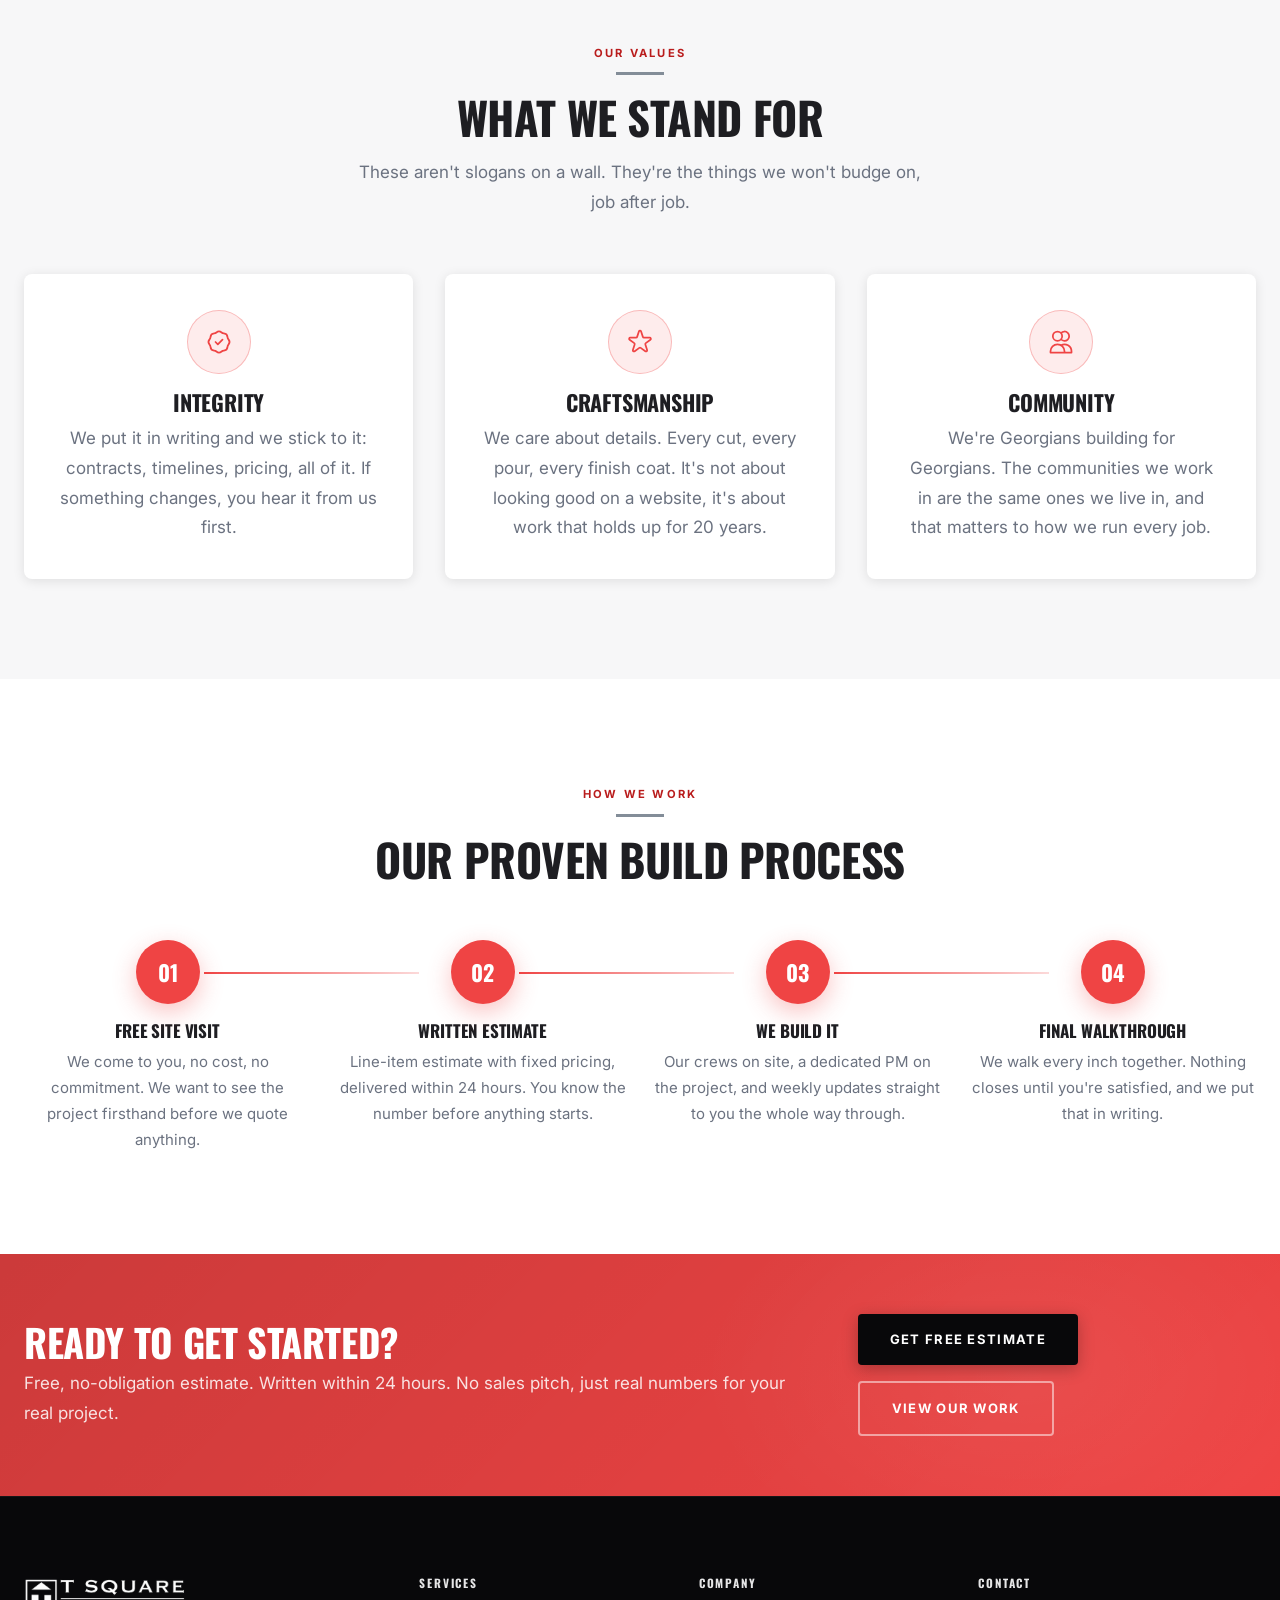
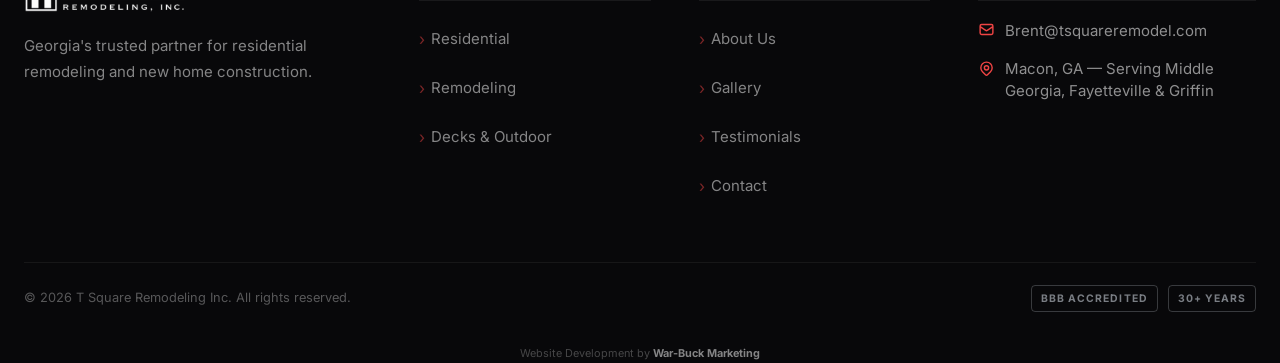
==== commit e433363a: "Make nav transparent-over-hero on all pages, matching homepage behavior Every inner page had a solid" ====
--- a/about.html
+++ b/about.html
@@ -25,7 +25,7 @@
   <a href="contact.html">Claim Your Free Estimate →</a>
   <button class="announce-close" aria-label="Close announcement">✕</button>
 </div>
-<nav class="nav solid" id="mainNav">
+<nav class="nav transparent" id="mainNav">
   <div class="container nav-inner">
     <a href="index.html" class="nav-logo"><img src="images/logo.png" alt="T Square Remodeling Inc." width="220" height="52"></a>
     <ul class="nav-links">
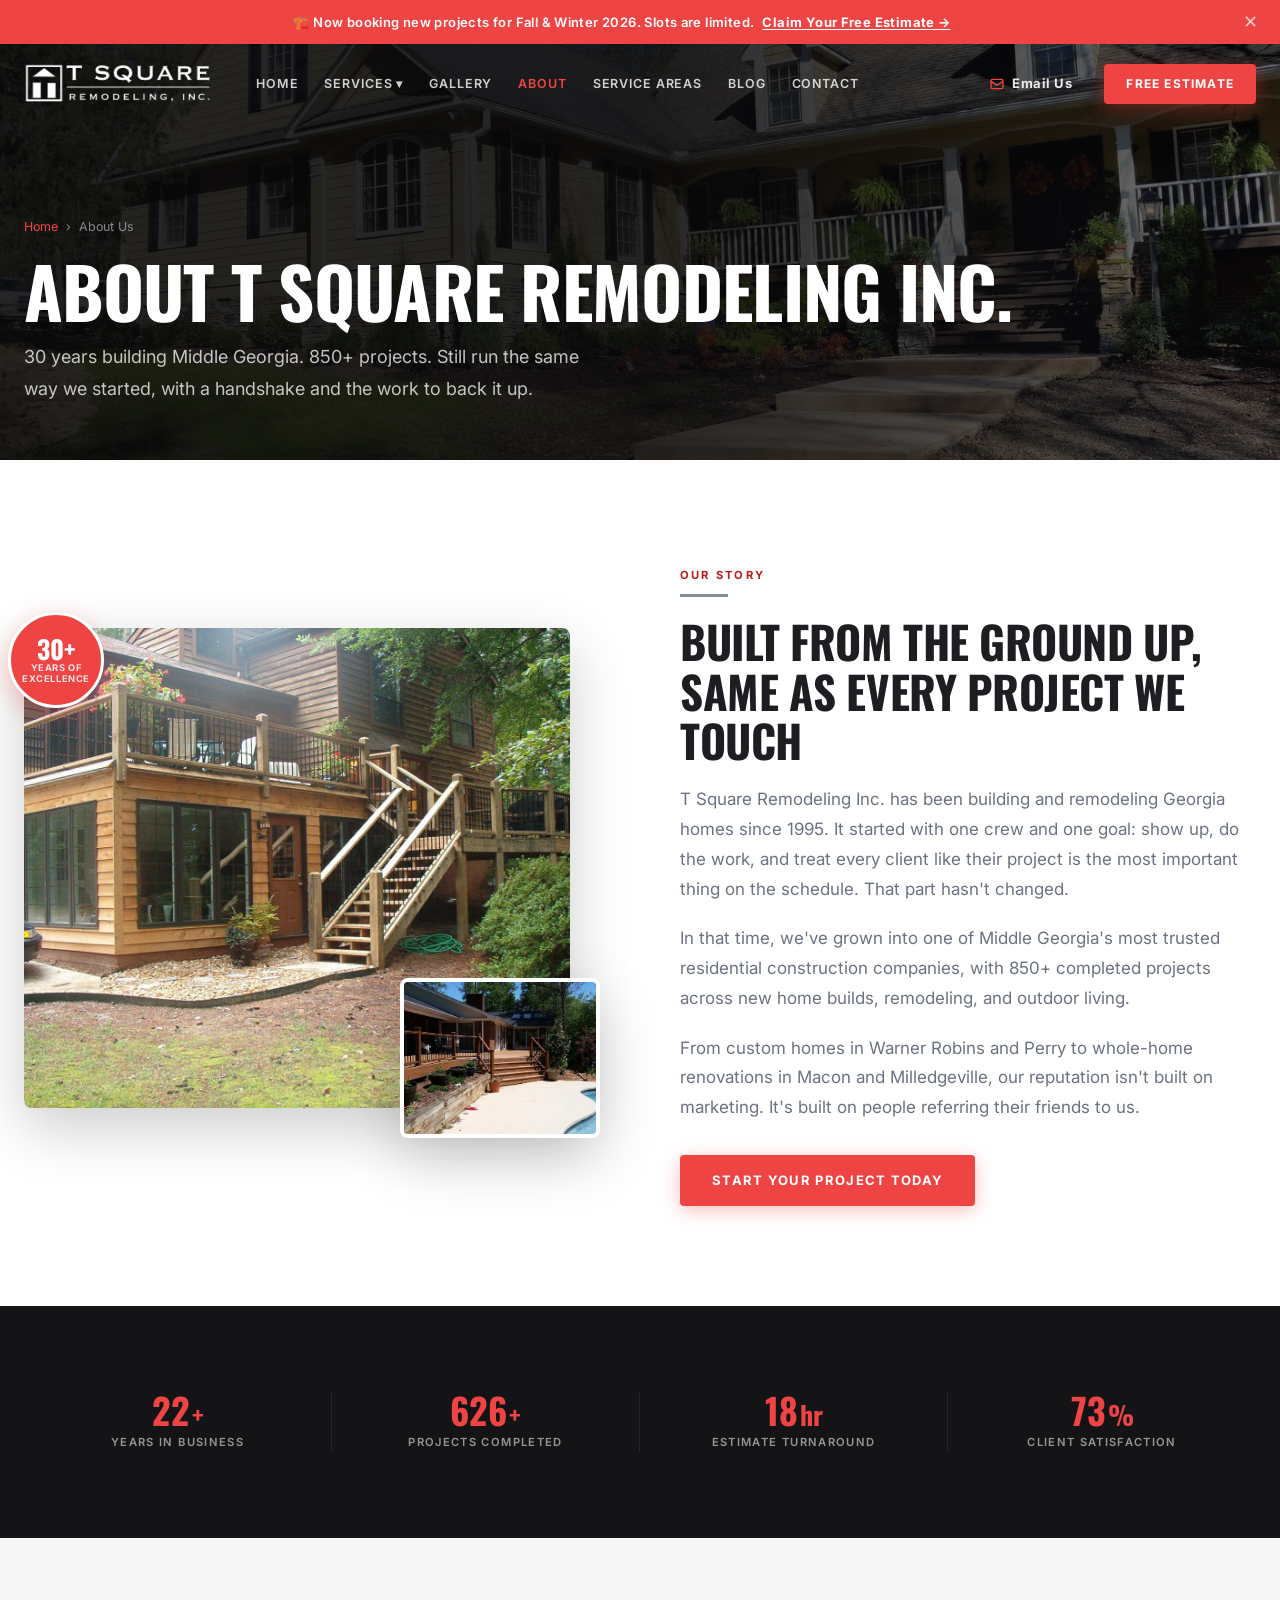
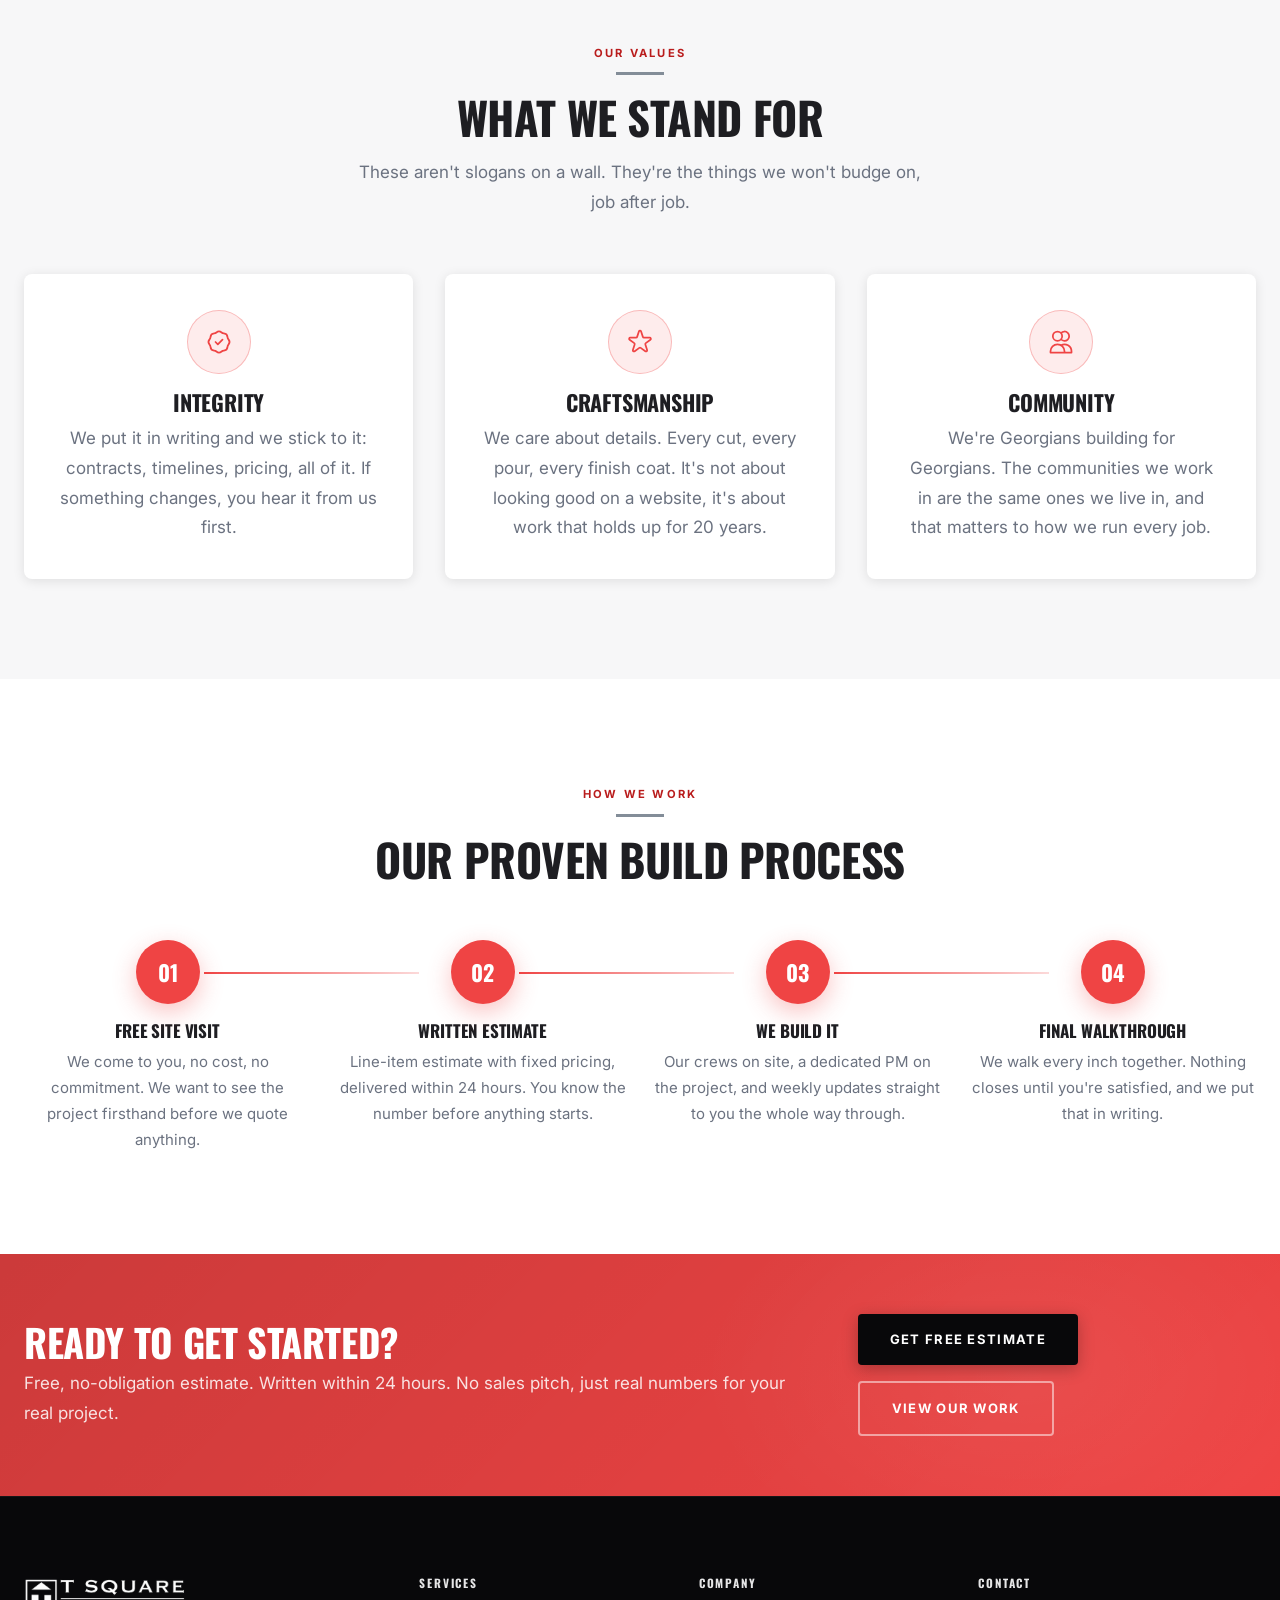
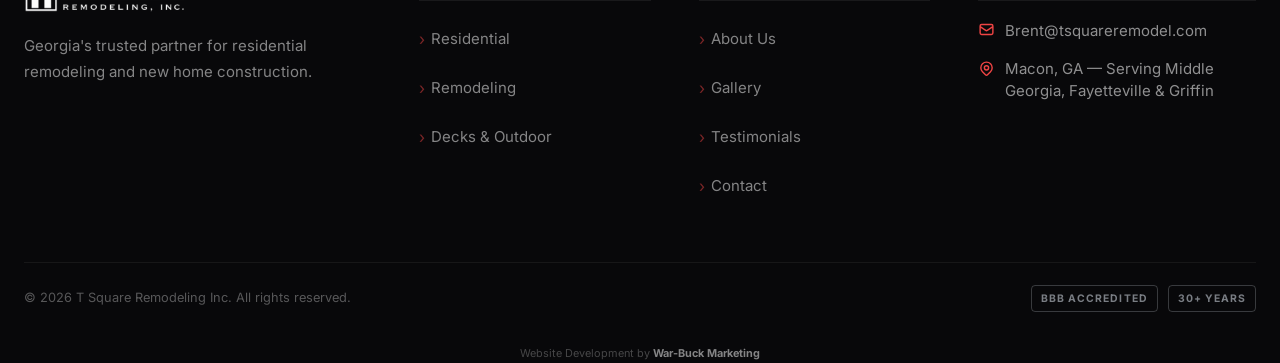
==== commit d715d38d: "Update announcement bar for Fall & Winter 2026 booking season Co-Authored-By: Claude Opus 5 <noreply" ====
--- a/about.html
+++ b/about.html
@@ -21,7 +21,7 @@
 <body>
 
 <div class="announce-bar" role="banner">
-  <span>🏗️ Now booking new projects for Summer 2026. Slots are limited.</span>
+  <span>🏗️ Now booking new projects for Fall & Winter 2026. Slots are limited.</span>
   <a href="contact.html">Claim Your Free Estimate →</a>
   <button class="announce-close" aria-label="Close announcement">✕</button>
 </div>
--- a/css/styles.css
+++ b/css/styles.css
@@ -227,6 +227,11 @@
   justify-content: center;
 }
 .announce-close:hover { color: white; }
+/* Fallback offsets for before initAnnounceBar() measures the real height
+   (and for JS-off). The bar wraps as the viewport narrows; main.js keeps
+   --announce-h exact from there on. */
+@media (max-width: 720px) { :root { --announce-h: 58px; } }
+@media (max-width: 500px) { :root { --announce-h: 76px; } }
 .has-announce .nav { top: var(--announce-h); }
 .has-announce .hero { padding-top: calc(var(--nav-h) + var(--announce-h)); }
 .has-announce .page-hero { padding-top: calc(var(--nav-h) + var(--announce-h)); }
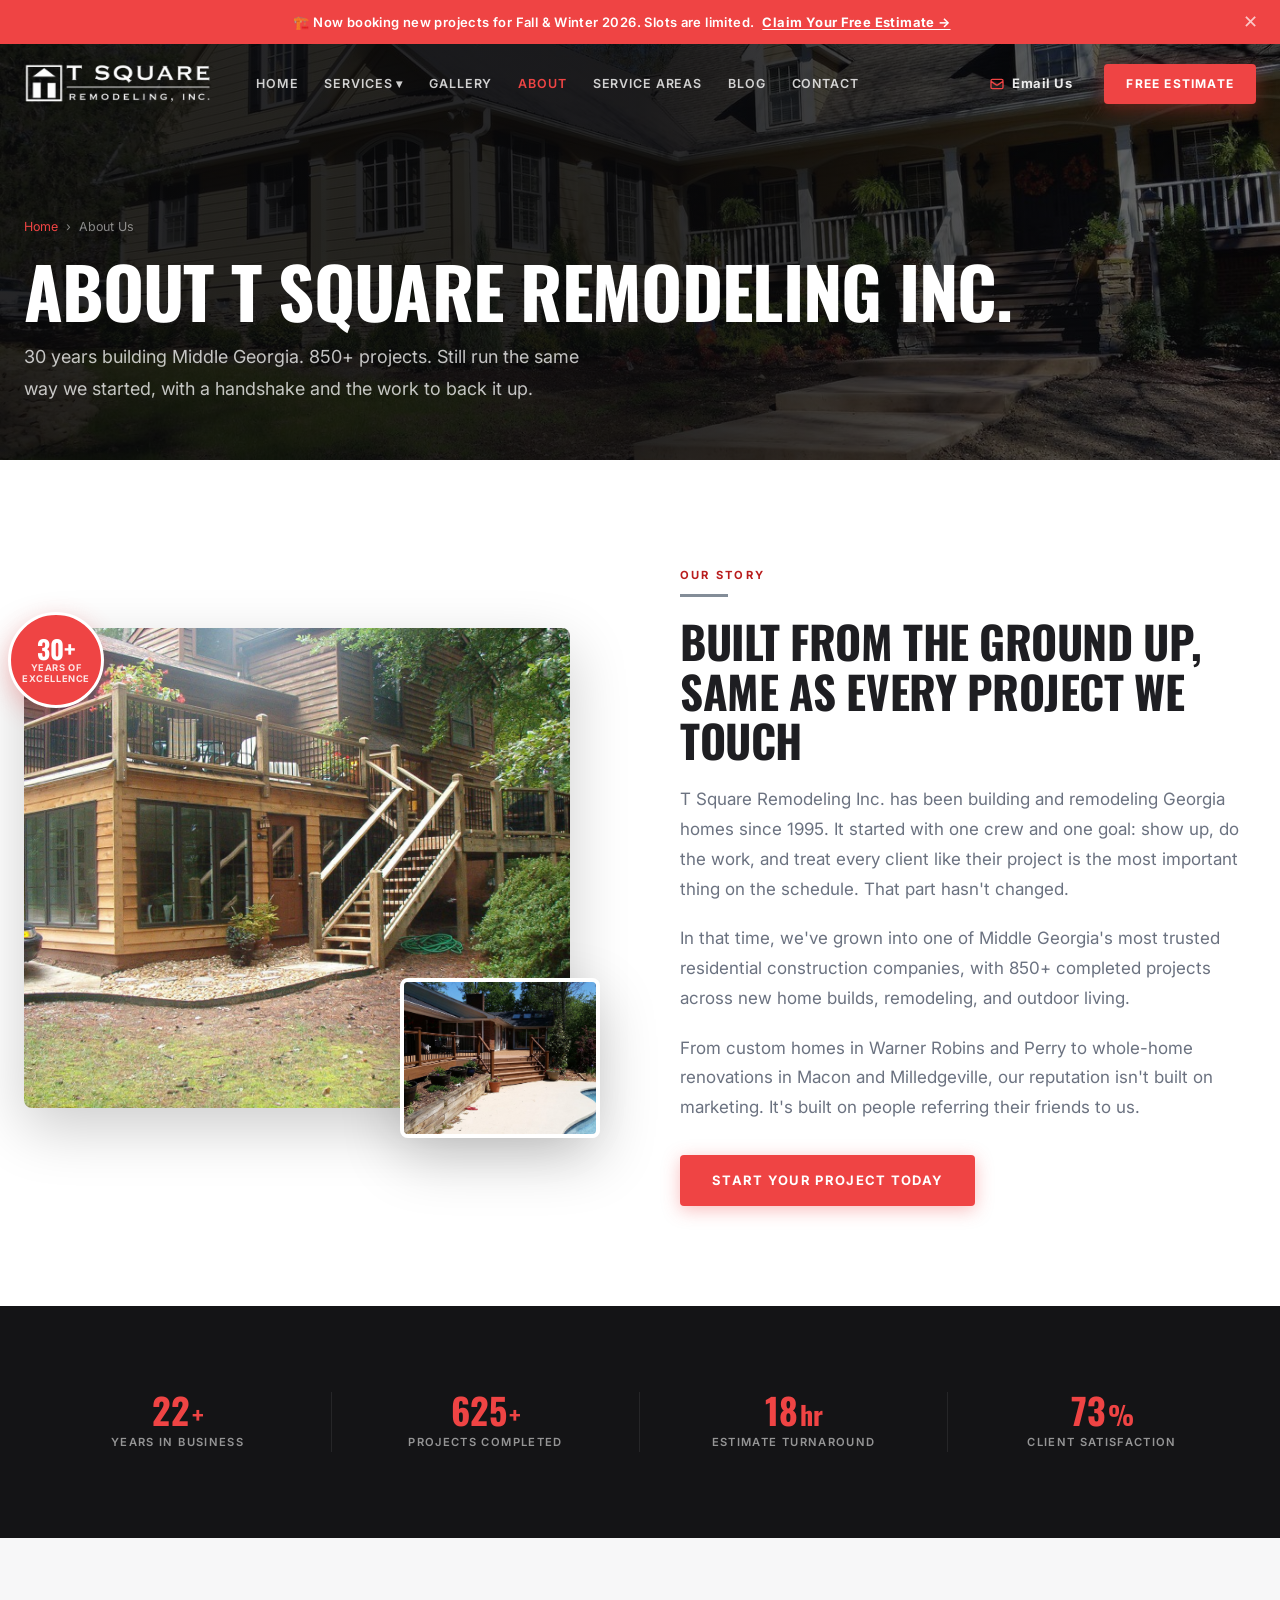
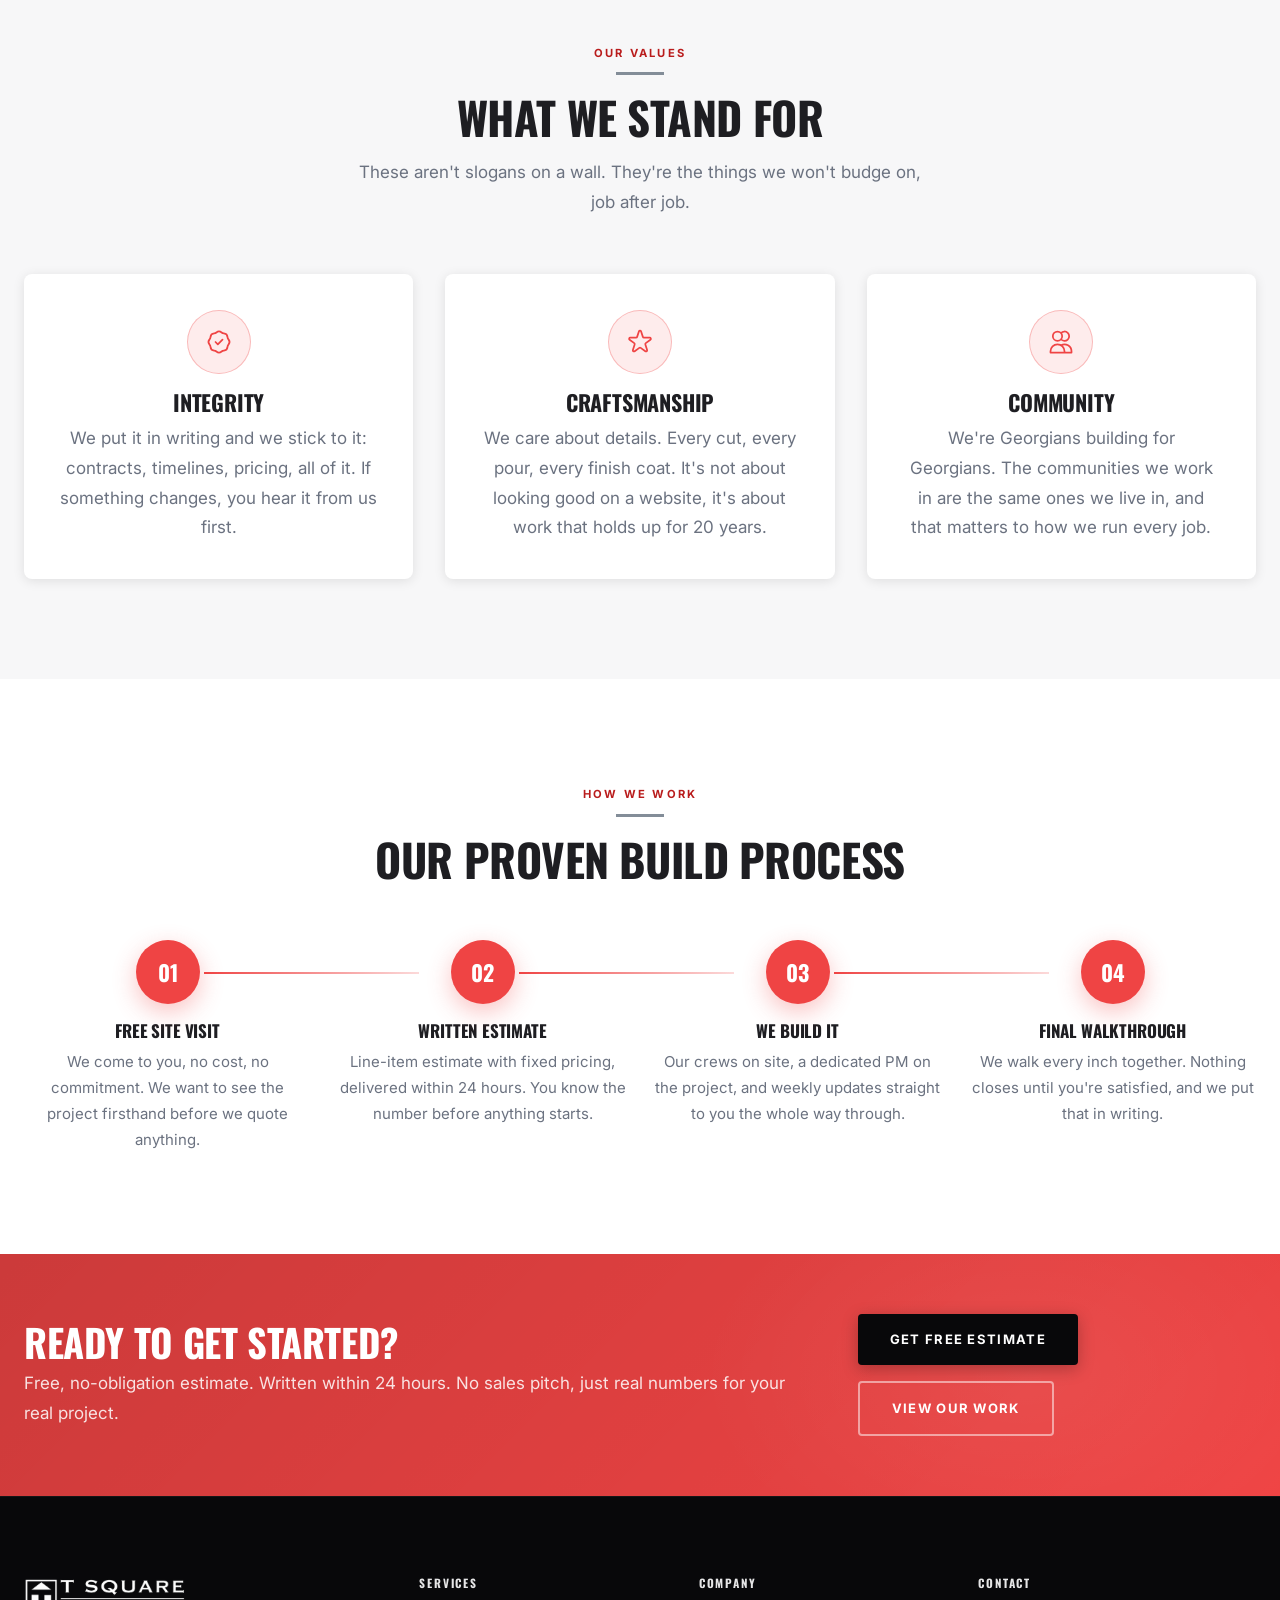
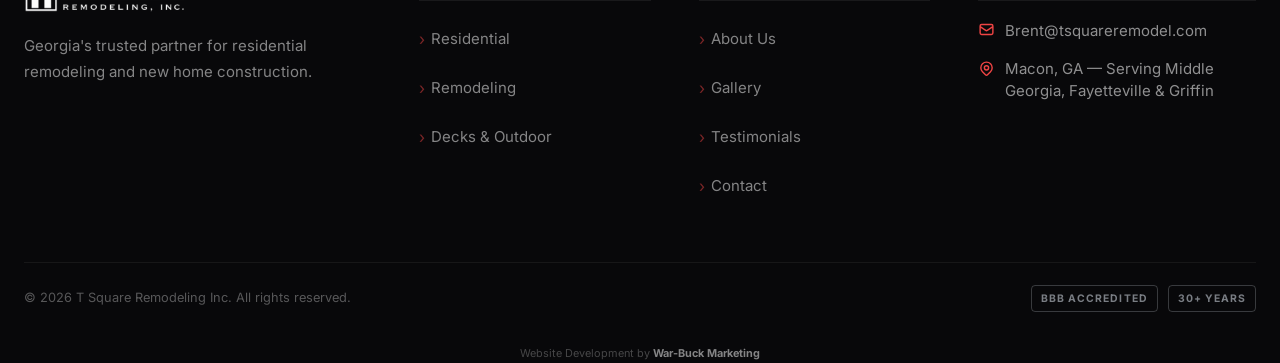
==== commit f6891621: "Add branded link-preview image sitewide Co-Authored-By: Claude Opus 5.5 <noreply@anthropic.com>" ====
--- a/about.html
+++ b/about.html
@@ -11,7 +11,11 @@
   <meta property="og:description" content="Learn the story behind T Square Remodeling Inc. 30+ years building Georgia communities with integrity, precision, and a relentless commitment to quality." />
   <meta property="og:url" content="https://tsquareremodel.com/about.html" />
   <meta property="og:type" content="website" />
-  <meta property="og:image" content="https://tsquareremodel.com/images/outdoor-living-3.jpg" />
+  <meta property="og:image" content="https://tsquareremodel.com/images/og-share.jpg" />
+  <meta property="og:image:width" content="1200" />
+  <meta property="og:image:height" content="630" />
+  <meta property="og:image:alt" content="T Square Remodeling, Inc. Remodeling, decks and outdoor living in Middle Georgia, Fayetteville and Griffin. Since 1995." />
+  <meta name="twitter:image" content="https://tsquareremodel.com/images/og-share.jpg" />
   <link rel="preconnect" href="https://fonts.googleapis.com" />
   <link rel="preconnect" href="https://fonts.gstatic.com" crossorigin />
   <link rel="preconnect" href="https://images.unsplash.com" />
--- a/css/styles.css
+++ b/css/styles.css
@@ -1711,6 +1711,247 @@
   max-width: 640px;
   margin-left: auto;
   margin-right: auto;
+}
+
+/* ─── 28c. PROJECT STORY (featured job write-ups) ───────────── */
+.ps-head {
+  display: grid;
+  grid-template-columns: minmax(0, 1.05fr) minmax(0, 1fr);
+  gap: 24px 64px;
+  align-items: end;
+  margin-bottom: 40px;
+}
+.ps-head h2 { text-wrap: balance; }
+.ps-kicker {
+  font-family: var(--font-heading);
+  font-size: clamp(1rem, 1.3vw, 1.25rem);
+  font-weight: 600;
+  line-height: 1.2;
+  letter-spacing: 0.02em;
+  text-transform: uppercase;
+  color: var(--red-ink);
+  margin-bottom: 14px;
+}
+.section-dark .ps-head h2 { color: var(--white); }
+.section-dark .ps-kicker { color: var(--red-light); }
+.ps-intro p { max-width: 60ch; text-wrap: pretty; }
+.section-dark .ps-intro p { color: rgba(255,255,255,0.72); line-height: 1.8; }
+.ps-scope {
+  list-style: none;
+  display: flex;
+  flex-wrap: wrap;
+  gap: 8px;
+  margin-top: 22px;
+}
+.ps-scope li {
+  font-size: 0.8125rem;
+  font-weight: 600;
+  line-height: 1.3;
+  color: var(--dark);
+  padding: 7px 12px;
+  border: 1px solid var(--light-gray);
+  border-radius: var(--radius);
+  background: var(--white);
+}
+.section-dark .ps-scope li {
+  color: rgba(255,255,255,0.86);
+  border-color: rgba(255,255,255,0.14);
+  background: rgba(255,255,255,0.04);
+}
+
+/* Shared photo frame: caption sits on the photo, whole frame opens the lightbox */
+.ps-frame {
+  position: relative;
+  margin: 0;
+  overflow: hidden;
+  border-radius: var(--radius-md);
+  background: var(--steel);
+  cursor: zoom-in;
+}
+.ps-frame img {
+  display: block;
+  width: 100%;
+  height: 100%;
+  object-fit: cover;
+  transition: transform 0.7s var(--ease-expo);
+}
+.ps-frame:hover img { transform: scale(1.035); }
+.ps-frame figcaption {
+  position: absolute;
+  inset: auto 0 0 0;
+  padding: 48px 18px 16px;
+  background: linear-gradient(to top, rgba(8,8,10,0.78), rgba(8,8,10,0));
+  color: var(--white);
+  font-size: 0.875rem;
+  font-weight: 600;
+  line-height: 1.35;
+  pointer-events: none;
+}
+.ps-open {
+  position: absolute;
+  inset: 0;
+  z-index: 1;
+  width: 100%;
+  background: none;
+  border: 0;
+  cursor: zoom-in;
+  border-radius: inherit;
+}
+.ps-open:focus-visible { outline: 3px solid var(--red); outline-offset: -3px; }
+
+/* Before / after pair */
+.ps-compare {
+  position: relative;
+  display: grid;
+  grid-template-columns: 1fr 1fr;
+  gap: 16px;
+}
+.ps-compare .ps-frame { aspect-ratio: 3 / 2; }
+.ps-tag {
+  position: absolute;
+  top: 16px;
+  left: 16px;
+  z-index: 2;
+  font-family: var(--font-heading);
+  font-size: 0.875rem;
+  font-weight: 600;
+  letter-spacing: 0.08em;
+  text-transform: uppercase;
+  line-height: 1;
+  padding: 8px 12px 7px;
+  border-radius: var(--radius);
+  background: rgba(8,8,10,0.72);
+  color: var(--white);
+  pointer-events: none;
+}
+.ps-frame--after .ps-tag { background: var(--red-dark); }
+.ps-seam {
+  position: absolute;
+  top: 50%;
+  left: 50%;
+  z-index: 3;
+  width: 52px;
+  height: 52px;
+  margin: -26px 0 0 -26px;
+  display: grid;
+  place-items: center;
+  border-radius: 50%;
+  background: var(--red);
+  color: var(--white);
+  box-shadow: 0 0 0 6px var(--charcoal);
+  pointer-events: none;
+}
+.ps-seam svg { width: 22px; height: 22px; }
+
+/* Deck: detail strip under the before/after */
+.ps-strip {
+  display: grid;
+  grid-template-columns: 1fr 1fr 2fr;
+  gap: 16px;
+  margin-top: 16px;
+}
+.ps-strip .ps-frame { height: 340px; }
+
+/* Bath: asymmetric mosaic led by the tall tub shot */
+.ps-mosaic {
+  display: grid;
+  grid-template-columns: repeat(12, minmax(0, 1fr));
+  grid-template-rows: 300px 300px;
+  gap: 16px;
+}
+.ps-mosaic .ps-frame:nth-child(1) { grid-column: 1 / 6; grid-row: 1 / 3; }
+.ps-mosaic .ps-frame:nth-child(2) { grid-column: 6 / 13; grid-row: 1; }
+.ps-mosaic .ps-frame:nth-child(3) { grid-column: 6 / 9; grid-row: 2; }
+.ps-mosaic .ps-frame:nth-child(4) { grid-column: 9 / 13; grid-row: 2; }
+
+/* ─── 28d. LIGHTBOX ──────────────────────────────────────────── */
+.lightbox {
+  width: 100vw;
+  height: 100dvh;
+  max-width: none;
+  max-height: none;
+  margin: 0;
+  padding: 0;
+  border: 0;
+  background: rgba(8,8,10,0.96);
+  color: var(--white);
+  overflow: hidden;
+}
+.lightbox::backdrop { background: rgba(8,8,10,0.6); }
+.lightbox[open] { display: grid; grid-template-rows: 1fr auto; animation: lb-in 0.28s var(--ease-expo); }
+.lightbox-stage {
+  display: grid;
+  place-items: center;
+  min-height: 0;
+  overflow: hidden;
+  padding: 72px 88px 16px;
+}
+.lightbox-stage img {
+  max-width: 100%;
+  max-height: calc(100dvh - 180px);
+  object-fit: contain;
+  border-radius: var(--radius);
+  box-shadow: var(--shadow-xl);
+}
+.lightbox-caption {
+  text-align: center;
+  padding: 0 24px 28px;
+  font-size: 0.9375rem;
+  color: rgba(255,255,255,0.82);
+}
+.lightbox-count { display: block; margin-top: 4px; font-size: 0.75rem; color: rgba(255,255,255,0.55); letter-spacing: 0.08em; }
+.lightbox-btn {
+  position: absolute;
+  display: grid;
+  place-items: center;
+  width: 48px;
+  height: 48px;
+  border-radius: 50%;
+  border: 1px solid rgba(255,255,255,0.18);
+  background: rgba(255,255,255,0.06);
+  color: var(--white);
+  cursor: pointer;
+  transition: background 0.2s var(--ease-out), border-color 0.2s var(--ease-out);
+}
+.lightbox-btn:hover { background: var(--red); border-color: var(--red); }
+.lightbox-btn:focus-visible { outline: 3px solid var(--red-light); outline-offset: 3px; }
+.lightbox-btn svg { width: 22px; height: 22px; }
+.lightbox-close { top: 20px; right: 20px; }
+.lightbox-prev  { left: 20px; top: 50%; transform: translateY(-50%); }
+.lightbox-next  { right: 20px; top: 50%; transform: translateY(-50%); }
+.lightbox-btn[hidden] { display: none; }
+@keyframes lb-in { from { opacity: 0; } to { opacity: 1; } }
+@media (prefers-reduced-motion: reduce) {
+  .lightbox[open] { animation: none; }
+  .ps-frame img { transition: none; }
+  .ps-frame:hover img { transform: none; }
+}
+
+@media (max-width: 1100px) {
+  .ps-head { grid-template-columns: 1fr; align-items: start; gap: 20px; margin-bottom: 36px; }
+  .ps-intro p { max-width: 68ch; }
+  .ps-strip .ps-frame { height: 300px; }
+  .ps-mosaic { grid-template-rows: 260px 260px; }
+}
+@media (max-width: 900px) {
+  .ps-strip { grid-template-columns: 1fr 1fr; }
+  .ps-strip .ps-frame { height: auto; aspect-ratio: 3 / 4; }
+  .ps-strip .ps-frame:nth-child(3) { grid-column: 1 / -1; aspect-ratio: 16 / 9; }
+  .ps-mosaic { grid-template-columns: 1fr 1fr; grid-template-rows: none; }
+  .ps-mosaic .ps-frame:nth-child(n) { grid-column: auto; grid-row: auto; aspect-ratio: 3 / 4; }
+  .ps-mosaic .ps-frame:nth-child(1) { grid-column: 1 / -1; aspect-ratio: 4 / 5; }
+  .ps-mosaic .ps-frame:nth-child(2) { grid-column: 1 / -1; aspect-ratio: 4 / 3; }
+}
+@media (max-width: 600px) {
+  .ps-compare { grid-template-columns: 1fr; gap: 12px; }
+  .ps-seam { display: none; }
+  .ps-strip, .ps-mosaic { gap: 12px; }
+  .ps-strip { margin-top: 12px; }
+  .ps-frame figcaption { padding: 40px 14px 12px; font-size: 0.8125rem; }
+  .lightbox-stage { padding: 72px 12px 12px; }
+  .lightbox-stage img { max-height: calc(100dvh - 220px); }
+  .lightbox-prev, .lightbox-next { top: auto; bottom: 18px; transform: none; }
+  .lightbox-caption { padding: 0 72px 30px; }
 }
 
 /* ─── 29. RESPONSIVE ────────────────────────────────────────── */
